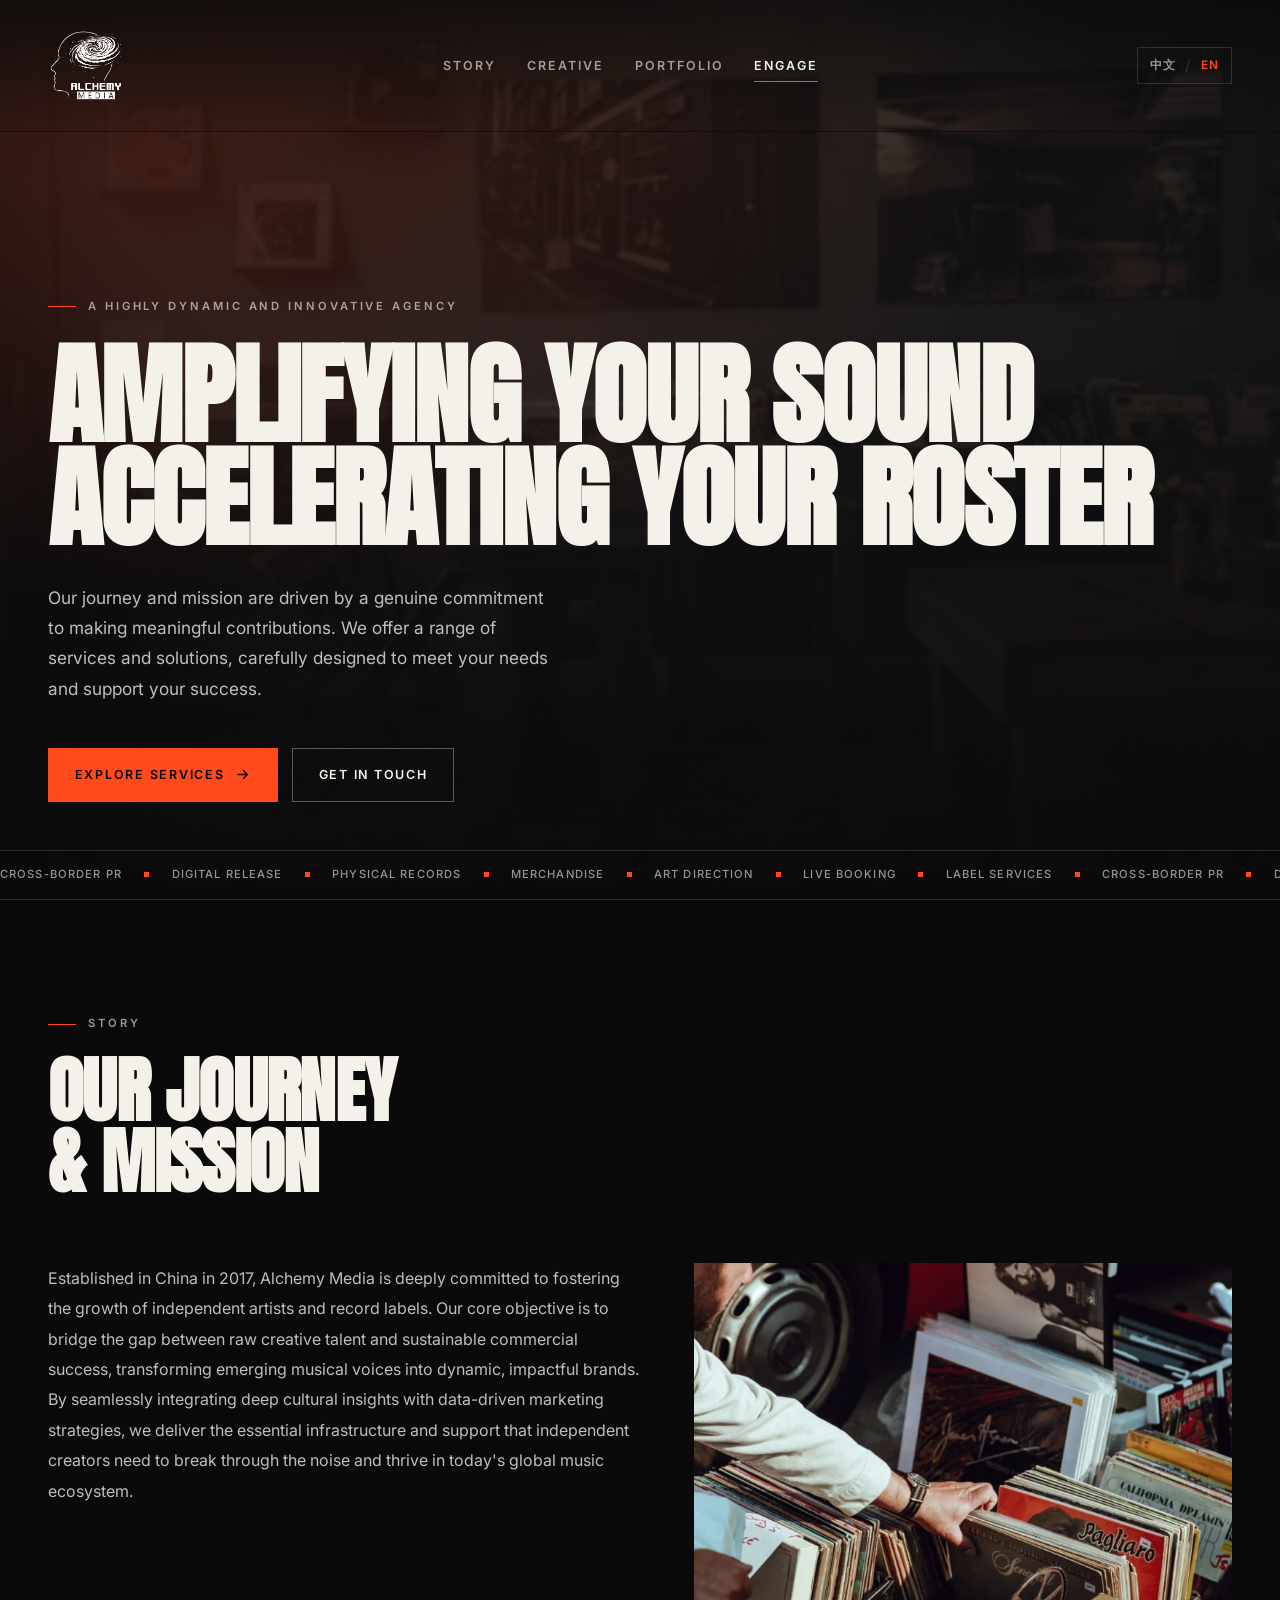
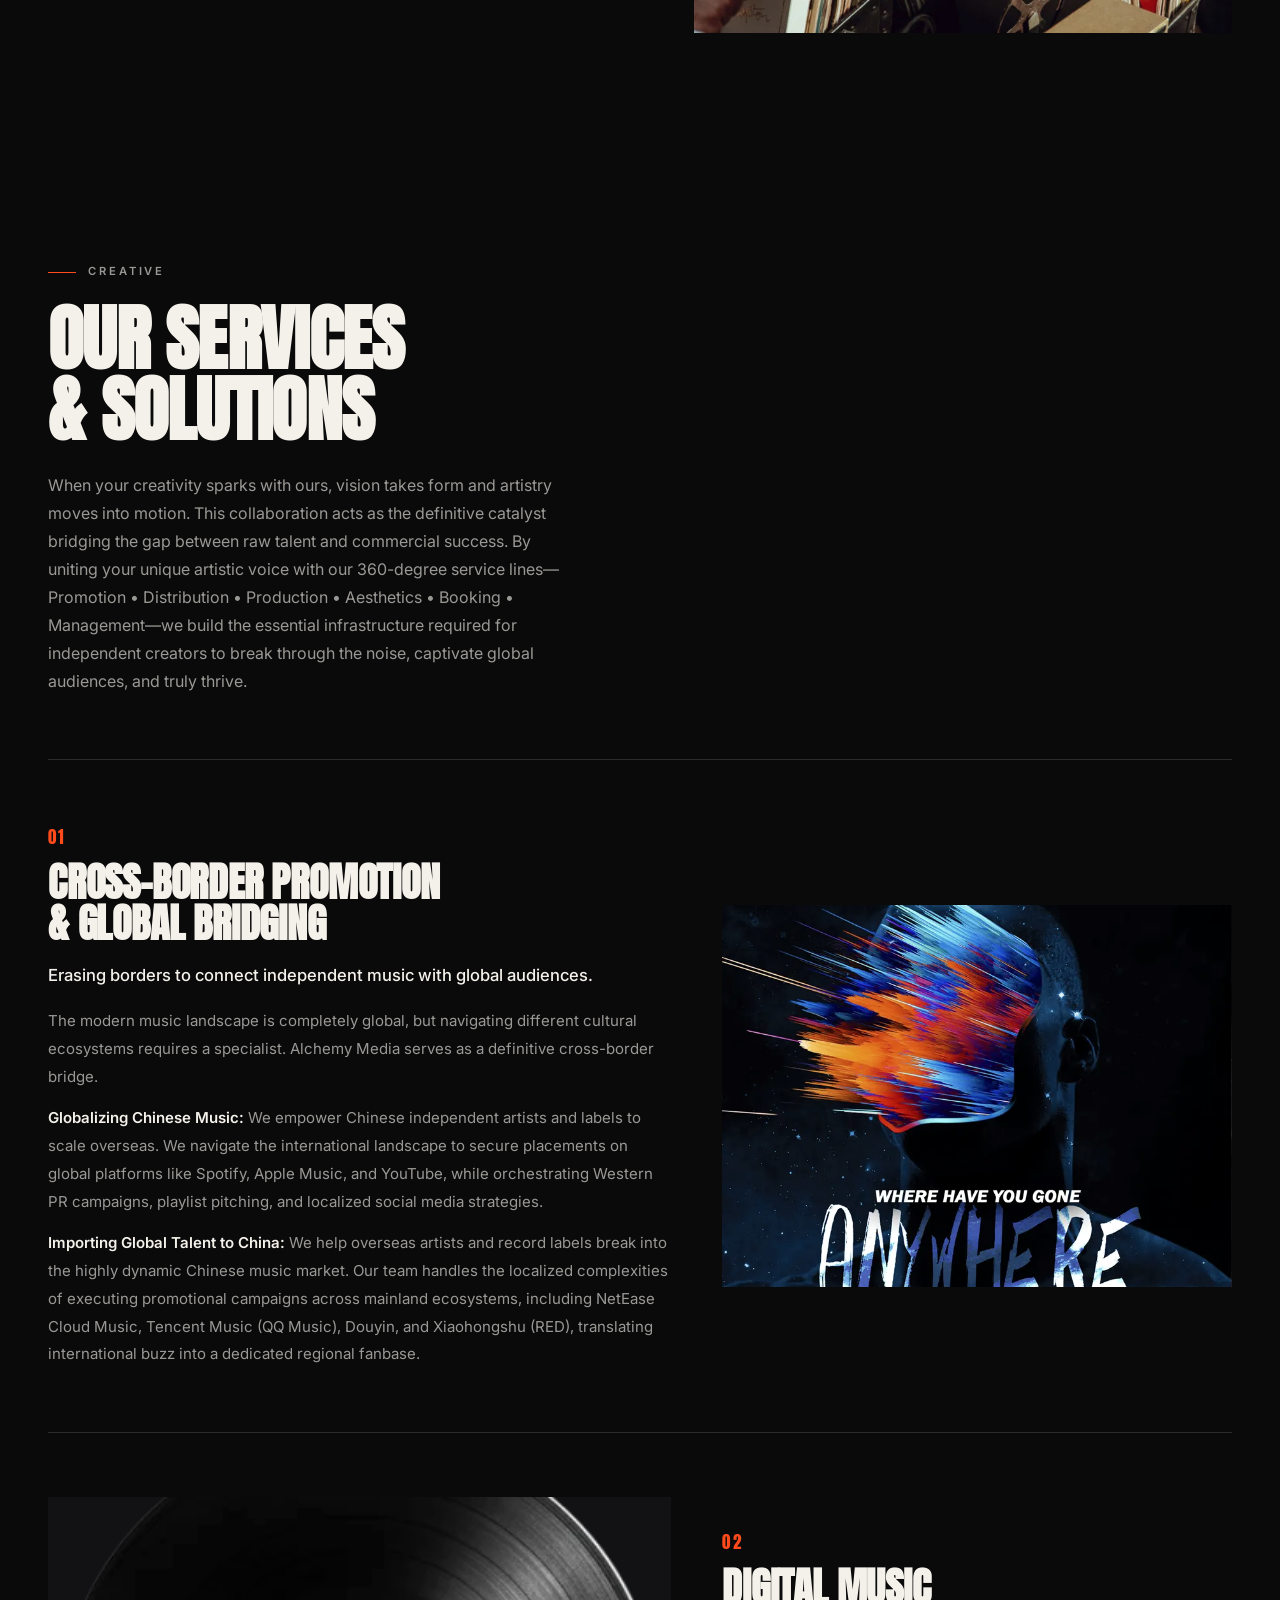
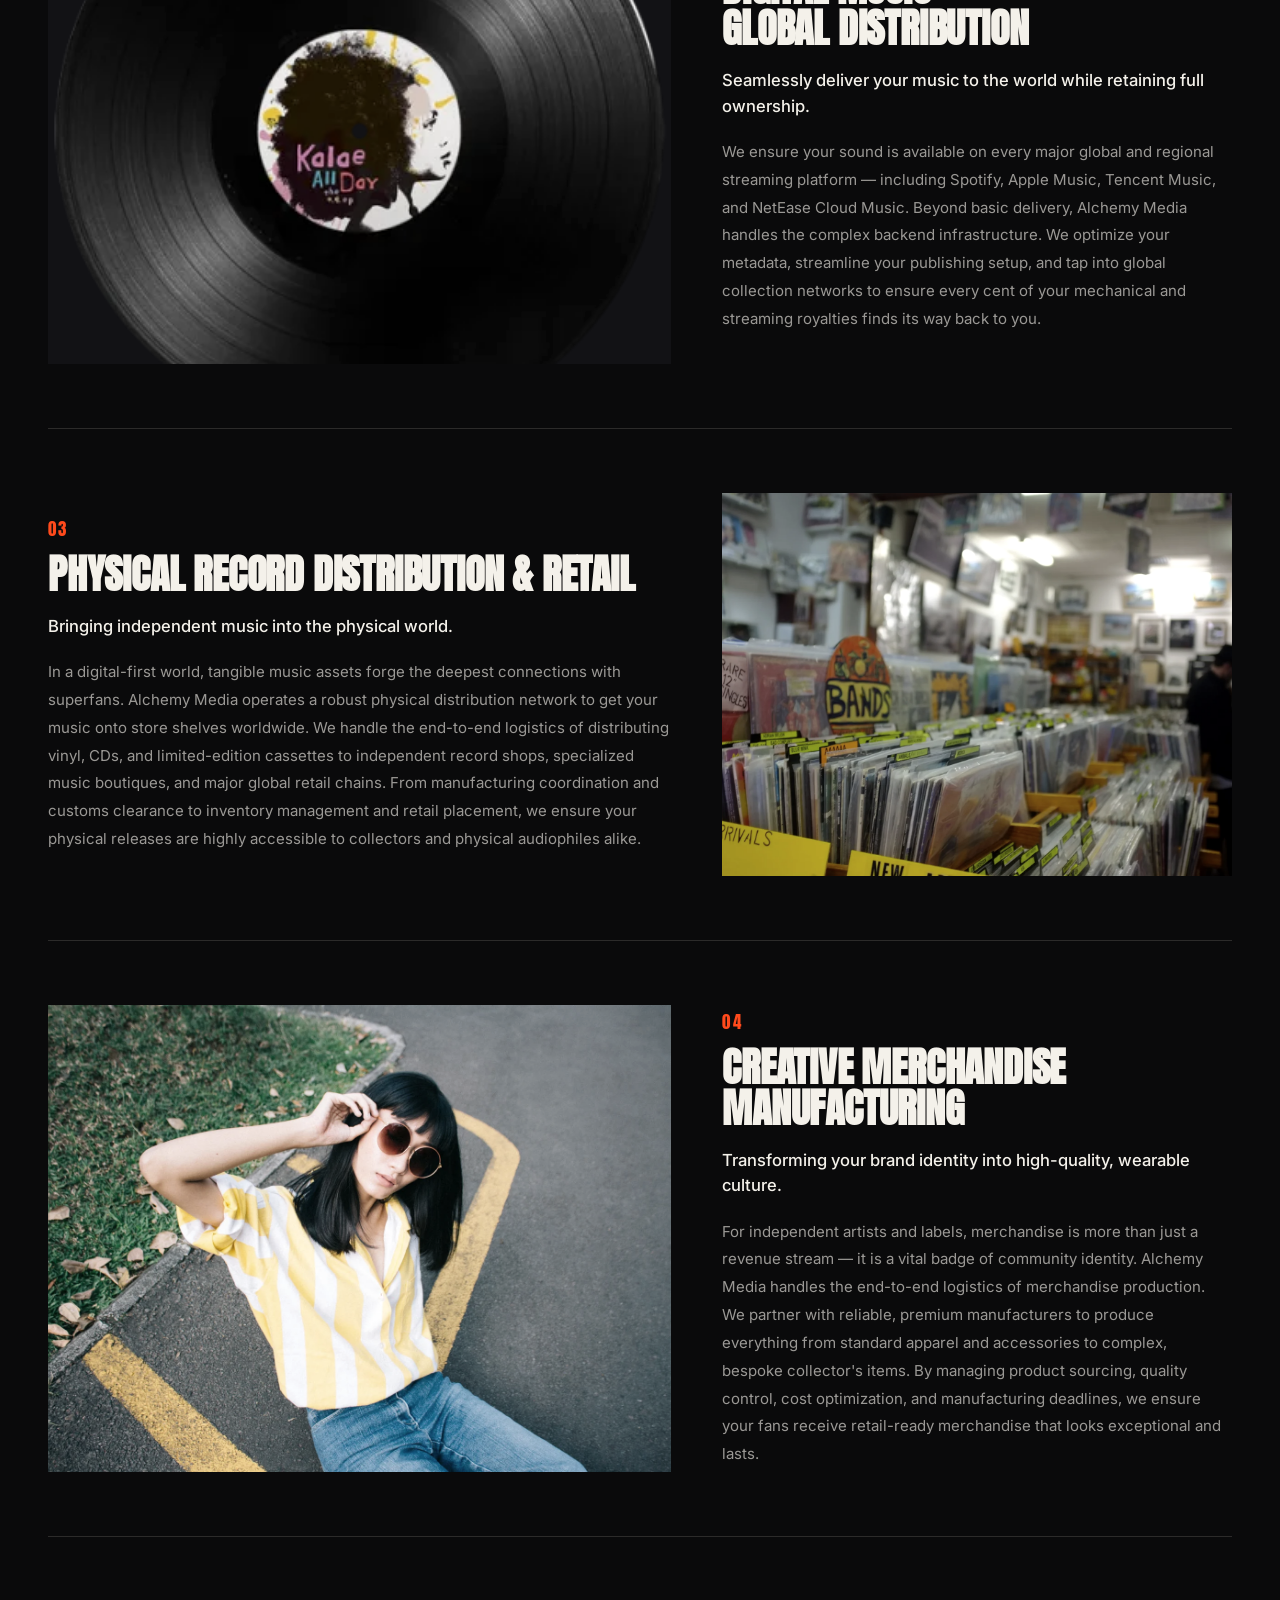
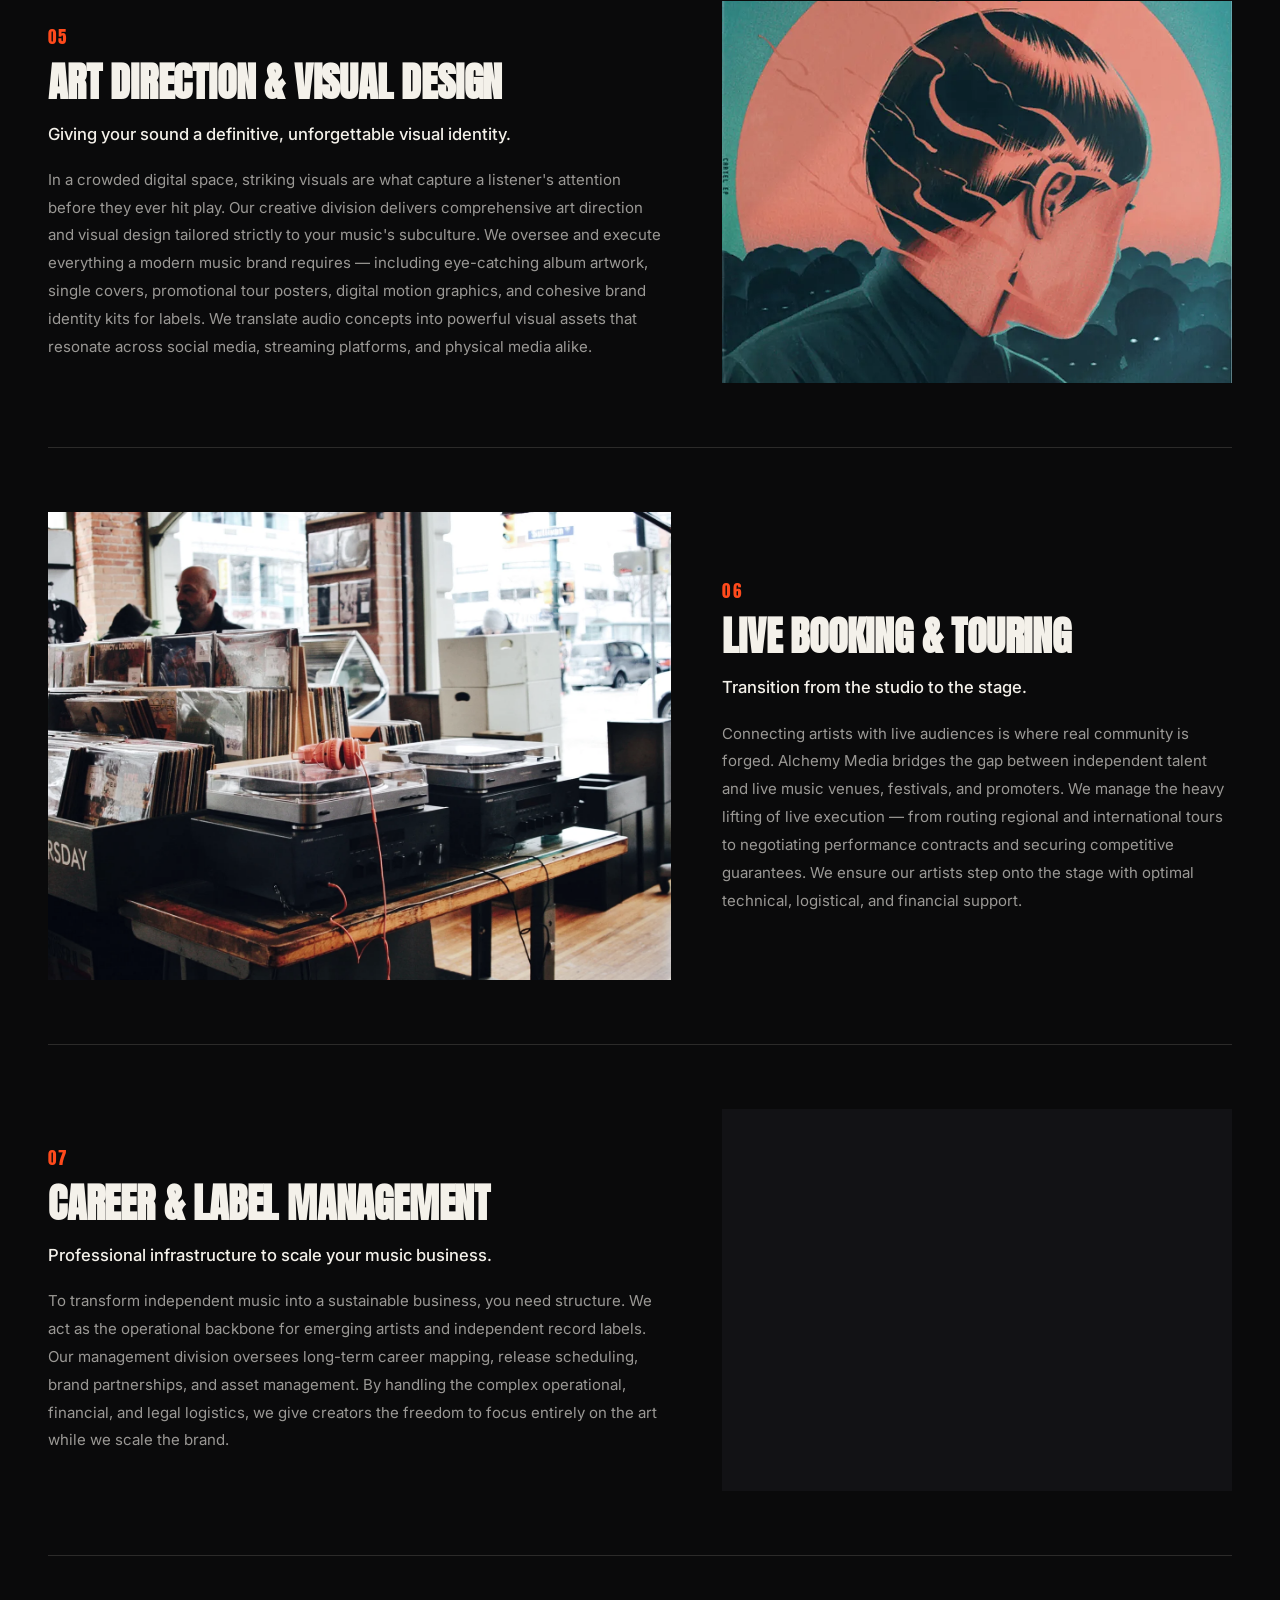
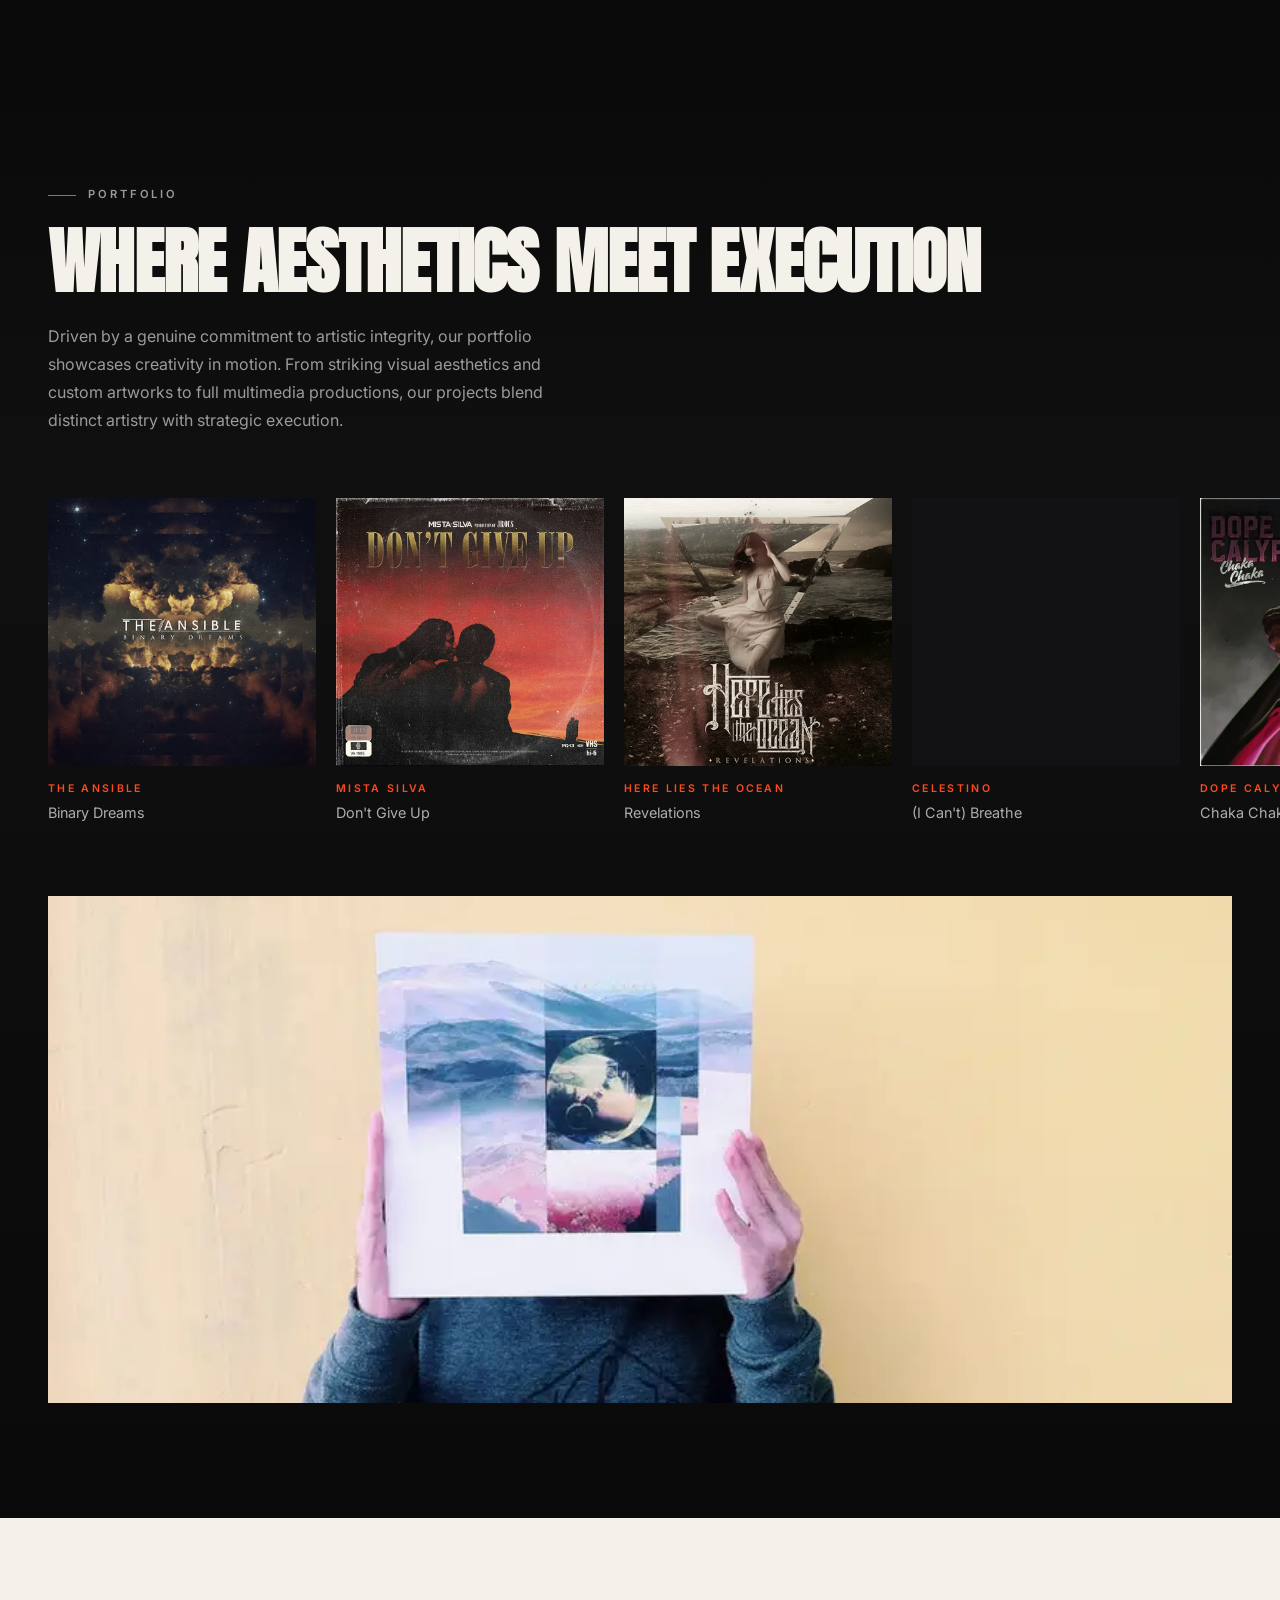
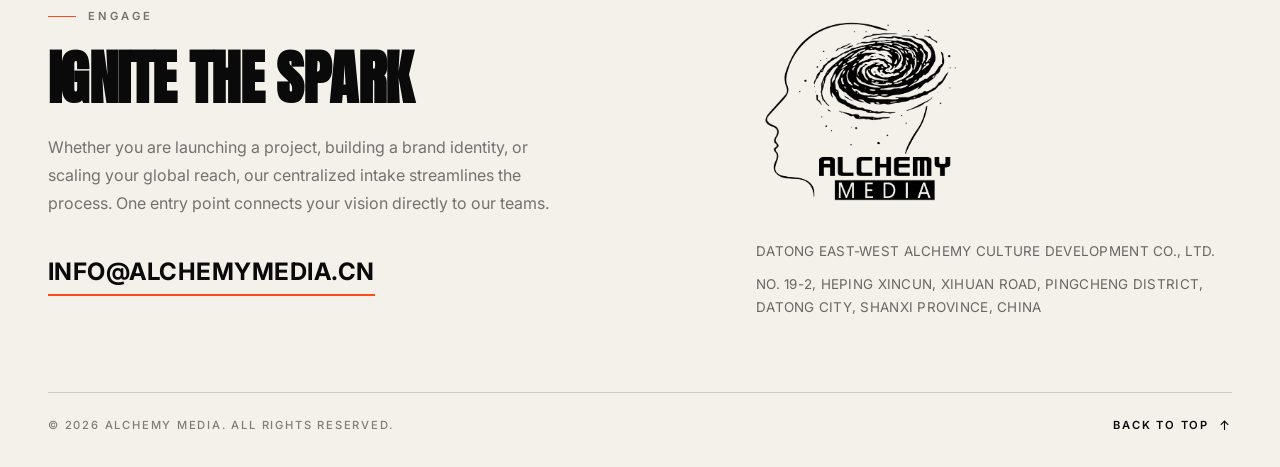
==== index.html @ b09206d8 "中文站文案修复3" ====
<!DOCTYPE html>
<html lang="en" data-locale="en">
<head>
  <meta charset="utf-8">
  <meta name="viewport" content="width=device-width, initial-scale=1">
  <meta name="theme-color" content="#0A0A0B">
  <title>Alchemy Media | A Highly Dynamic and Innovative Agency</title>
  <meta name="description" content="Alchemy Media supports independent artists and labels with China music promotion, global distribution, physical records, merchandise, design, touring and management.">
  <link rel="canonical" href="https://www.alchemymedia.cn/">
  <link rel="alternate" hreflang="en" href="https://www.alchemymedia.cn/">
  <link rel="alternate" hreflang="zh-CN" href="https://www.alchemymedia.cn/zh/">
  <link rel="alternate" hreflang="x-default" href="https://www.alchemymedia.cn/">
  <link rel="sitemap" type="application/xml" href="/sitemap.xml">
  <link rel="describedby" type="text/plain" href="/llms.txt">

  <meta name="robots" content="index, follow, max-image-preview:large, max-snippet:-1, max-video-preview:-1">

  <meta property="og:type" content="website">
  <meta property="og:url" content="https://www.alchemymedia.cn/">
  <meta property="og:locale" content="en_US">
  <meta property="og:locale:alternate" content="zh_CN">
  <meta property="og:site_name" content="Alchemy Media">
  <meta property="og:title" content="Alchemy Media | Music Distribution &amp; China Music Promotion">
  <meta property="og:description" content="Alchemy Media supports independent artists and labels with China music promotion, global distribution, physical records, merchandise, design, touring and management.">
  <meta property="og:image" content="https://www.alchemymedia.cn/images/logo.png">
  <meta property="og:image:width" content="2362">
  <meta property="og:image:height" content="2362">
  <meta property="og:image:type" content="image/png">
  <meta property="og:image:alt" content="Alchemy Media logo">

  <meta name="twitter:card" content="summary">
  <meta name="twitter:title" content="Alchemy Media | Music Distribution &amp; China Music Promotion">
  <meta name="twitter:description" content="Alchemy Media supports independent artists and labels with China music promotion, global distribution, physical records, merchandise, design, touring and management.">
  <meta name="twitter:image" content="https://www.alchemymedia.cn/images/logo.png">
  <meta name="twitter:image:alt" content="Alchemy Media logo">

  <script type="application/ld+json">
{
  "@context": "https://schema.org",
  "@graph": [
    {
      "@type": "Organization",
      "@id": "https://www.alchemymedia.cn/#organization",
      "name": "Alchemy Media",
      "legalName": "DATONG EAST-WEST ALCHEMY CULTURE DEVELOPMENT CO., LTD.",
      "alternateName": [
        "炼金传媒",
        "Alchemy Media"
      ],
      "foundingDate": "2017",
      "url": "https://www.alchemymedia.cn/",
      "email": "info@alchemymedia.cn",
      "logo": {
        "@type": "ImageObject",
        "url": "https://www.alchemymedia.cn/images/logo.png",
        "width": 2362,
        "height": 2362
      },
      "address": {
        "@type": "PostalAddress",
        "streetAddress": "No. 19-2, Heping Xincun, Xihuan Road, Pingcheng District",
        "addressLocality": "Datong City",
        "addressRegion": "Shanxi Province",
        "addressCountry": "CN"
      }
    },
    {
      "@type": "WebSite",
      "@id": "https://www.alchemymedia.cn/#website",
      "url": "https://www.alchemymedia.cn/",
      "name": "Alchemy Media",
      "alternateName": "炼金传媒",
      "publisher": {
        "@id": "https://www.alchemymedia.cn/#organization"
      },
      "inLanguage": [
        "en",
        "zh-CN"
      ]
    },
    {
      "@type": "WebPage",
      "@id": "https://www.alchemymedia.cn/#webpage",
      "url": "https://www.alchemymedia.cn/",
      "name": "Alchemy Media | Music Distribution & China Music Promotion",
      "description": "Alchemy Media supports independent artists and labels with China music promotion, global distribution, physical records, merchandise, design, touring and management.",
      "inLanguage": "en",
      "isPartOf": {
        "@id": "https://www.alchemymedia.cn/#website"
      },
      "about": {
        "@id": "https://www.alchemymedia.cn/#organization"
      },
      "mainEntity": [
        {
          "@id": "https://www.alchemymedia.cn/#cross-border-promotion"
        },
        {
          "@id": "https://www.alchemymedia.cn/#digital-distribution"
        },
        {
          "@id": "https://www.alchemymedia.cn/#physical-distribution"
        },
        {
          "@id": "https://www.alchemymedia.cn/#merchandise"
        },
        {
          "@id": "https://www.alchemymedia.cn/#visual-design"
        },
        {
          "@id": "https://www.alchemymedia.cn/#live-booking"
        },
        {
          "@id": "https://www.alchemymedia.cn/#label-management"
        }
      ],
      "author": {
        "@id": "https://www.alchemymedia.cn/#organization"
      },
      "publisher": {
        "@id": "https://www.alchemymedia.cn/#organization"
      },
      "dateModified": "2026-10-12",
      "citation": [
        "https://support.spotify.com/us/artists/article/getting-music-on-spotify/",
        "https://artists.apple.com/support/1108-get-your-next-release-on-apple-music"
      ],
      "hasPart": {
        "@id": "https://www.alchemymedia.cn/#faq"
      }
    },
    {
      "@type": "Service",
      "@id": "https://www.alchemymedia.cn/#cross-border-promotion",
      "name": "Cross-Border Promotion & Global Bridging",
      "description": "Promotion campaigns that help Chinese independent artists and labels reach overseas audiences and help overseas artists and labels promote in China.",
      "serviceType": "Cross-border music promotion",
      "provider": {
        "@id": "https://www.alchemymedia.cn/#organization"
      },
      "url": "https://www.alchemymedia.cn/#cross-border-promotion"
    },
    {
      "@type": "Service",
      "@id": "https://www.alchemymedia.cn/#digital-distribution",
      "name": "Digital Music Global Distribution",
      "description": "Digital delivery to global and regional streaming platforms, with metadata, publishing setup and royalty collection support.",
      "serviceType": "Digital music distribution",
      "provider": {
        "@id": "https://www.alchemymedia.cn/#organization"
      },
      "url": "https://www.alchemymedia.cn/#digital-distribution"
    },
    {
      "@type": "Service",
      "@id": "https://www.alchemymedia.cn/#physical-distribution",
      "name": "Physical Record Distribution & Retail",
      "description": "Distribution logistics for vinyl, CDs and cassettes, including manufacturing coordination, customs, inventory and retail placement.",
      "serviceType": "Physical music distribution and retail",
      "provider": {
        "@id": "https://www.alchemymedia.cn/#organization"
      },
      "url": "https://www.alchemymedia.cn/#physical-distribution"
    },
    {
      "@type": "Service",
      "@id": "https://www.alchemymedia.cn/#merchandise",
      "name": "Creative Merchandise Manufacturing",
      "description": "Merchandise production management for apparel, accessories and custom collector items, including sourcing and quality control.",
      "serviceType": "Music merchandise production",
      "provider": {
        "@id": "https://www.alchemymedia.cn/#organization"
      },
      "url": "https://www.alchemymedia.cn/#merchandise"
    },
    {
      "@type": "Service",
      "@id": "https://www.alchemymedia.cn/#visual-design",
      "name": "Art Direction & Visual Design",
      "description": "Art direction and visual design for music artwork, tour posters, motion graphics and label identity.",
      "serviceType": "Music art direction and visual design",
      "provider": {
        "@id": "https://www.alchemymedia.cn/#organization"
      },
      "url": "https://www.alchemymedia.cn/#visual-design"
    },
    {
      "@type": "Service",
      "@id": "https://www.alchemymedia.cn/#live-booking",
      "name": "Live Booking & Touring",
      "description": "Live booking and touring support, including tour routing, performance contracts and production logistics.",
      "serviceType": "Live music booking and touring",
      "provider": {
        "@id": "https://www.alchemymedia.cn/#organization"
      },
      "url": "https://www.alchemymedia.cn/#live-booking"
    },
    {
      "@type": "Service",
      "@id": "https://www.alchemymedia.cn/#label-management",
      "name": "Career & Label Management",
      "description": "Operational support for artists and independent labels, including career planning, release schedules, brand partnerships and asset management.",
      "serviceType": "Artist career and label management",
      "provider": {
        "@id": "https://www.alchemymedia.cn/#organization"
      },
      "url": "https://www.alchemymedia.cn/#label-management"
    },
    {
      "@type": "FAQPage",
      "@id": "https://www.alchemymedia.cn/#faq",
      "url": "https://www.alchemymedia.cn/#faq",
      "name": "Independent Music Services FAQ",
      "inLanguage": "en",
      "isPartOf": {
        "@id": "https://www.alchemymedia.cn/#webpage"
      },
      "author": {
        "@id": "https://www.alchemymedia.cn/#organization"
      },
      "publisher": {
        "@id": "https://www.alchemymedia.cn/#organization"
      },
      "dateModified": "2026-10-12",
      "mainEntity": [
        {
          "@type": "Question",
          "name": "Who does Alchemy Media work with?",
          "acceptedAnswer": {
            "@type": "Answer",
            "text": "Alchemy Media supports independent artists and record labels with services including <a href=\"#cross-border-promotion\">cross-border promotion</a>, <a href=\"#digital-distribution\">digital distribution</a> and label operations."
          }
        },
        {
          "@type": "Question",
          "name": "How does China and global promotion work?",
          "acceptedAnswer": {
            "@type": "Answer",
            "text": "Campaigns are adapted for Spotify, Apple Music and YouTube overseas, and for NetEase Cloud Music, Tencent Music/QQ Music, Douyin and Xiaohongshu in China."
          }
        },
        {
          "@type": "Question",
          "name": "Which music formats can Alchemy Media distribute?",
          "acceptedAnswer": {
            "@type": "Answer",
            "text": "<a href=\"#digital-distribution\">Digital distribution</a> sends music to streaming platforms. <a href=\"#physical-distribution\">Physical distribution</a> covers vinyl, CDs and cassettes, with logistics and retail placement."
          }
        },
        {
          "@type": "Question",
          "name": "How can I contact Alchemy Media?",
          "acceptedAnswer": {
            "@type": "Answer",
            "text": "Email <a href=\"mailto:info@alchemymedia.cn\">info@alchemymedia.cn</a>. You may include the artist or label name, service needs, target market and release schedule."
          }
        }
      ]
    }
  ]
}
  </script>

  <link rel="icon" type="image/x-icon" href="/favicon.ico?v=1" sizes="16x16 32x32 48x48">
  <link rel="icon" type="image/png" href="/favicon.png?v=1" sizes="96x96">
  <link rel="apple-touch-icon" href="/apple-touch-icon.png?v=1" sizes="180x180">

  <link rel="preconnect" href="https://fonts.googleapis.com">
  <link rel="preconnect" href="https://fonts.gstatic.com" crossorigin>
  <link rel="stylesheet" href="https://fonts.googleapis.com/css2?family=Anton&family=Inter:wght@300;400;500;600;700&display=swap">
  <link rel="stylesheet" href="css/styles.css">
</head>
<body>

  <a class="skip-link" href="#main">

    <span>Skip to content</span>
  </a>

  <header class="site-header" data-header>
    <div class="container header__inner">
      <a class="brand" href="#top" aria-label="Alchemy Media">
        <span class="brand__mark" aria-hidden="true"><img src="images/logo_2.png" width="2362" height="2362" alt=""></span>
        <!-- <span class="brand__word">ALCHEMY<span class="brand__word-sub">MEDIA</span></span> -->
        <!-- <span class="visually-hidden">ALCHEMY MEDIA</span> -->
      </a>

      <nav class="nav" id="nav" data-nav aria-label="Main">
        <ul class="nav__list">
          <li><a class="nav__link" href="#story"><span>STORY</span></a></li>
          <li><a class="nav__link" href="#creative"><span>CREATIVE</span></a></li>
          <li><a class="nav__link" href="#portfolio"><span>PORTFOLIO</span></a></li>
          <li><a class="nav__link" href="#engage"><span>ENGAGE</span></a></li>
        </ul>
      </nav>

      <div class="header__actions">
        <div class="lang" role="group" aria-label="Language">
          <a class="lang__btn" href="/zh/" hreflang="zh-CN" lang="zh-CN">中文</a>
          <span class="lang__sep" aria-hidden="true">/</span>
          <span class="lang__btn is-active" aria-current="true">EN</span>
        </div>
        <button class="menu-toggle" type="button" data-menu-toggle aria-expanded="false" aria-controls="nav">
          <span class="menu-toggle__bars" aria-hidden="true"><i></i><i></i></span>
          <span class="visually-hidden"><span>Menu</span></span>
        </button>
      </div>
    </div>
  </header>

  <main id="main">

    <!-- ============ HERO ============ -->
    <section class="hero" id="top">
      <div class="hero__media" aria-hidden="true">
        <img src="images/tom-holmes-556804-unsplash-847x508.jpg" alt="" width="847" height="508" fetchpriority="high">
      </div>
      <div class="hero__veil" aria-hidden="true"></div>
      <div class="hero__grain" aria-hidden="true"></div>

      <div class="container hero__inner">
        <p class="eyebrow">

          <span>A HIGHLY DYNAMIC AND INNOVATIVE AGENCY</span>
        </p>

        <h1 class="hero__title">

          <span>Amplifying Your Sound<br>Accelerating Your Roster</span>
        </h1>

        <p class="hero__lead">

          <span>Our journey and mission are driven by a genuine commitment to making meaningful contributions. We offer a range of services and solutions, carefully designed to meet your needs and support your success.</span>
        </p>

        <div class="hero__actions">
          <a class="btn btn--solid" href="#creative">
            <span>Explore Services</span>
            <svg viewBox="0 0 24 24" aria-hidden="true"><path d="M5 12h14M13 6l6 6-6 6" fill="none" stroke="currentColor" stroke-width="1.8"/></svg>
          </a>
          <a class="btn btn--outline" href="#contact">
            <span>Get in Touch</span>
          </a>
        </div>
      </div>

      <div class="ticker" aria-hidden="true">
        <div class="ticker__track" data-ticker>
          <div class="ticker__group">
            <span>CROSS-BORDER PR</span><i></i>
            <span>DIGITAL RELEASE</span><i></i>
            <span>PHYSICAL RECORDS</span><i></i>
            <span>MERCHANDISE</span><i></i>
            <span>ART DIRECTION</span><i></i>
            <span>LIVE BOOKING</span><i></i>
            <span>LABEL SERVICES</span><i></i>
          </div>
        </div>
      </div>
    </section>

    <!-- ============ ABOUT ============ -->
    <section class="section" id="story">
      <div class="container">
        <header class="section-head">
          <p class="eyebrow">
            <span>STORY</span>
          </p>
          <h2 class="section-title">

            <span>Our Journey<br>&amp; Mission</span>
          </h2>
        </header>

        <div class="about">
          <div class="about__body reveal">
            <p>Established in China in 2017, Alchemy Media is deeply committed to fostering the growth of independent artists and record labels. Our core objective is to bridge the gap between raw creative talent and sustainable commercial success, transforming emerging musical voices into dynamic, impactful brands. By seamlessly integrating deep cultural insights with data-driven marketing strategies, we deliver the essential infrastructure and support that independent creators need to break through the noise and thrive in today's global music ecosystem.</p>
          </div>

          <figure class="about__media reveal">
            <img src="images/clem-onojeghuo-218551-unsplash-847x508.jpg" width="847" height="508" loading="lazy" decoding="async"
                 alt="Digging through vinyl records at a market">
          </figure>
        </div>

        <!-- <ul class="stats reveal">
          <li>
            <span class="stats__num">2017</span>
            <span class="stats__label"><span>Established</span></span>
          </li>
          <li>
            <span class="stats__num">07</span>
            <span class="stats__label"><span>Service Lines</span></span>
          </li>
          <li>
            <span class="stats__num">2&#8202;&#8596;&#8202;1</span>
            <span class="stats__label"><span>Two-Way Market</span></span>
          </li>
          <li>
            <span class="stats__num">&#8734;</span>
            <span class="stats__label"><span>Global Channels</span></span>
          </li>
        </ul> -->
      </div>
    </section>

    <!-- ============ SERVICES ============ -->
    <section class="section section--services" id="creative">
      <div class="container">
        <header class="section-head">
          <p class="eyebrow">
            <span>CREATIVE</span>
          </p>
          <h2 class="section-title">

            <span>OUR SERVICES<br>&amp; SOLUTIONS</span>
          </h2>
          <p class="section-lead">When your creativity sparks with ours, vision takes form and artistry moves into motion. This collaboration acts as the definitive catalyst bridging the gap between raw talent and commercial success. By uniting your unique artistic voice with our 360-degree service lines—<a href="#cross-border-promotion">Promotion</a> • <a href="#digital-distribution">Distribution</a> • <a href="#physical-distribution">Production</a> • <a href="#merchandise">Aesthetics</a>  • <a href="#live-booking">Booking</a>   •  <a href="#label-management">Management</a>—we build the essential infrastructure required for independent creators to break through the noise, captivate global audiences, and truly thrive.</p>
        </header>

        <ol class="services">

          <!-- 01 -->
          <li class="service reveal" id="cross-border-promotion">
            <div class="service__text">
              <span class="service__index">01</span>
              <h3 class="service__title">

                <span>Cross-Border Promotion &amp; Global Bridging</span>
              </h3>
              <p class="service__lead">

                <span>Erasing borders to connect independent music with global audiences.</span>
              </p>
              <div class="service__body">
                <p>The modern music landscape is completely global, but navigating different cultural ecosystems requires a specialist. Alchemy Media serves as a definitive cross-border bridge.</p>
                <p><strong>Globalizing Chinese Music:</strong> We empower Chinese independent artists and labels to scale overseas. We navigate the international landscape to secure placements on global platforms like Spotify, Apple Music, and YouTube, while orchestrating Western PR campaigns, playlist pitching, and localized social media strategies.</p>
                <p><strong>Importing Global Talent to China:</strong> We help overseas artists and record labels break into the highly dynamic Chinese music market. Our team handles the localized complexities of executing promotional campaigns across mainland ecosystems, including NetEase Cloud Music, Tencent Music (QQ Music), Douyin, and Xiaohongshu (RED), translating international buzz into a dedicated regional fanbase.</p>
              </div>
            </div>
            <figure class="service__media">
              <img src="images/anywhere.jpg" width="800" height="800" loading="lazy" decoding="async"
                   alt="Cross-border digital album artwork">
            </figure>
          </li>

          <!-- 02 -->
          <li class="service reveal" id="digital-distribution">
            <div class="service__text">
              <span class="service__index">02</span>
              <h3 class="service__title">

                <span>Digital Music Global Distribution</span>
              </h3>
              <p class="service__lead">

                <span>Seamlessly deliver your music to the world while retaining full ownership.</span>
              </p>
              <div class="service__body">
                <p>We ensure your sound is available on every major global and regional streaming platform — including Spotify, Apple Music, Tencent Music, and NetEase Cloud Music. Beyond basic delivery, Alchemy Media handles the complex backend infrastructure. We optimize your metadata, streamline your publishing setup, and tap into global collection networks to ensure every cent of your mechanical and streaming royalties finds its way back to you.</p>
              </div>
            </div>
            <figure class="service__media">
              <img src="images/k-disc-400x400.webp" width="400" height="400" loading="lazy" decoding="async"
                   alt="Kalae — All Day vinyl record">
            </figure>
          </li>

          <!-- 03 -->
          <li class="service reveal" id="physical-distribution">
            <div class="service__text">
              <span class="service__index">03</span>
              <h3 class="service__title">

                <span>Physical Record Distribution &amp; Retail</span>
              </h3>
              <p class="service__lead">

                <span>Bringing independent music into the physical world.</span>
              </p>
              <div class="service__body">
                <p>In a digital-first world, tangible music assets forge the deepest connections with superfans. Alchemy Media operates a robust physical distribution network to get your music onto store shelves worldwide. We handle the end-to-end logistics of distributing vinyl, CDs, and limited-edition cassettes to independent record shops, specialized music boutiques, and major global retail chains. From manufacturing coordination and customs clearance to inventory management and retail placement, we ensure your physical releases are highly accessible to collectors and physical audiophiles alike.</p>
              </div>
            </div>
            <figure class="service__media">
              <img src="images/akshay-chauhan-614025-unsplash.jpg" width="1600" height="1062" loading="lazy" decoding="async"
                   alt="Vinyl records on display in an independent record shop">
            </figure>
          </li>

          <!-- 04 -->
          <li class="service reveal" id="merchandise">
            <div class="service__text">
              <span class="service__index">04</span>
              <h3 class="service__title">

                <span>Creative Merchandise Manufacturing</span>
              </h3>
              <p class="service__lead">

                <span>Transforming your brand identity into high-quality, wearable culture.</span>
              </p>
              <div class="service__body">
                <p>For independent artists and labels, merchandise is more than just a revenue stream — it is a vital badge of community identity. Alchemy Media handles the end-to-end logistics of merchandise production. We partner with reliable, premium manufacturers to produce everything from standard apparel and accessories to complex, bespoke collector's items. By managing product sourcing, quality control, cost optimization, and manufacturing deadlines, we ensure your fans receive retail-ready merchandise that looks exceptional and lasts.</p>
              </div>
            </div>
            <figure class="service__media">
              <img src="images/riki-ramdani-380504-unsplash.jpg" width="1600" height="1018" loading="lazy" decoding="async"
                   alt="Streetwear apparel">
            </figure>
          </li>

          <!-- 05 -->
          <li class="service reveal" id="visual-design">
            <div class="service__text">
              <span class="service__index">05</span>
              <h3 class="service__title">

                <span>Art Direction &amp; Visual Design</span>
              </h3>
              <p class="service__lead">

                <span>Giving your sound a definitive, unforgettable visual identity.</span>
              </p>
              <div class="service__body">
                <p>In a crowded digital space, striking visuals are what capture a listener's attention before they ever hit play. Our creative division delivers comprehensive art direction and visual design tailored strictly to your music's subculture. We oversee and execute everything a modern music brand requires — including eye-catching album artwork, single covers, promotional tour posters, digital motion graphics, and cohesive brand identity kits for labels. We translate audio concepts into powerful visual assets that resonate across social media, streaming platforms, and physical media alike.</p>
              </div>
            </div>
            <figure class="service__media">
              <img src="images/boombox-cartel.jpg" width="800" height="800" loading="lazy" decoding="async"
                   alt="Illustrated album cover design">
            </figure>
          </li>

          <!-- 06 -->
          <li class="service reveal" id="live-booking">
            <div class="service__text">
              <span class="service__index">06</span>
              <h3 class="service__title">

                <span>Live Booking &amp; Touring</span>
              </h3>
              <p class="service__lead">

                <span>Transition from the studio to the stage.</span>
              </p>
              <div class="service__body">
                <p>Connecting artists with live audiences is where real community is forged. Alchemy Media bridges the gap between independent talent and live music venues, festivals, and promoters. We manage the heavy lifting of live execution — from routing regional and international tours to negotiating performance contracts and securing competitive guarantees. We ensure our artists step onto the stage with optimal technical, logistical, and financial support.</p>
              </div>
            </div>
            <figure class="service__media">
              <img src="images/mirta-fratnik-542373-unsplash.jpg" width="1600" height="1066" loading="lazy" decoding="async"
                   alt="Turntables and monitoring gear on a live setup">
            </figure>
          </li>

          <!-- 07 -->
          <li class="service reveal" id="label-management">
            <div class="service__text">
              <span class="service__index">07</span>
              <h3 class="service__title">

                <span>Career &amp; Label Management</span>
              </h3>
              <p class="service__lead">

                <span>Professional infrastructure to scale your music business.</span>
              </p>
              <div class="service__body">
                <p>To transform independent music into a sustainable business, you need structure. We act as the operational backbone for emerging artists and independent record labels. Our management division oversees long-term career mapping, release scheduling, brand partnerships, and asset management. By handling the complex operational, financial, and legal logistics, we give creators the freedom to focus entirely on the art while we scale the brand.</p>
              </div>
            </div>
            <figure class="service__media">
              <img src="images/miguel-ferreira-472303-unsplash.jpg" width="1600" height="1195" loading="lazy" decoding="async"
                   alt="A person presenting a physical record">
            </figure>
          </li>

        </ol>
      </div>
    </section>

    <!-- ============ WORK ============ -->
    <section class="section section--work" id="portfolio">
      <div class="container">
        <header class="section-head">
          <p class="eyebrow">
            <span>PORTFOLIO</span>
          </p>
          <h2 class="section-title">

            <span>WHERE AESTHETICS MEET EXECUTION</span>
          </h2>
          <p class="section-lead">

            <span>Driven by a genuine commitment to artistic integrity, our portfolio showcases creativity in motion. From striking visual aesthetics and custom artworks to full multimedia productions, our projects blend distinct artistry with strategic execution.</span>
          </p>
        </header>
      </div>

      <div class="work__viewport" data-work-viewport>
        <ul class="work__track" data-work-track>
          <li class="card">
            <div class="card__media"><img src="images/binary-dreams.jpg" width="800" height="800" loading="lazy" decoding="async" alt="THE ANSIBLE — Binary Dreams album cover"></div>
            <p class="card__meta"><span class="card__artist">THE ANSIBLE</span><span class="card__title">Binary Dreams</span></p>
          </li>
          <li class="card">
            <div class="card__media"><img src="images/dont-give-up.jpg" width="800" height="800" loading="lazy" decoding="async" alt="MISTA SILVA — Don't Give Up album cover"></div>
            <p class="card__meta"><span class="card__artist">MISTA SILVA</span><span class="card__title">Don't Give Up</span></p>
          </li>
          <li class="card">
            <div class="card__media"><img src="images/here-lies-the-ocean.jpg" width="800" height="800" loading="lazy" decoding="async" alt="Here Lies The Ocean — Revelations album cover"></div>
            <p class="card__meta"><span class="card__artist">HERE LIES THE OCEAN</span><span class="card__title">Revelations</span></p>
          </li>
          <li class="card">
            <div class="card__media"><img src="images/i-can-t-breath.jpg" width="800" height="800" loading="lazy" decoding="async" alt="Celestino — (I Can't) Breathe album cover"></div>
            <p class="card__meta"><span class="card__artist">CELESTINO</span><span class="card__title">(I Can't) Breathe</span></p>
          </li>
          <li class="card">
            <div class="card__media"><img src="images/dc-cover-400x400.webp" width="400" height="400" loading="lazy" decoding="async" alt="Dope Calypso — Chaka Chaka album cover"></div>
            <p class="card__meta"><span class="card__artist">DOPE CALYPSO</span><span class="card__title">Chaka Chaka</span></p>
          </li>
          <li class="card">
            <div class="card__media"><img src="images/boombox-cartel.jpg" width="800" height="800" loading="lazy" decoding="async" alt="Boombox Cartel — Cartel EP cover"></div>
            <p class="card__meta"><span class="card__artist">BOOMBOX CARTEL</span><span class="card__title">Cartel EP</span></p>
          </li>
          <li class="card">
            <div class="card__media"><img src="images/k-cover-400x400.webp" width="400" height="400" loading="lazy" decoding="async" alt="Kalae — All Day cover"></div>
            <p class="card__meta"><span class="card__artist">KALAE</span><span class="card__title">All Day — The 0.9 EP</span></p>
          </li>
          <li class="card">
            <div class="card__media"><img src="images/k-disc-400x400.webp" width="400" height="400" loading="lazy" decoding="async" alt="Kalae — All Day vinyl record"></div>
            <p class="card__meta"><span class="card__artist">KALAE</span><span class="card__title">All Day — Vinyl</span></p>
          </li>
          <li class="card">
            <div class="card__media"><img src="images/anywhere.jpg" width="800" height="800" loading="lazy" decoding="async" alt="Lucas &amp; Steve — Anywhere album cover"></div>
            <p class="card__meta"><span class="card__artist">LUCAS &amp; STEVE</span><span class="card__title">Anywhere</span></p>
          </li>
        </ul>
      </div>

      <div class="container">
        <figure class="work__wide reveal">
          <img src="images/miguel-ferreira-472303-unsplash-1536x1147.jpg" width="800" height="597" loading="lazy" decoding="async"
               alt="Presenting a physical release and its print artefacts">
        </figure>
      </div>
    </section>

    <!-- <section class="section" id="faq">
      <div class="container">
        <header class="section-head">
          <p class="eyebrow"><span>FAQ</span></p>
          <h2 class="section-title"><span>Independent Music Services FAQ</span></h2>
        </header>
        <div class="about">
          <div class="service__body"><h3 class="service__lead">Who does Alchemy Media work with?</h3><p>Alchemy Media supports independent artists and record labels with services including <a href="#cross-border-promotion">cross-border promotion</a>, <a href="#digital-distribution">digital distribution</a> and label operations.</p></div>
          <div class="service__body"><h3 class="service__lead">How does China and global promotion work?</h3><p>Campaigns are adapted for Spotify, Apple Music and YouTube overseas, and for NetEase Cloud Music, Tencent Music/QQ Music, Douyin and Xiaohongshu in China.</p></div>
          <div class="service__body"><h3 class="service__lead">Which music formats can Alchemy Media distribute?</h3><p><a href="#digital-distribution">Digital distribution</a> sends music to streaming platforms. <a href="#physical-distribution">Physical distribution</a> covers vinyl, CDs and cassettes, with logistics and retail placement.</p></div>
          <div class="service__body"><h3 class="service__lead">How can I contact Alchemy Media?</h3><p>Email <a href="mailto:info@alchemymedia.cn">info@alchemymedia.cn</a>. You may include the artist or label name, service needs, target market and release schedule.</p></div>
        </div>
      </div>
    </section> -->

  </main>

  <!-- ============ CONTACT / FOOTER ============ -->
  <footer class="site-footer" id="engage">
    <div class="container">
      <div class="footer__top">
        <div class="footer__intro">
          <p class="eyebrow">
            <span>ENGAGE</span>
          </p>
          <h2 class="footer__title">

            <span>IGNITE THE SPARK</span>
          </h2>
          <p class="footer__lead">

            <span>Whether you are launching a project, building a brand identity, or scaling your global reach, our centralized intake streamlines the process. One entry point connects your vision directly to our teams.</span>
          </p>
          <a class="footer__mail" href="mailto:info@alchemymedia.cn">INFO@ALCHEMYMEDIA.CN</a>
        </div>

        <div class="footer__info">
          <img class="footer__logo" src="images/logo.png" width="2362" height="2362" loading="lazy" decoding="async" alt="Alchemy Media">
          <address class="footer__address">

            <span>DATONG EAST-WEST ALCHEMY CULTURE DEVELOPMENT CO., LTD.</span>

            <span>NO. 19-2, HEPING XINCUN, XIHUAN ROAD, PINGCHENG DISTRICT, DATONG CITY, SHANXI PROVINCE, CHINA</span>
          </address>
        </div>
      </div>

      <div class="footer__bottom">
        <p class="footer__copy">© 2026 ALCHEMY MEDIA. ALL RIGHTS RESERVED.</p>
        <a class="footer__top-link" href="#top">
          <span>Back to top</span>
          <svg viewBox="0 0 24 24" aria-hidden="true"><path d="M12 19V5M6 11l6-6 6 6" fill="none" stroke="currentColor" stroke-width="1.8"/></svg>
        </a>
      </div>
    </div>
  </footer>

  <script src="js/main.js" defer></script>
</body>
</html>
---- css/styles.css ----
/* =========================================================
   ALCHEMY MEDIA — single page
   Design system + layout
   ========================================================= */

/* ---------- Tokens ---------- */
:root {
  --ink: #0a0a0b;
  --ink-soft: #121215;
  --ink-line: rgba(244, 241, 234, 0.14);
  --paper: #f4f1ea;
  --paper-line: rgba(10, 10, 11, 0.16);

  --bg: var(--ink);
  --fg: var(--paper);
  --muted: rgba(244, 241, 234, 0.62);
  --line: var(--ink-line);
  --accent: #ff4a1c;
  --accent-ink: #0a0a0b;

  --font-display: "Anton", "Archivo Black", "PingFang SC", "Hiragino Sans GB",
    "Microsoft YaHei", "Noto Sans SC", sans-serif;
  --font-body: "Inter", -apple-system, BlinkMacSystemFont, "Segoe UI",
    "PingFang SC", "Hiragino Sans GB", "Microsoft YaHei", sans-serif;

  --header-h: 96px;
  --gutter: clamp(1.25rem, 4vw, 3rem);
  --max-w: 1320px;

  --ease: cubic-bezier(0.2, 0.7, 0.2, 1);
}

@media (min-width: 900px) {
  :root {
    --header-h: 132px;
  }
}

/* ---------- Reset / base ---------- */
*,
*::before,
*::after {
  box-sizing: border-box;
}

html {
  -webkit-text-size-adjust: 100%;
  scroll-behavior: smooth;
}

body {
  margin: 0;
  background: var(--bg);
  color: var(--fg);
  font-family: var(--font-body);
  font-size: 16px;
  line-height: 1.6;
  font-weight: 400;
  -webkit-font-smoothing: antialiased;
  -moz-osx-font-smoothing: grayscale;
  overflow-x: hidden;
}

img {
  max-width: 100%;
  display: block;
}

a {
  color: inherit;
}

button {
  font: inherit;
  color: inherit;
  cursor: pointer;
}

ul,
ol {
  list-style: none;
}

h1,
h2,
h3,
p,
figure,
address,
dl {
  margin: 0;
}

:focus-visible {
  outline: 2px solid var(--accent);
  outline-offset: 3px;
}

.visually-hidden {
  position: absolute !important;
  width: 1px;
  height: 1px;
  padding: 0;
  margin: -1px;
  overflow: hidden;
  clip: rect(0 0 0 0);
  clip-path: inset(50%);
  white-space: nowrap;
  border: 0;
}

/* ---------- Utilities ---------- */
.container {
  width: 100%;
  max-width: var(--max-w);
  margin-inline: auto;
  padding-inline: var(--gutter);
}

.skip-link {
  position: absolute;
  top: 0;
  left: 50%;
  transform: translate(-50%, -120%);
  z-index: 200;
  background: var(--accent);
  color: var(--accent-ink);
  padding: 0.7rem 1.2rem;
  font-size: 0.78rem;
  letter-spacing: 0.12em;
  text-transform: uppercase;
  text-decoration: none;
  transition: transform 0.25s var(--ease);
}

.skip-link:focus {
  transform: translate(-50%, 0);
}

.eyebrow {
  display: flex;
  align-items: center;
  gap: 0.75rem;
  font-size: 0.7rem;
  font-weight: 600;
  letter-spacing: 0.26em;
  text-transform: uppercase;
  color: var(--muted);
}

.eyebrow::before {
  content: "";
  flex: none;
  width: 28px;
  height: 1px;
  background: var(--accent);
}

/* ---------- Buttons ---------- */
.btn {
  display: inline-flex;
  align-items: center;
  gap: 0.6rem;
  padding: 1rem 1.6rem;
  border: 1px solid transparent;
  font-size: 0.78rem;
  font-weight: 600;
  letter-spacing: 0.14em;
  text-transform: uppercase;
  text-decoration: none;
  transition: background-color 0.3s var(--ease), color 0.3s var(--ease),
    border-color 0.3s var(--ease), transform 0.3s var(--ease);
}

.btn svg {
  width: 17px;
  height: 17px;
  transition: transform 0.3s var(--ease);
}

.btn:hover svg {
  transform: translateX(4px);
}

.btn--solid {
  background: var(--accent);
  color: var(--accent-ink);
}

.btn--solid:hover {
  background: #ff6a3d;
}

.btn--outline {
  border-color: rgba(244, 241, 234, 0.35);
  color: var(--fg);
}

.btn--outline:hover {
  border-color: var(--fg);
  background: rgba(244, 241, 234, 0.06);
}

/* =========================================================
   Header
   ========================================================= */
.site-header {
  position: fixed;
  inset: 0 0 auto 0;
  z-index: 100;
  height: var(--header-h);
  display: flex;
  align-items: center;
  border-bottom: 1px solid transparent;
  background: linear-gradient(180deg, rgba(10, 10, 11, 0.7), rgba(10, 10, 11, 0));
  transition: background-color 0.35s var(--ease), border-color 0.35s var(--ease),
    backdrop-filter 0.35s var(--ease);
}

.site-header.is-scrolled {
  background: rgba(10, 10, 11, 0.82);
  backdrop-filter: blur(16px) saturate(140%);
  -webkit-backdrop-filter: blur(16px) saturate(140%);
  border-bottom-color: var(--line);
}

.header__inner {
  display: flex;
  align-items: center;
  justify-content: space-between;
  gap: 1.5rem;
}

/* Brand */
.brand {
  display: flex;
  align-items: center;
  gap: 0.7rem;
  text-decoration: none;
  flex: none;
}

/* The logo PNG is a single integrated composition: the head outline runs
   down the left past the wordmark, so the graphic cannot be separated from
   "ALCHEMY MEDIA" by cropping. The wrapper therefore crops only the
   transparent canvas margins (measured artwork bounds: x 107-2250,
   y 167-2159 of 2362x2362) so the whole logo shows uncut. */
.brand__mark {
  position: relative;
  display: block;
  height: clamp(54px, 5.6vw, 76px);
  aspect-ratio: 2271 / 2112;
  overflow: hidden;
  flex: none;
}

.brand__mark img {
  position: absolute;
  width: 104.01%;
  height: auto;
  max-width: none;
  left: -1.89%;
  top: -5.07%;
}

.brand__word {
  display: flex;
  flex-direction: column;
  font-family: var(--font-display);
  font-size: 1.02rem;
  line-height: 1;
  letter-spacing: 0.06em;
}

.brand__word-sub {
  margin-top: 0.22em;
  align-self: flex-start;
  padding: 0.08em 0.34em 0.14em;
  background: var(--accent);
  color: var(--accent-ink);
  font-size: 0.6rem;
  letter-spacing: 0.34em;
}

/* Nav */
.nav__list {
  display: flex;
  align-items: center;
  gap: clamp(1rem, 2.4vw, 2.4rem);
  margin: 0;
  padding: 0;
}

.nav__link {
  position: relative;
  display: inline-block;
  padding-block: 0.4rem;
  font-size: 0.78rem;
  font-weight: 600;
  letter-spacing: 0.16em;
  text-transform: uppercase;
  text-decoration: none;
  color: var(--muted);
  transition: color 0.25s var(--ease);
}

.nav__link::after {
  content: "";
  position: absolute;
  left: 0;
  bottom: 0;
  width: 100%;
  height: 1px;
  background: var(--accent);
  transform: scaleX(0);
  transform-origin: left;
  transition: transform 0.3s var(--ease);
}

.nav__link:hover,
.nav__link.is-current {
  color: var(--fg);
}

.nav__link:hover::after,
.nav__link.is-current::after {
  transform: scaleX(1);
}

/* Header actions */
.header__actions {
  display: flex;
  align-items: center;
  gap: 0.9rem;
  flex: none;
}

.lang {
  display: flex;
  align-items: center;
  gap: 0.38rem;
  padding: 0.3rem 0.55rem;
  border: 1px solid var(--line);
}

.lang__sep {
  color: var(--line);
}

.lang__btn {
  padding: 0.15rem 0.2rem;
  font-size: 0.74rem;
  font-weight: 600;
  letter-spacing: 0.1em;
  text-decoration: none;
  color: var(--muted);
  transition: color 0.25s var(--ease);
}

a.lang__btn:hover {
  color: var(--fg);
}

.lang__btn.is-active {
  color: var(--accent);
}

.menu-toggle {
  display: none;
  width: 42px;
  height: 42px;
  align-items: center;
  justify-content: center;
  background: none;
  border: 1px solid var(--line);
}

.menu-toggle__bars {
  display: block;
  width: 18px;
  height: 12px;
  position: relative;
}

.menu-toggle__bars i {
  position: absolute;
  left: 0;
  width: 100%;
  height: 1.5px;
  background: var(--fg);
  transition: transform 0.3s var(--ease), top 0.3s var(--ease);
}

.menu-toggle__bars i:first-child {
  top: 0;
}

.menu-toggle__bars i:last-child {
  top: 10px;
}

.menu-toggle[aria-expanded="true"] .menu-toggle__bars i:first-child {
  top: 5px;
  transform: rotate(45deg);
}

.menu-toggle[aria-expanded="true"] .menu-toggle__bars i:last-child {
  top: 5px;
  transform: rotate(-45deg);
}

/* =========================================================
   Hero
   ========================================================= */
.hero {
  position: relative;
  isolation: isolate;
  display: flex;
  flex-direction: column;
  justify-content: flex-end;
  min-height: 100vh;
  min-height: 100svh;
  padding-top: var(--header-h);
  overflow: hidden;
}

.hero__media,
.hero__veil,
.hero__grain {
  position: absolute;
  inset: 0;
}

.hero__media {
  z-index: -3;
}

.hero__media img {
  width: 100%;
  height: 100%;
  object-fit: cover;
  object-position: 50% 45%;
  transform: scale(1.04);
  filter: grayscale(0.4) contrast(1.05) brightness(0.82) blur(1.5px);
}

.hero__veil {
  z-index: -2;
  background: radial-gradient(
      120% 90% at 12% 18%,
      rgba(255, 74, 28, 0.16),
      transparent 55%
    ),
    linear-gradient(
      180deg,
      rgba(10, 10, 11, 0.72) 0%,
      rgba(10, 10, 11, 0.66) 38%,
      rgba(10, 10, 11, 0.94) 84%,
      var(--ink) 100%
    ),
    linear-gradient(90deg, rgba(10, 10, 11, 0.88), rgba(10, 10, 11, 0.2) 70%);
}

.hero__grain {
  z-index: -1;
  opacity: 0.35;
  mix-blend-mode: overlay;
  pointer-events: none;
  background-image: url("data:image/svg+xml,%3Csvg xmlns='http://www.w3.org/2000/svg' width='140' height='140'%3E%3Cfilter id='n'%3E%3CfeTurbulence type='fractalNoise' baseFrequency='0.85' numOctaves='3' stitchTiles='stitch'/%3E%3C/filter%3E%3Crect width='140' height='140' filter='url(%23n)'/%3E%3C/svg%3E");
}

.hero__inner {
  padding-top: clamp(3rem, 10vw, 7rem);
  padding-bottom: clamp(1.75rem, 4vw, 3rem);
}

.eyebrow--hero {
  flex-wrap: wrap;
  row-gap: 0.5rem;
  font-size: 0.68rem;
  letter-spacing: 0.2em;
  line-height: 1.6;
}

.eyebrow--hero::before {
  width: 40px;
}

.hero__title {
  margin-top: clamp(1rem, 2.5vw, 1.75rem);
  font-family: var(--font-display);
  font-weight: 700;
  font-size: clamp(2.5rem, 8.6vw, 7.5rem);
  line-height: 0.94;
  letter-spacing: -0.01em;
  text-transform: uppercase;
  text-wrap: balance;
}

html[data-locale="zh"] .hero__title {
  font-size: clamp(1.95rem, 6.2vw, 5.4rem);
  line-height: 1.16;
  letter-spacing: 0.035em;
}

.hero__lead {
  margin-top: clamp(1.25rem, 3vw, 2rem);
  max-width: 46ch;
  font-size: clamp(1rem, 1.35vw, 1.2rem);
  line-height: 1.75;
  color: rgba(244, 241, 234, 0.78);
}

.hero__actions {
  display: flex;
  flex-wrap: wrap;
  gap: 0.9rem;
  margin-top: clamp(1.75rem, 4vw, 2.75rem);
}

/* Ticker */
.ticker {
  position: relative;
  overflow: hidden;
  border-top: 1px solid var(--line);
  border-bottom: 1px solid var(--line);
  background: rgba(10, 10, 11, 0.4);
  backdrop-filter: blur(6px);
  -webkit-backdrop-filter: blur(6px);
}

/* Static state (no JS, or prefers-reduced-motion): a centred, wrapping
   keyword strip so nothing is clipped and the row reads as intentional. */
.ticker__track {
  display: flex;
  flex-wrap: wrap;
  justify-content: center;
  width: 100%;
}

/* Motion allowed: single-line marquee. */
.ticker__track.is-looping {
  flex-wrap: nowrap;
  width: max-content;
  animation: tickerScroll 32s linear infinite;
}

.ticker__group {
  display: flex;
  flex-wrap: wrap;
  align-items: center;
  justify-content: center;
  gap: 0.55rem 1.4rem;
  padding-block: 0.95rem;
}

/* Trailing gap keeps the duplicated group seamless while looping. */
.ticker__track.is-looping .ticker__group {
  flex-wrap: nowrap;
  padding-right: 1.4rem;
}

.ticker__group span {
  font-size: 0.7rem;
  font-weight: 500;
  letter-spacing: 0.1em;
  text-transform: uppercase;
  color: rgba(244, 241, 234, 0.6);
  white-space: nowrap;
}

html[data-locale="zh"] .ticker__group span {
  letter-spacing: 0.22em;
}

.ticker__group i {
  display: block;
  flex: none;
  width: 5px;
  height: 5px;
  background: var(--accent);
}

@keyframes tickerScroll {
  from {
    transform: translate3d(0, 0, 0);
  }
  to {
    transform: translate3d(-50%, 0, 0);
  }
}

/* =========================================================
   Sections
   ========================================================= */
.section {
  position: relative;
  padding-block: clamp(4.5rem, 9vw, 8.5rem);
}

section[id],
footer[id],
.service[id] {
  scroll-margin-top: var(--header-h);
}

.section-head {
  max-width: 62rem;
  margin-bottom: clamp(2.5rem, 5vw, 4.5rem);
}

.section-title {
  margin-top: clamp(0.9rem, 2vw, 1.4rem);
  font-family: var(--font-display);
  font-weight: 700;
  font-size: clamp(2.1rem, 5.6vw, 4.6rem);
  line-height: 1;
  letter-spacing: -0.01em;
  text-transform: uppercase;
  text-wrap: balance;
}

html[data-locale="zh"] .section-title {
  font-size: clamp(1.85rem, 4.8vw, 4rem);
  line-height: 1.2;
  letter-spacing: 0.04em;
}

.section-lead {
  margin-top: clamp(1rem, 2vw, 1.5rem);
  max-width: 52ch;
  font-size: clamp(1rem, 1.25vw, 1.15rem);
  line-height: 1.75;
  color: var(--muted);
}

/* Inline links inside body copy: no underline, so the editorial
   typography stays unbroken. They still respond on hover / keyboard focus. */
.section-lead a,
.service__body p a {
  color: inherit;
  text-decoration: none;
  transition: color 0.2s var(--ease);
}

.section-lead a:hover,
.section-lead a:focus-visible,
.service__body p a:hover,
.service__body p a:focus-visible {
  color: var(--accent);
}

/* ---------- About ---------- */
.about {
  display: grid;
  grid-template-columns: minmax(0, 1.05fr) minmax(0, 0.95fr);
  gap: clamp(1.75rem, 4vw, 4rem);
  align-items: start;
}

.about__body p {
  font-size: clamp(1rem, 1.2vw, 1.15rem);
  line-height: 1.9;
  color: rgba(244, 241, 234, 0.78);
}

.about__media {
  position: relative;
  overflow: hidden;
}

.about__media img {
  width: 100%;
  height: auto;
  aspect-ratio: 16 / 11;
  object-fit: cover;
  filter: grayscale(0.2);
  transition: filter 0.6s var(--ease), transform 0.9s var(--ease);
}

.about__media:hover img {
  filter: none;
  transform: scale(1.03);
}

.stats {
  display: grid;
  grid-template-columns: repeat(4, minmax(0, 1fr));
  gap: 1px;
  margin-top: clamp(2.5rem, 6vw, 5rem);
  padding: 0;
  background: var(--line);
  border-block: 1px solid var(--line);
}

.stats li {
  display: flex;
  flex-direction: column;
  gap: 0.5rem;
  padding: 1.6rem 1.25rem;
  background: var(--ink);
}

.stats__num {
  font-family: var(--font-display);
  font-size: clamp(1.75rem, 3.4vw, 2.9rem);
  line-height: 1;
  color: var(--accent);
}

.stats__label {
  font-size: 0.68rem;
  font-weight: 600;
  letter-spacing: 0.2em;
  text-transform: uppercase;
  color: var(--muted);
}

/* ---------- Services ---------- */
.services {
  margin: 0;
  padding: 0;
  border-top: 1px solid var(--line);
}

.service {
  display: grid;
  grid-template-columns: minmax(0, 1.1fr) minmax(0, 0.9fr);
  gap: clamp(1.5rem, 4vw, 4.5rem);
  align-items: center;
  padding-block: clamp(2.5rem, 5vw, 4.5rem);
  border-bottom: 1px solid var(--line);
}

.service:nth-child(even) .service__media {
  order: -1;
}

.service__index {
  display: block;
  font-family: var(--font-display);
  font-size: 1.05rem;
  letter-spacing: 0.14em;
  color: var(--accent);
}

.service__title {
  margin-top: 0.7rem;
  font-family: var(--font-display);
  font-weight: 700;
  font-size: clamp(1.5rem, 3.1vw, 2.5rem);
  line-height: 1.04;
  letter-spacing: -0.005em;
  text-transform: uppercase;
  text-wrap: balance;
}

html[data-locale="zh"] .service__title {
  font-size: clamp(1.4rem, 2.7vw, 2.15rem);
  line-height: 1.26;
  letter-spacing: 0.035em;
}

.service__lead {
  margin-top: clamp(0.85rem, 1.6vw, 1.15rem);
  font-size: clamp(1rem, 1.3vw, 1.24rem);
  font-weight: 500;
  line-height: 1.55;
  color: var(--fg);
}

.service__body {
  display: grid;
  gap: 0.85rem;
  margin-top: clamp(0.85rem, 1.6vw, 1.15rem);
}

.service__body p {
  font-size: clamp(0.94rem, 1.05vw, 1.03rem);
  line-height: 1.85;
  color: var(--muted);
}

.service__body strong {
  color: var(--fg);
  font-weight: 600;
}

.service__media {
  position: relative;
  overflow: hidden;
  background: var(--ink-soft);
}

.service__media img {
  width: 100%;
  height: auto;
  aspect-ratio: 4 / 3;
  object-fit: cover;
  filter: grayscale(0.25) contrast(1.03);
  transition: filter 0.6s var(--ease), transform 0.9s var(--ease);
}

.service:hover .service__media img {
  filter: none;
  transform: scale(1.03);
}

/* ---------- Work ---------- */
.section--work {
  background: linear-gradient(
    180deg,
    transparent 0%,
    rgba(255, 255, 255, 0.022) 28%,
    transparent 100%
  );
}

.work__viewport {
  margin-top: clamp(1.75rem, 3.5vw, 2.75rem);
  padding-inline: var(--gutter);
  overflow-x: auto;
  overflow-y: hidden;
  -webkit-overflow-scrolling: touch;
}

.work__viewport.is-marquee {
  overflow: hidden;
}

.work__track {
  display: flex;
  gap: 1.25rem;
  width: max-content;
  margin: 0;
  padding: 0;
}

.work__track.is-looping {
  animation: workScroll var(--duration, 60s) linear infinite;
}

.work__viewport:hover .work__track.is-looping,
.work__viewport:focus-within .work__track.is-looping {
  animation-play-state: paused;
}

@keyframes workScroll {
  from {
    transform: translate3d(0, 0, 0);
  }
  to {
    transform: translate3d(calc(-1 * var(--shift, 50%)), 0, 0);
  }
}

.card {
  flex: none;
  width: clamp(180px, 21vw, 268px);
}

.card__media {
  position: relative;
  overflow: hidden;
  aspect-ratio: 1;
  background: var(--ink-soft);
}

.card__media img {
  width: 100%;
  height: 100%;
  object-fit: cover;
  filter: grayscale(0.25) contrast(1.03);
  transition: transform 0.7s var(--ease), filter 0.5s var(--ease);
}

.card:hover .card__media img {
  transform: scale(1.06);
  filter: none;
}

.card__meta {
  display: flex;
  flex-direction: column;
  gap: 0.2rem;
  margin-top: 0.9rem;
}

.card__artist {
  font-size: 0.66rem;
  font-weight: 600;
  letter-spacing: 0.22em;
  text-transform: uppercase;
  color: var(--accent);
}

.card__title {
  font-size: 0.9rem;
  color: rgba(244, 241, 234, 0.7);
}

.work__wide {
  margin-top: clamp(2.5rem, 6vw, 4.5rem);
  overflow: hidden;
}

.work__wide img {
  width: 100%;
  height: auto;
  aspect-ratio: 21 / 9;
  object-fit: cover;
  object-position: 50% 45%;
}

/* =========================================================
   Contact / Footer  (light theme)
   ========================================================= */
.site-footer {
  --bg: var(--paper);
  --fg: #0a0a0b;
  --muted: rgba(10, 10, 11, 0.55);
  --line: var(--paper-line);
  position: relative;
  padding-block: clamp(3.5rem, 7vw, 6rem) 2rem;
  background: var(--paper);
  color: #0a0a0b;
}

.footer__top {
  display: grid;
  grid-template-columns: minmax(0, 1.15fr) minmax(0, 0.85fr);
  gap: clamp(2rem, 5vw, 4.5rem);
  align-items: start;
}

.footer__title {
  margin-top: clamp(0.9rem, 2vw, 1.4rem);
  font-family: var(--font-display);
  font-weight: 700;
  font-size: clamp(1.9rem, 4.8vw, 3.7rem);
  line-height: 1.02;
  letter-spacing: -0.01em;
  text-transform: uppercase;
  text-wrap: balance;
}

html[data-locale="zh"] .footer__title {
  font-size: clamp(1.7rem, 4.2vw, 3.2rem);
  line-height: 1.24;
  letter-spacing: 0.035em;
}

/* Matches .section-lead (size / line-height / colour token); the colour
   token resolves to the light-theme muted ink inside the footer. */
.footer__lead {
  max-width: 52ch;
  margin-top: clamp(1rem, 2vw, 1.5rem);
  font-family: var(--font-body);
  font-size: clamp(1rem, 1.25vw, 1.15rem);
  line-height: 1.75;
  color: var(--muted);
}

.footer__mail {
  display: inline-block;
  margin-top: clamp(1.5rem, 3vw, 2.25rem);
  font-size: clamp(0.95rem, 1.9vw, 1.5rem);
  font-weight: 700;
  letter-spacing: 0.02em;
  text-decoration: none;
  color: #0a0a0b;
  border-bottom: 2px solid var(--accent);
  padding-bottom: 0.14em;
  word-break: break-word;
  transition: color 0.25s var(--ease);
}

.footer__mail:hover {
  color: var(--accent);
}

.footer__logo {
  width: clamp(140px, 19vw, 210px);
  height: auto;
}

.footer__address {
  display: flex;
  flex-direction: column;
  gap: 0.55rem;
  margin-top: 1.4rem;
  font-style: normal;
  font-size: 0.84rem;
  line-height: 1.75;
  letter-spacing: 0.02em;
  color: rgba(10, 10, 11, 0.6);
}

.footer__bottom {
  display: flex;
  flex-wrap: wrap;
  align-items: center;
  justify-content: space-between;
  gap: 1rem;
  margin-top: clamp(2.5rem, 6vw, 4.5rem);
  padding-top: 1.5rem;
  border-top: 1px solid var(--paper-line);
}

.footer__copy {
  font-size: 0.7rem;
  font-weight: 500;
  letter-spacing: 0.16em;
  text-transform: uppercase;
  color: rgba(10, 10, 11, 0.5);
}

.footer__top-link {
  display: inline-flex;
  align-items: center;
  gap: 0.5rem;
  font-size: 0.7rem;
  font-weight: 600;
  letter-spacing: 0.16em;
  text-transform: uppercase;
  text-decoration: none;
  color: #0a0a0b;
}

.footer__top-link svg {
  width: 15px;
  height: 15px;
  transition: transform 0.3s var(--ease);
}

.footer__top-link:hover svg {
  transform: translateY(-3px);
}

/* =========================================================
   Reveal
   ========================================================= */
.reveal {
  transition: opacity 0.85s var(--ease), transform 0.85s var(--ease);
}

.reveal.will-reveal {
  opacity: 0;
  transform: translateY(24px);
}

.reveal.is-visible {
  opacity: 1;
  transform: none;
}

/* =========================================================
   Responsive
   ========================================================= */
@media (max-width: 960px) {
  .nav {
    position: fixed;
    top: var(--header-h);
    left: 0;
    right: 0;
    padding: 1.25rem var(--gutter) 1.75rem;
    background: rgba(10, 10, 11, 0.97);
    backdrop-filter: blur(16px);
    -webkit-backdrop-filter: blur(16px);
    border-bottom: 1px solid var(--line);
    opacity: 0;
    visibility: hidden;
    transform: translateY(-10px);
    transition: opacity 0.3s var(--ease), transform 0.3s var(--ease),
      visibility 0.3s var(--ease);
  }

  .nav.is-open {
    opacity: 1;
    visibility: visible;
    transform: none;
  }

  .nav__list {
    flex-direction: column;
    align-items: flex-start;
    gap: 0.25rem;
  }

  .nav__link {
    font-family: var(--font-display);
    font-size: 1.5rem;
    letter-spacing: 0.04em;
    padding-block: 0.5rem;
  }

  .menu-toggle {
    display: inline-flex;
  }

  .about,
  .service,
  .footer__top {
    grid-template-columns: minmax(0, 1fr);
  }

  .service:nth-child(even) .service__media {
    order: 0;
  }

  .service__media img {
    aspect-ratio: 16 / 10;
  }

  .stats {
    grid-template-columns: repeat(2, minmax(0, 1fr));
  }
}

@media (max-width: 620px) {
  .hero__lead {
    max-width: none;
  }

  .card {
    width: 62vw;
  }

  .work__wide img {
    aspect-ratio: 4 / 3;
  }
}

@media (max-width: 420px) {
  .stats {
    grid-template-columns: minmax(0, 1fr);
  }
}

/* =========================================================
   Reduced motion
   ========================================================= */
@media (prefers-reduced-motion: reduce) {
  html {
    scroll-behavior: auto;
  }

  *,
  *::before,
  *::after {
    animation-duration: 0.001ms !important;
    animation-iteration-count: 1 !important;
    transition-duration: 0.001ms !important;
  }

  .work__viewport {
    overflow-x: auto;
  }

  .reveal.will-reveal {
    opacity: 1;
    transform: none;
  }
}
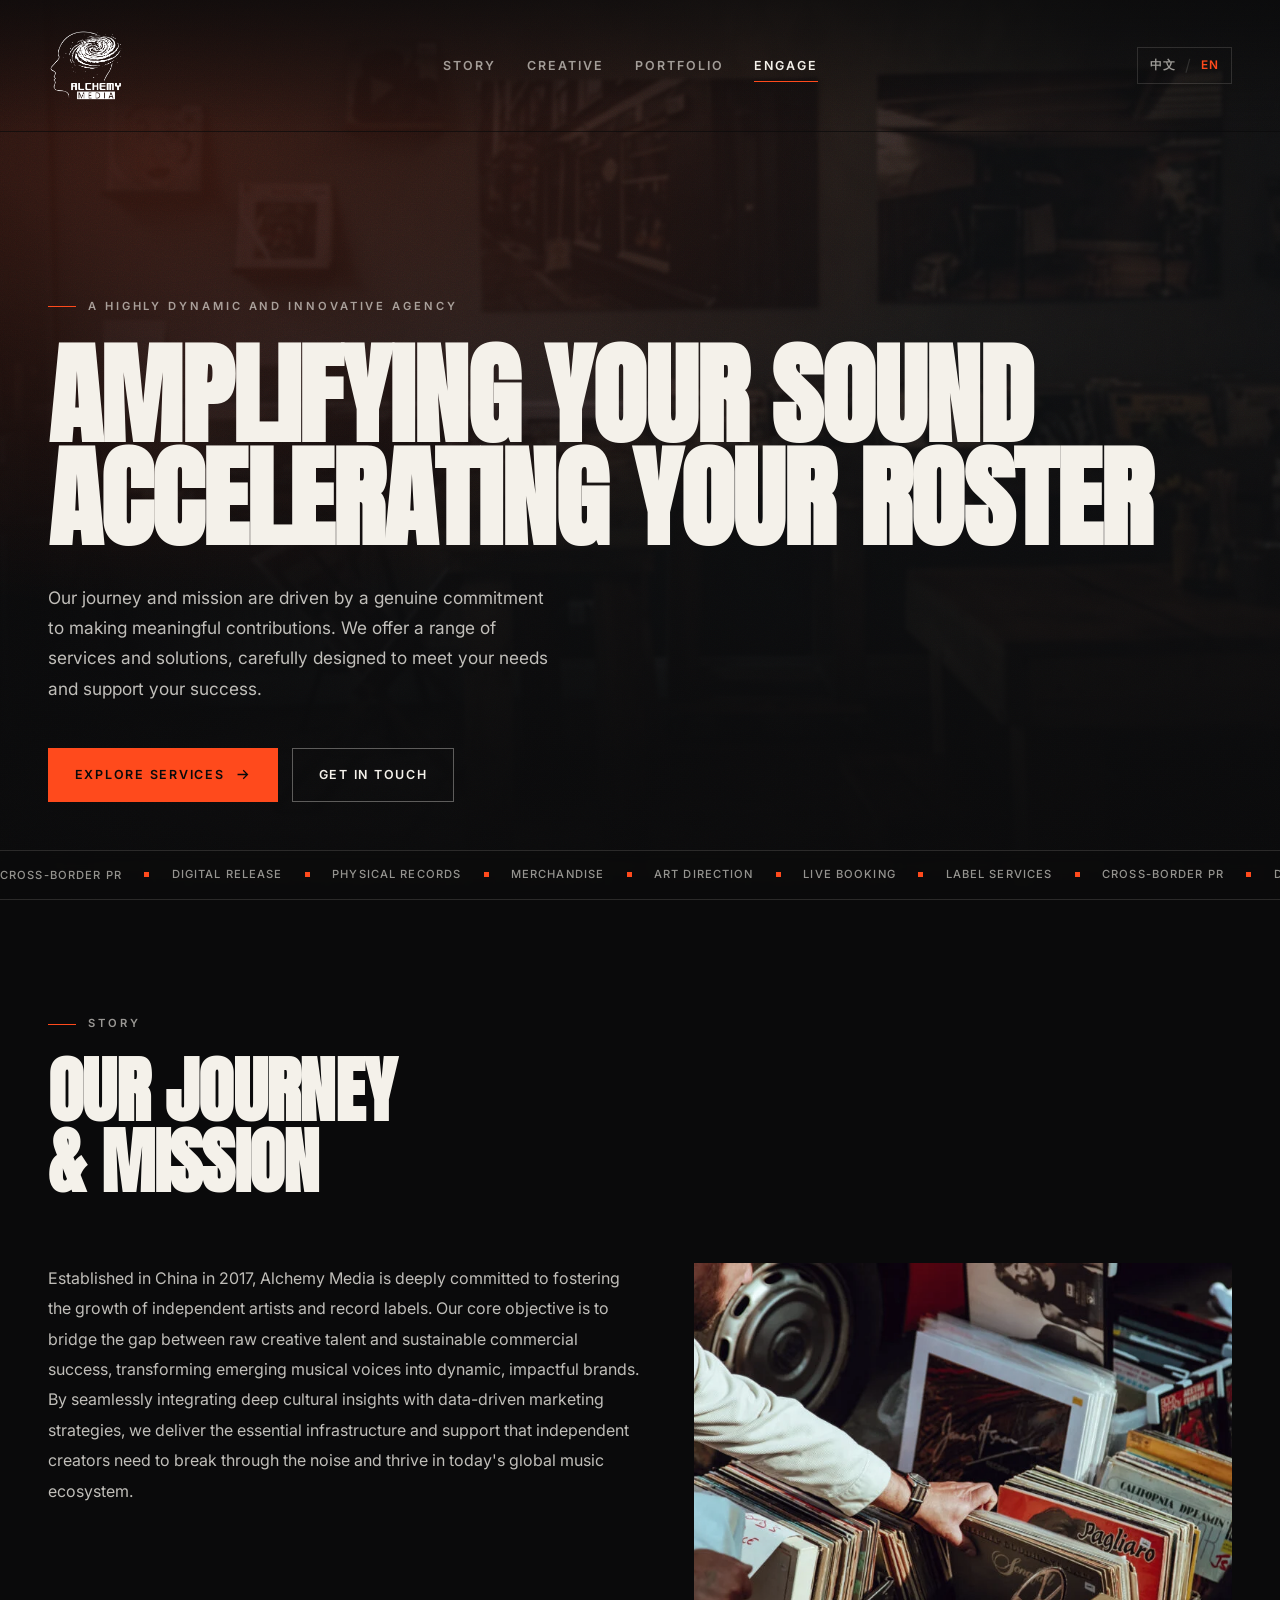
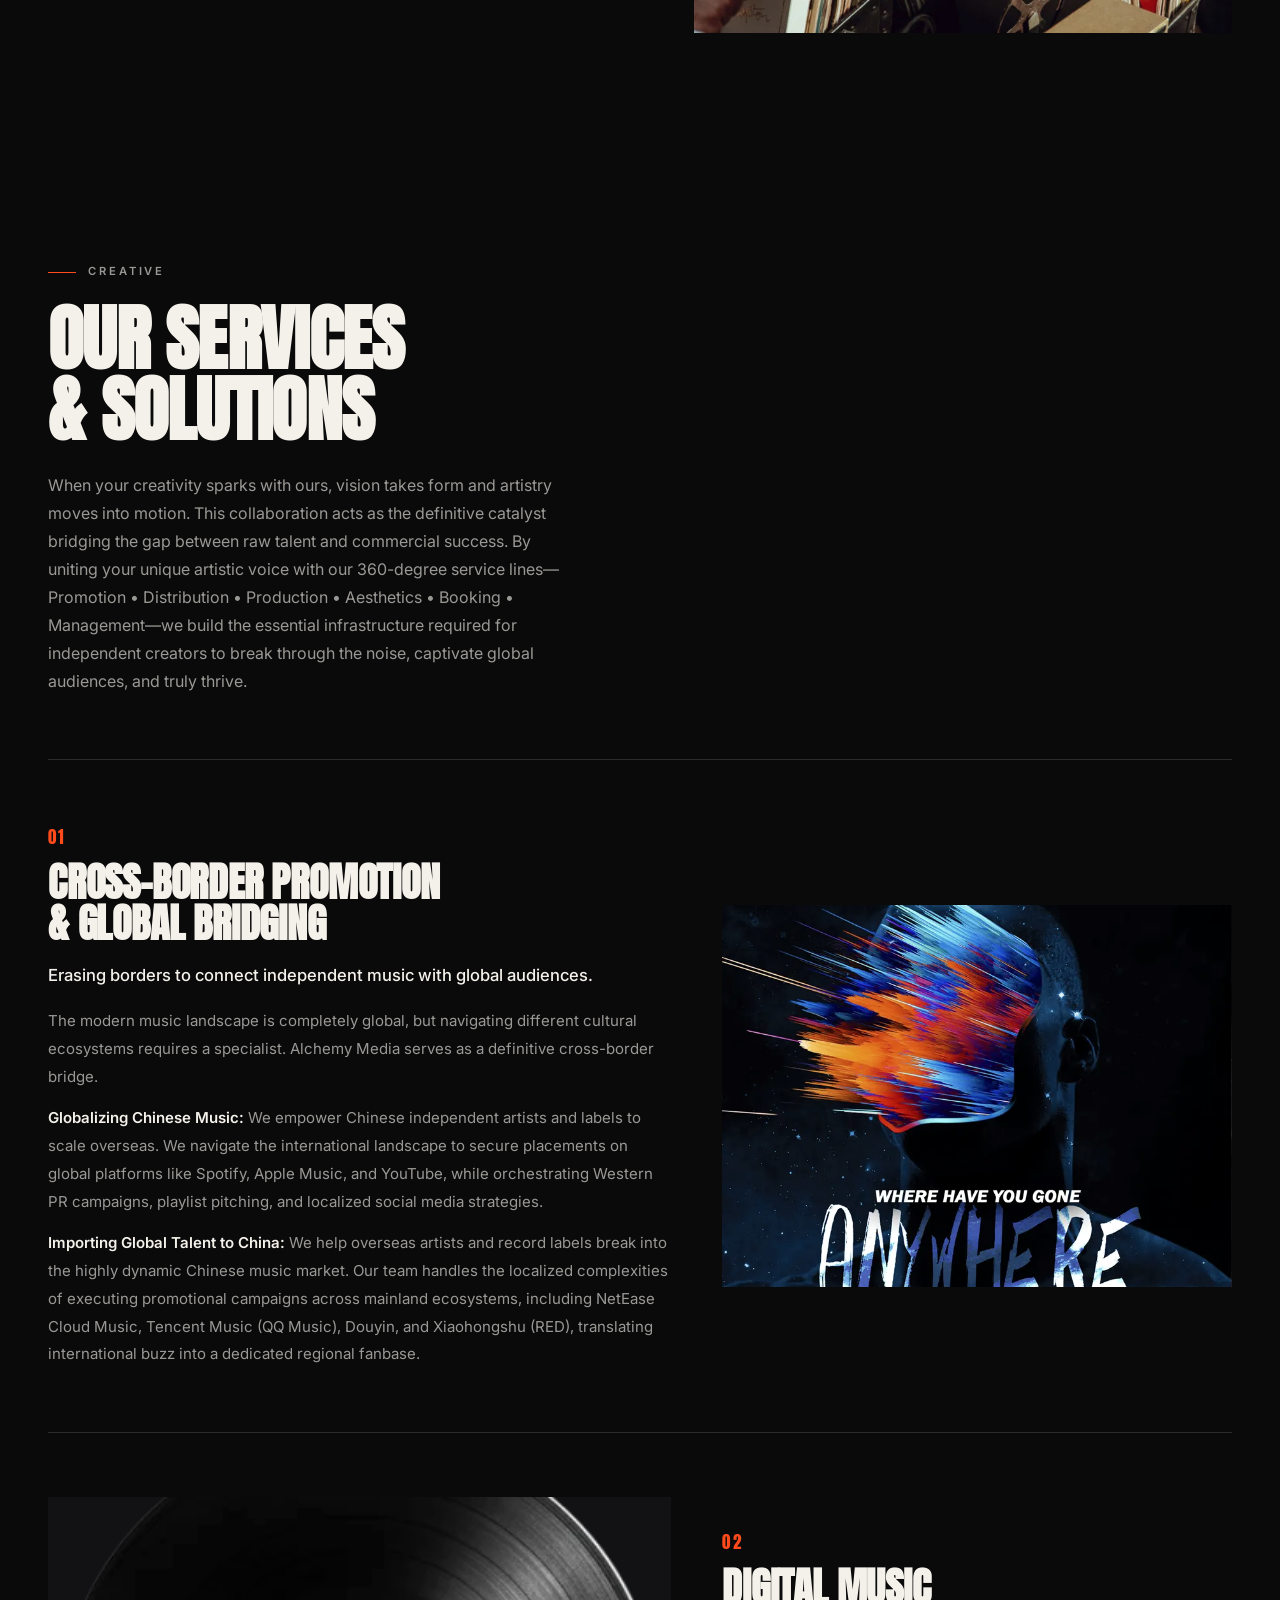
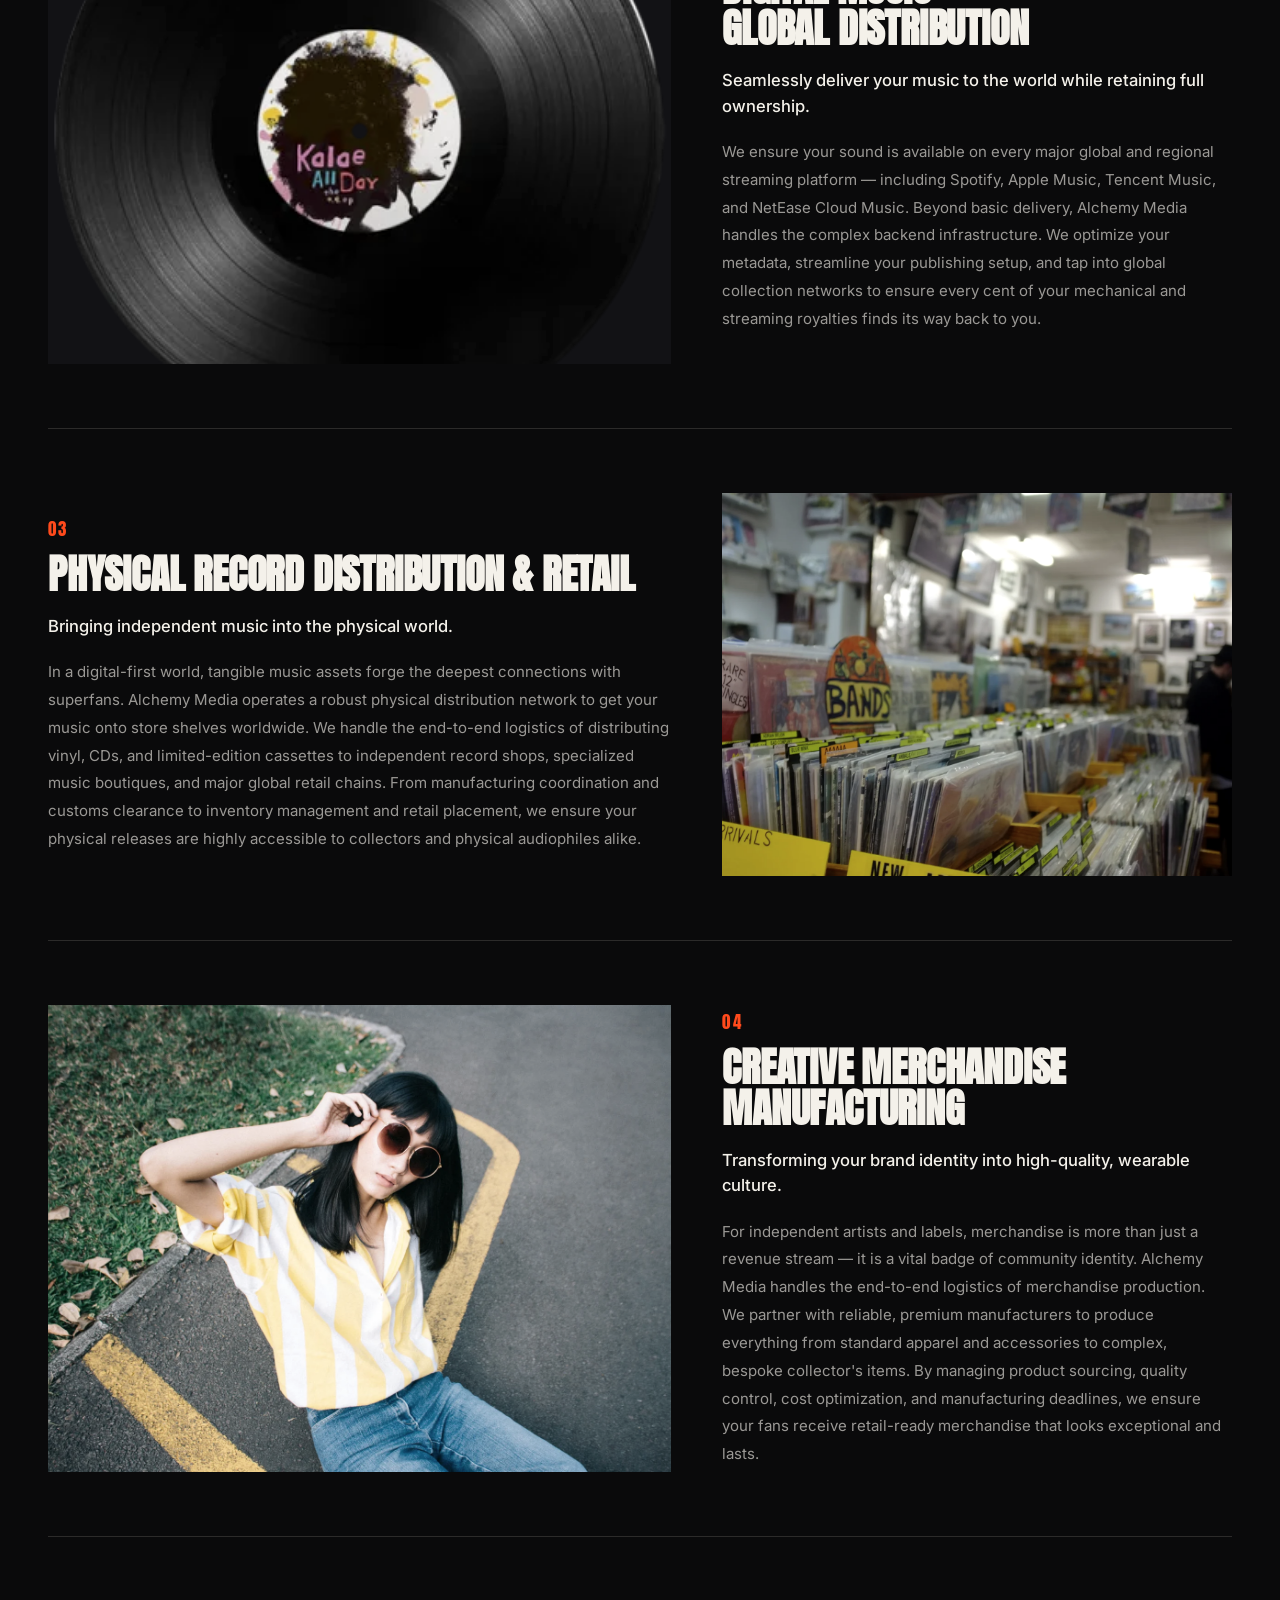
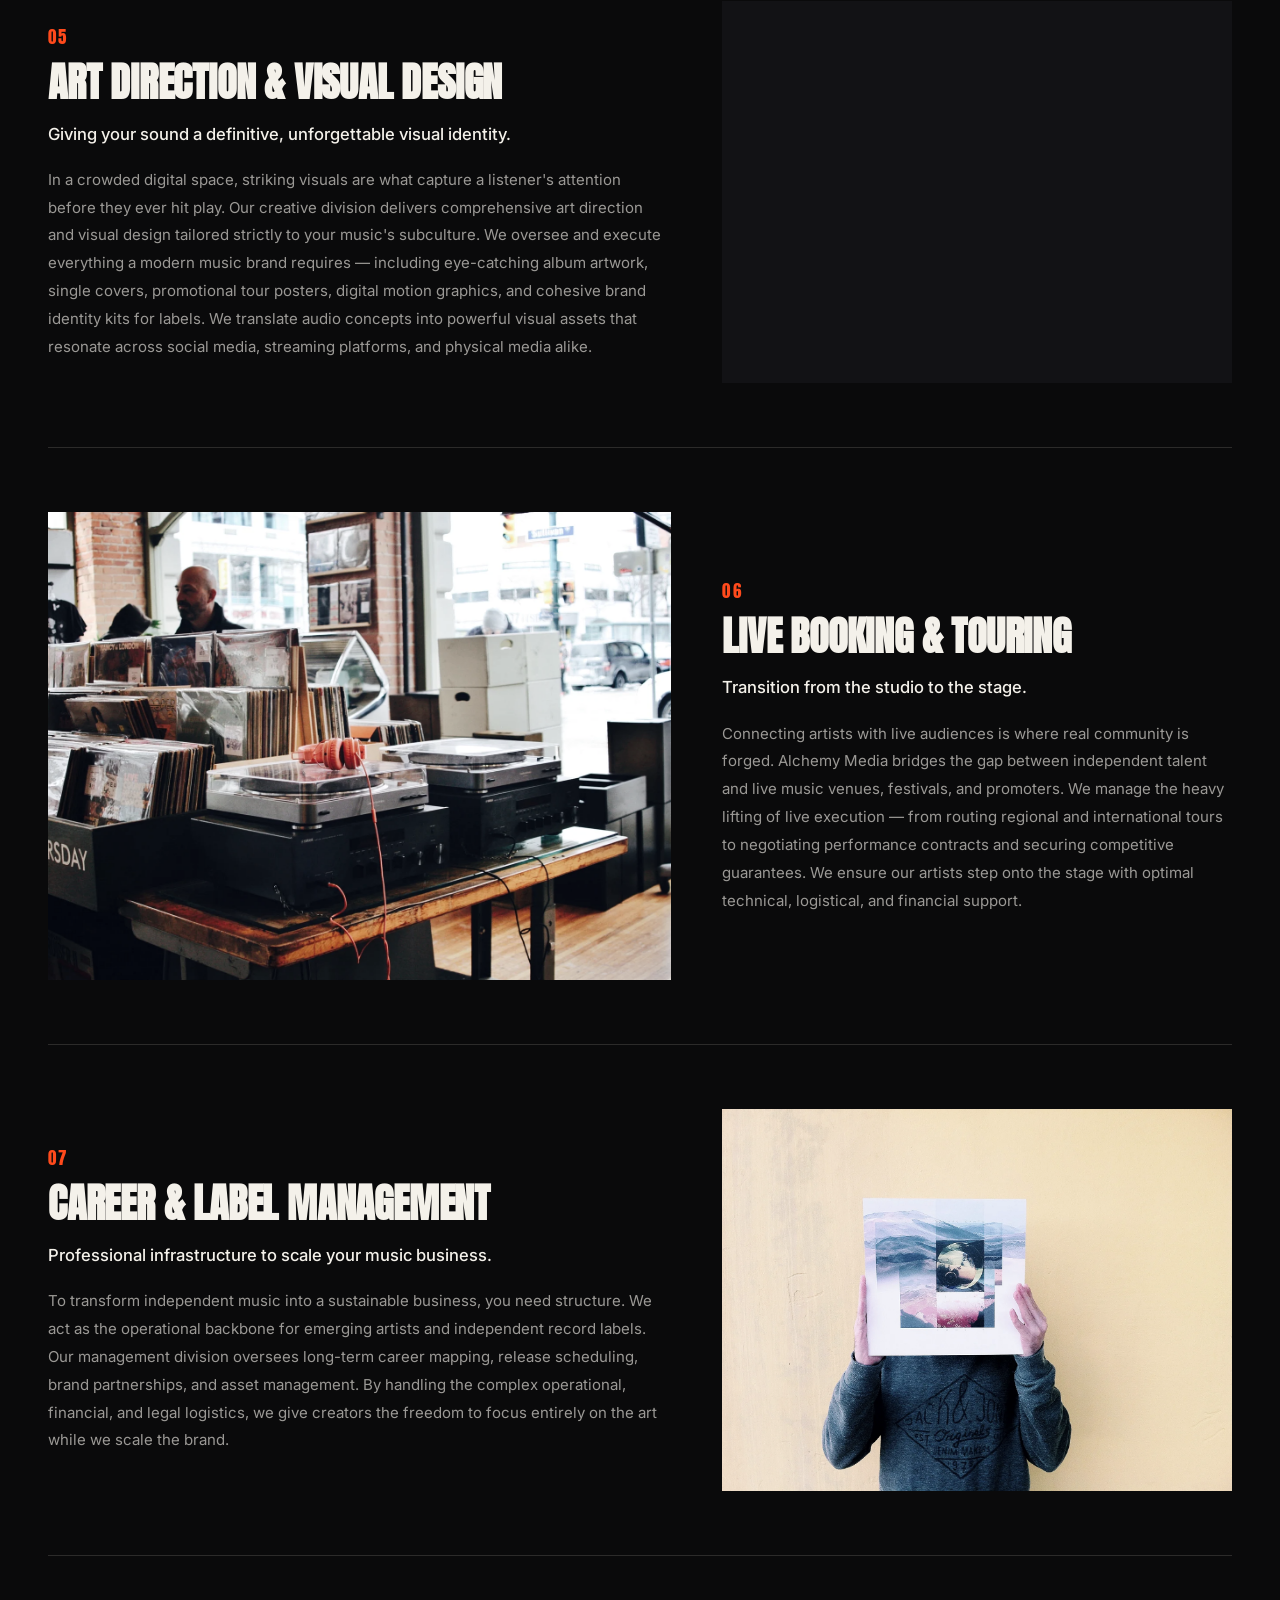
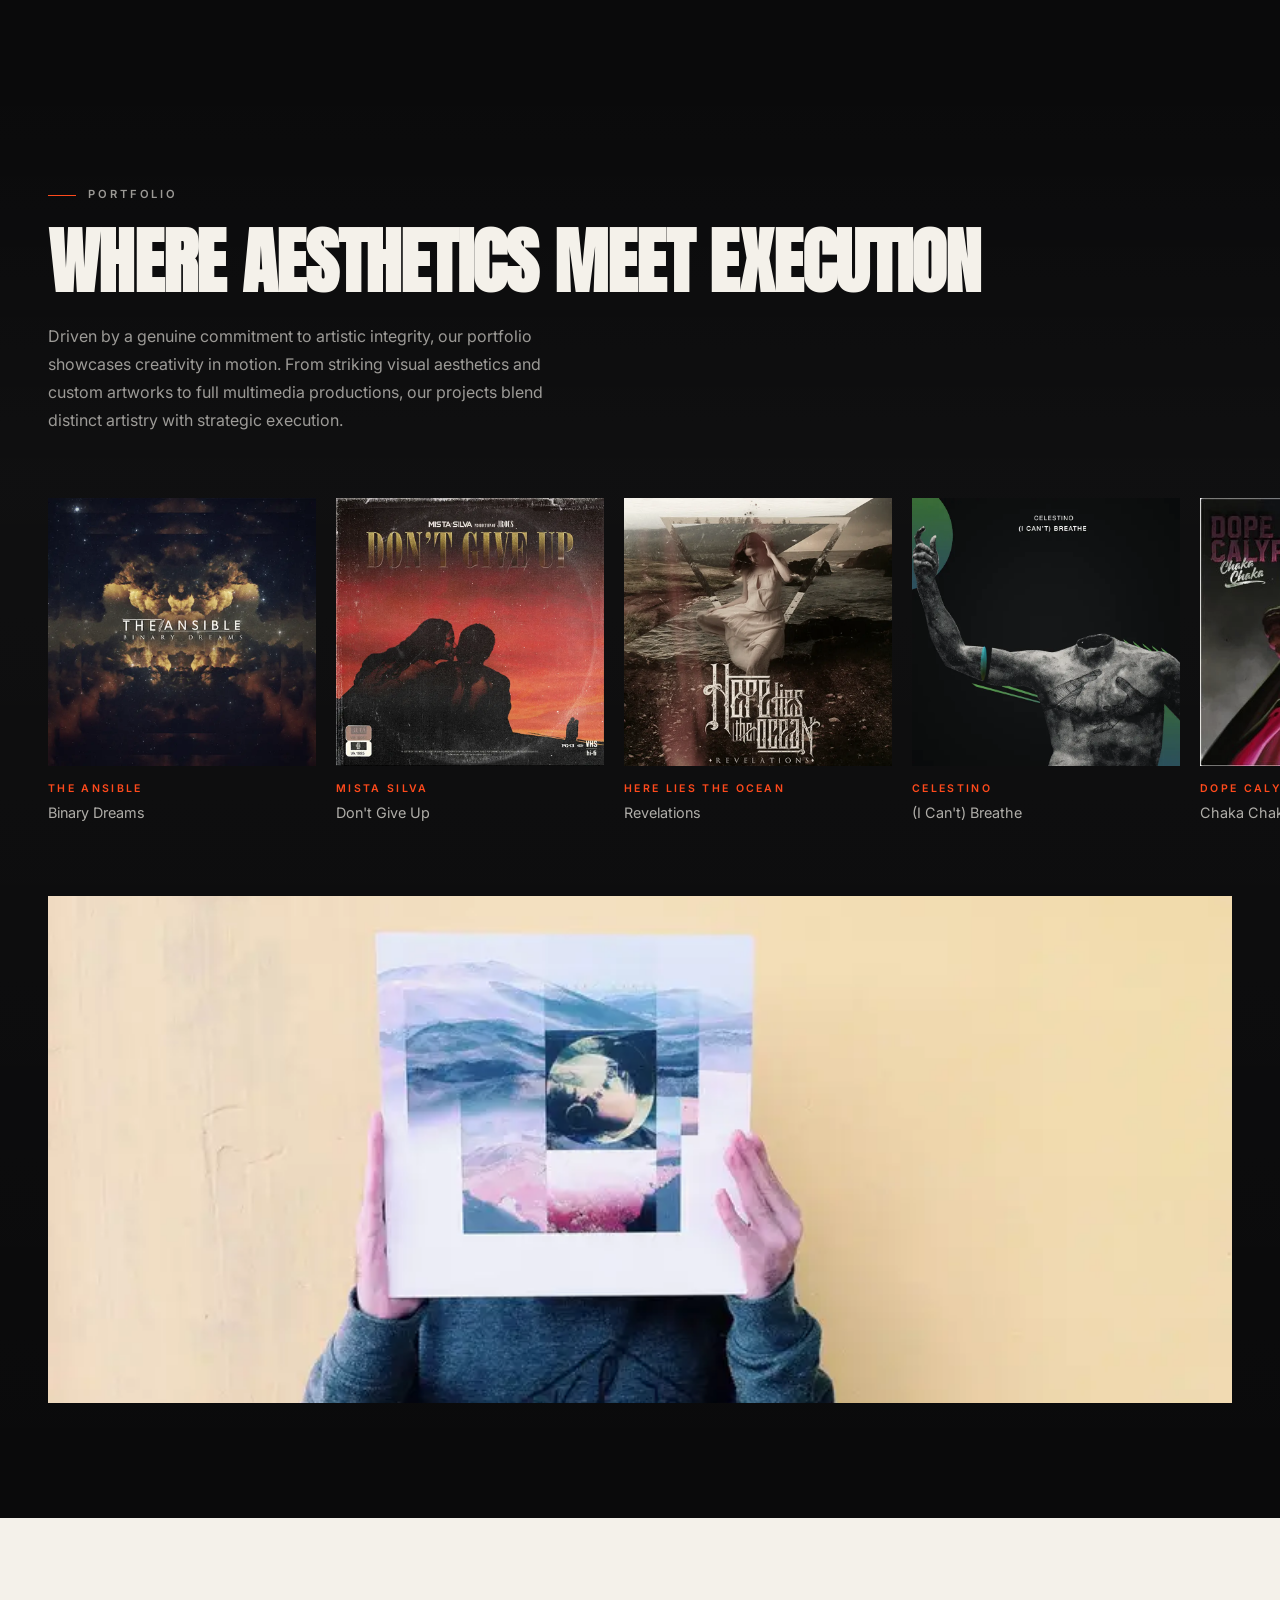
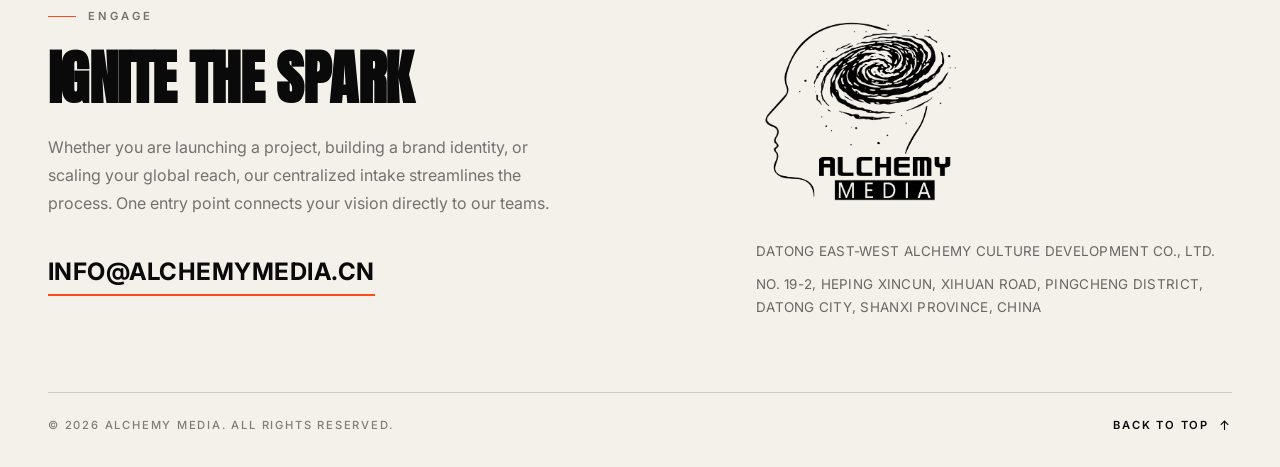
==== commit 5475f846: "中文站文案修复4" ====
--- a/index.html
+++ b/index.html
@@ -93,10 +93,10 @@
       },
       "mainEntity": [
         {
-          "@id": "https://www.alchemymedia.cn/#cross-border-promotion"
-        },
-        {
-          "@id": "https://www.alchemymedia.cn/#digital-distribution"
+          "@id": "https://www.alchemymedia.cn/#promotion"
+        },
+        {
+          "@id": "https://www.alchemymedia.cn/#distribution"
         },
         {
           "@id": "https://www.alchemymedia.cn/#physical-distribution"
@@ -131,25 +131,25 @@
     },
     {
       "@type": "Service",
-      "@id": "https://www.alchemymedia.cn/#cross-border-promotion",
+      "@id": "https://www.alchemymedia.cn/#promotion",
       "name": "Cross-Border Promotion & Global Bridging",
       "description": "Promotion campaigns that help Chinese independent artists and labels reach overseas audiences and help overseas artists and labels promote in China.",
       "serviceType": "Cross-border music promotion",
       "provider": {
         "@id": "https://www.alchemymedia.cn/#organization"
       },
-      "url": "https://www.alchemymedia.cn/#cross-border-promotion"
+      "url": "https://www.alchemymedia.cn/#promotion"
     },
     {
       "@type": "Service",
-      "@id": "https://www.alchemymedia.cn/#digital-distribution",
+      "@id": "https://www.alchemymedia.cn/#distribution",
       "name": "Digital Music Global Distribution",
       "description": "Digital delivery to global and regional streaming platforms, with metadata, publishing setup and royalty collection support.",
       "serviceType": "Digital music distribution",
       "provider": {
         "@id": "https://www.alchemymedia.cn/#organization"
       },
-      "url": "https://www.alchemymedia.cn/#digital-distribution"
+      "url": "https://www.alchemymedia.cn/#distribution"
     },
     {
       "@type": "Service",
@@ -228,7 +228,7 @@
           "name": "Who does Alchemy Media work with?",
           "acceptedAnswer": {
             "@type": "Answer",
-            "text": "Alchemy Media supports independent artists and record labels with services including <a href=\"#cross-border-promotion\">cross-border promotion</a>, <a href=\"#digital-distribution\">digital distribution</a> and label operations."
+            "text": "Alchemy Media supports independent artists and record labels with services including <a href=\"#promotion\">Promotion</a>, <a href=\"#distribution\">Distribution</a> and label operations."
           }
         },
         {
@@ -244,7 +244,7 @@
           "name": "Which music formats can Alchemy Media distribute?",
           "acceptedAnswer": {
             "@type": "Answer",
-            "text": "<a href=\"#digital-distribution\">Digital distribution</a> sends music to streaming platforms. <a href=\"#physical-distribution\">Physical distribution</a> covers vinyl, CDs and cassettes, with logistics and retail placement."
+            "text": "<a href=\"#distribution\">Digital distribution</a> sends music to streaming platforms. <a href=\"#physical-distribution\">Physical distribution</a> covers vinyl, CDs and cassettes, with logistics and retail placement."
           }
         },
         {
@@ -279,7 +279,7 @@
 
   <header class="site-header" data-header>
     <div class="container header__inner">
-      <a class="brand" href="#top" aria-label="Alchemy Media">
+      <a class="brand" href="" aria-label="Alchemy Media">
         <span class="brand__mark" aria-hidden="true"><img src="images/logo_2.png" width="2362" height="2362" alt=""></span>
         <!-- <span class="brand__word">ALCHEMY<span class="brand__word-sub">MEDIA</span></span> -->
         <!-- <span class="visually-hidden">ALCHEMY MEDIA</span> -->
@@ -416,13 +416,13 @@
 
             <span>OUR SERVICES<br>&amp; SOLUTIONS</span>
           </h2>
-          <p class="section-lead">When your creativity sparks with ours, vision takes form and artistry moves into motion. This collaboration acts as the definitive catalyst bridging the gap between raw talent and commercial success. By uniting your unique artistic voice with our 360-degree service lines—<a href="#cross-border-promotion">Promotion</a> • <a href="#digital-distribution">Distribution</a> • <a href="#physical-distribution">Production</a> • <a href="#merchandise">Aesthetics</a>  • <a href="#live-booking">Booking</a>   •  <a href="#label-management">Management</a>—we build the essential infrastructure required for independent creators to break through the noise, captivate global audiences, and truly thrive.</p>
+          <p class="section-lead">When your creativity sparks with ours, vision takes form and artistry moves into motion. This collaboration acts as the definitive catalyst bridging the gap between raw talent and commercial success. By uniting your unique artistic voice with our 360-degree service lines—<a href="#promotion">Promotion</a> • <a href="#distribution">Distribution</a> • <a href="#physical-distribution">Production</a> • <a href="#merchandise">Aesthetics</a>  • <a href="#live-booking">Booking</a>   •  <a href="#label-management">Management</a>—we build the essential infrastructure required for independent creators to break through the noise, captivate global audiences, and truly thrive.</p>
         </header>
 
         <ol class="services">
 
           <!-- 01 -->
-          <li class="service reveal" id="cross-border-promotion">
+          <li class="service reveal" id="promotion">
             <div class="service__text">
               <span class="service__index">01</span>
               <h3 class="service__title">
@@ -655,9 +655,9 @@
           <h2 class="section-title"><span>Independent Music Services FAQ</span></h2>
         </header>
         <div class="about">
-          <div class="service__body"><h3 class="service__lead">Who does Alchemy Media work with?</h3><p>Alchemy Media supports independent artists and record labels with services including <a href="#cross-border-promotion">cross-border promotion</a>, <a href="#digital-distribution">digital distribution</a> and label operations.</p></div>
+          <div class="service__body"><h3 class="service__lead">Who does Alchemy Media work with?</h3><p>Alchemy Media supports independent artists and record labels with services including <a href="#promotion">Promotion</a>, <a href="#distribution">digital distribution</a> and label operations.</p></div>
           <div class="service__body"><h3 class="service__lead">How does China and global promotion work?</h3><p>Campaigns are adapted for Spotify, Apple Music and YouTube overseas, and for NetEase Cloud Music, Tencent Music/QQ Music, Douyin and Xiaohongshu in China.</p></div>
-          <div class="service__body"><h3 class="service__lead">Which music formats can Alchemy Media distribute?</h3><p><a href="#digital-distribution">Digital distribution</a> sends music to streaming platforms. <a href="#physical-distribution">Physical distribution</a> covers vinyl, CDs and cassettes, with logistics and retail placement.</p></div>
+          <div class="service__body"><h3 class="service__lead">Which music formats can Alchemy Media distribute?</h3><p><a href="#distribution">Digital distribution</a> sends music to streaming platforms. <a href="#physical-distribution">Physical distribution</a> covers vinyl, CDs and cassettes, with logistics and retail placement.</p></div>
           <div class="service__body"><h3 class="service__lead">How can I contact Alchemy Media?</h3><p>Email <a href="mailto:info@alchemymedia.cn">info@alchemymedia.cn</a>. You may include the artist or label name, service needs, target market and release schedule.</p></div>
         </div>
       </div>
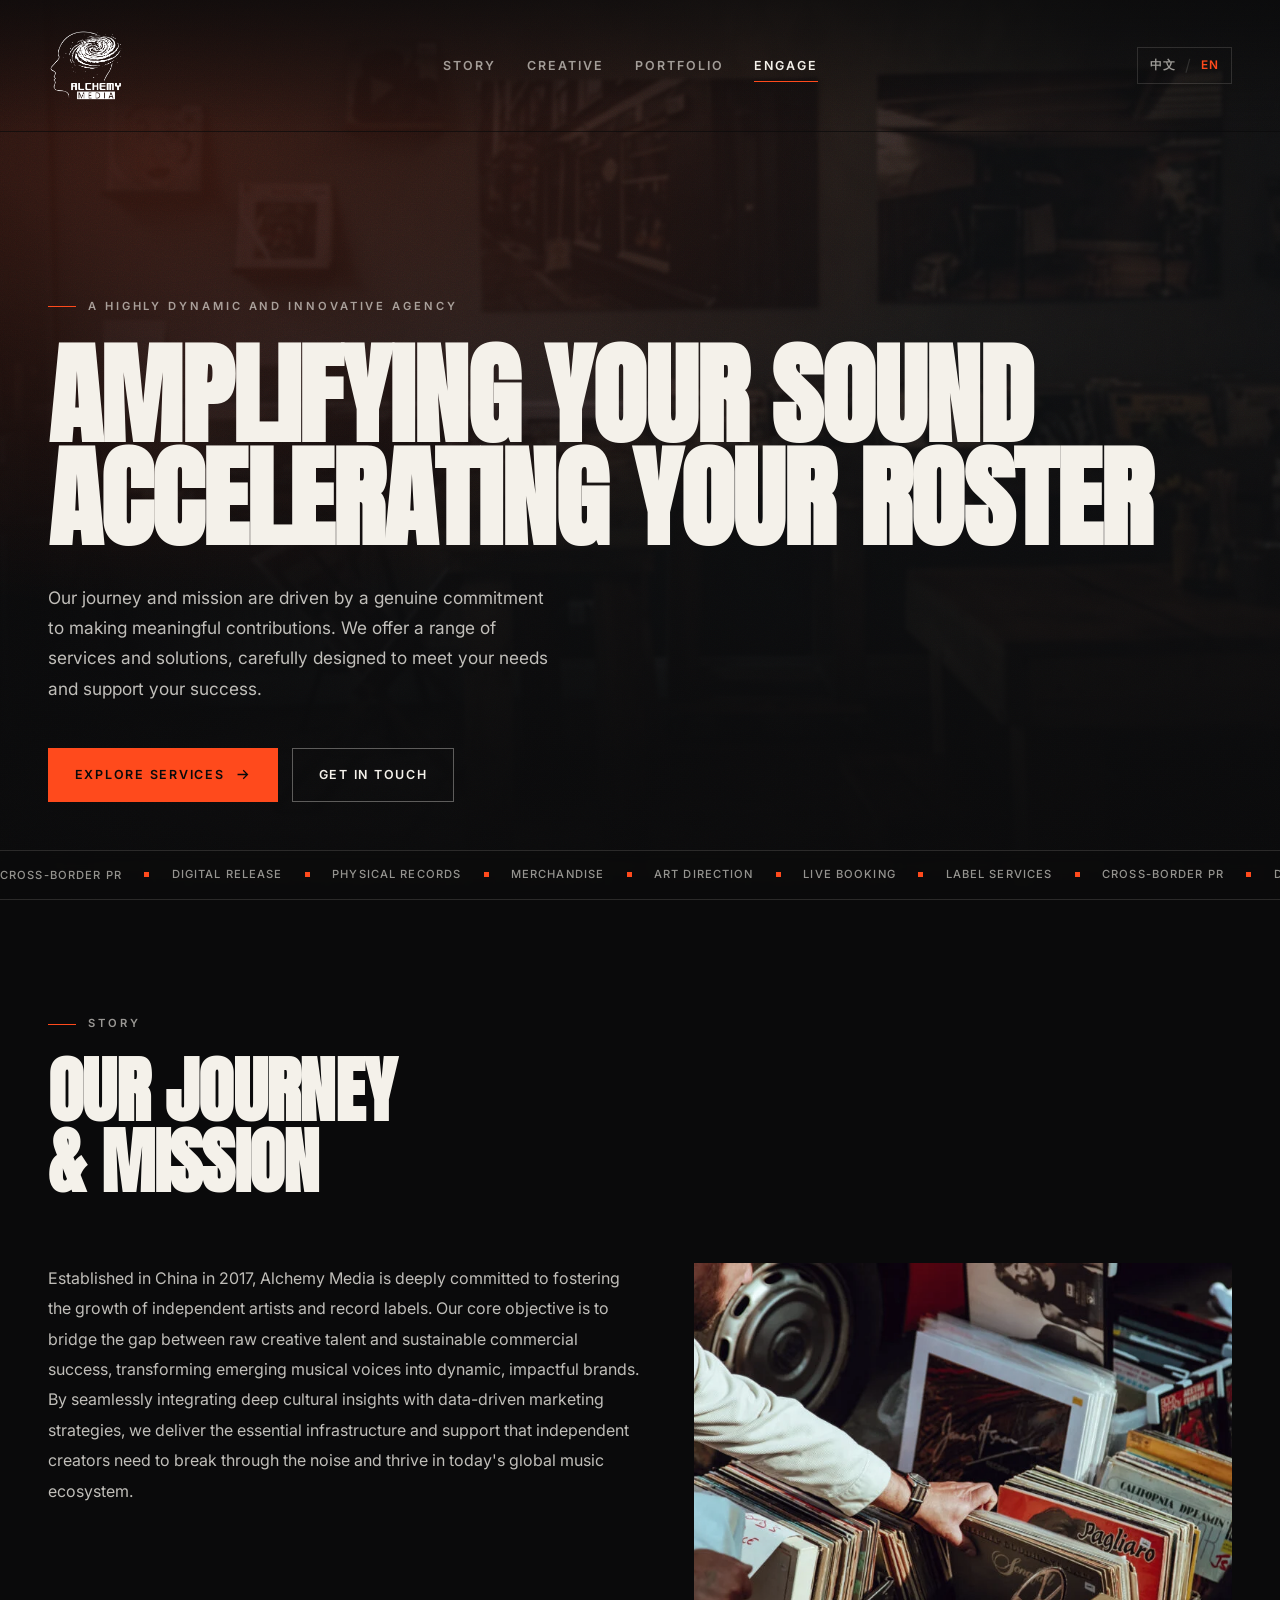
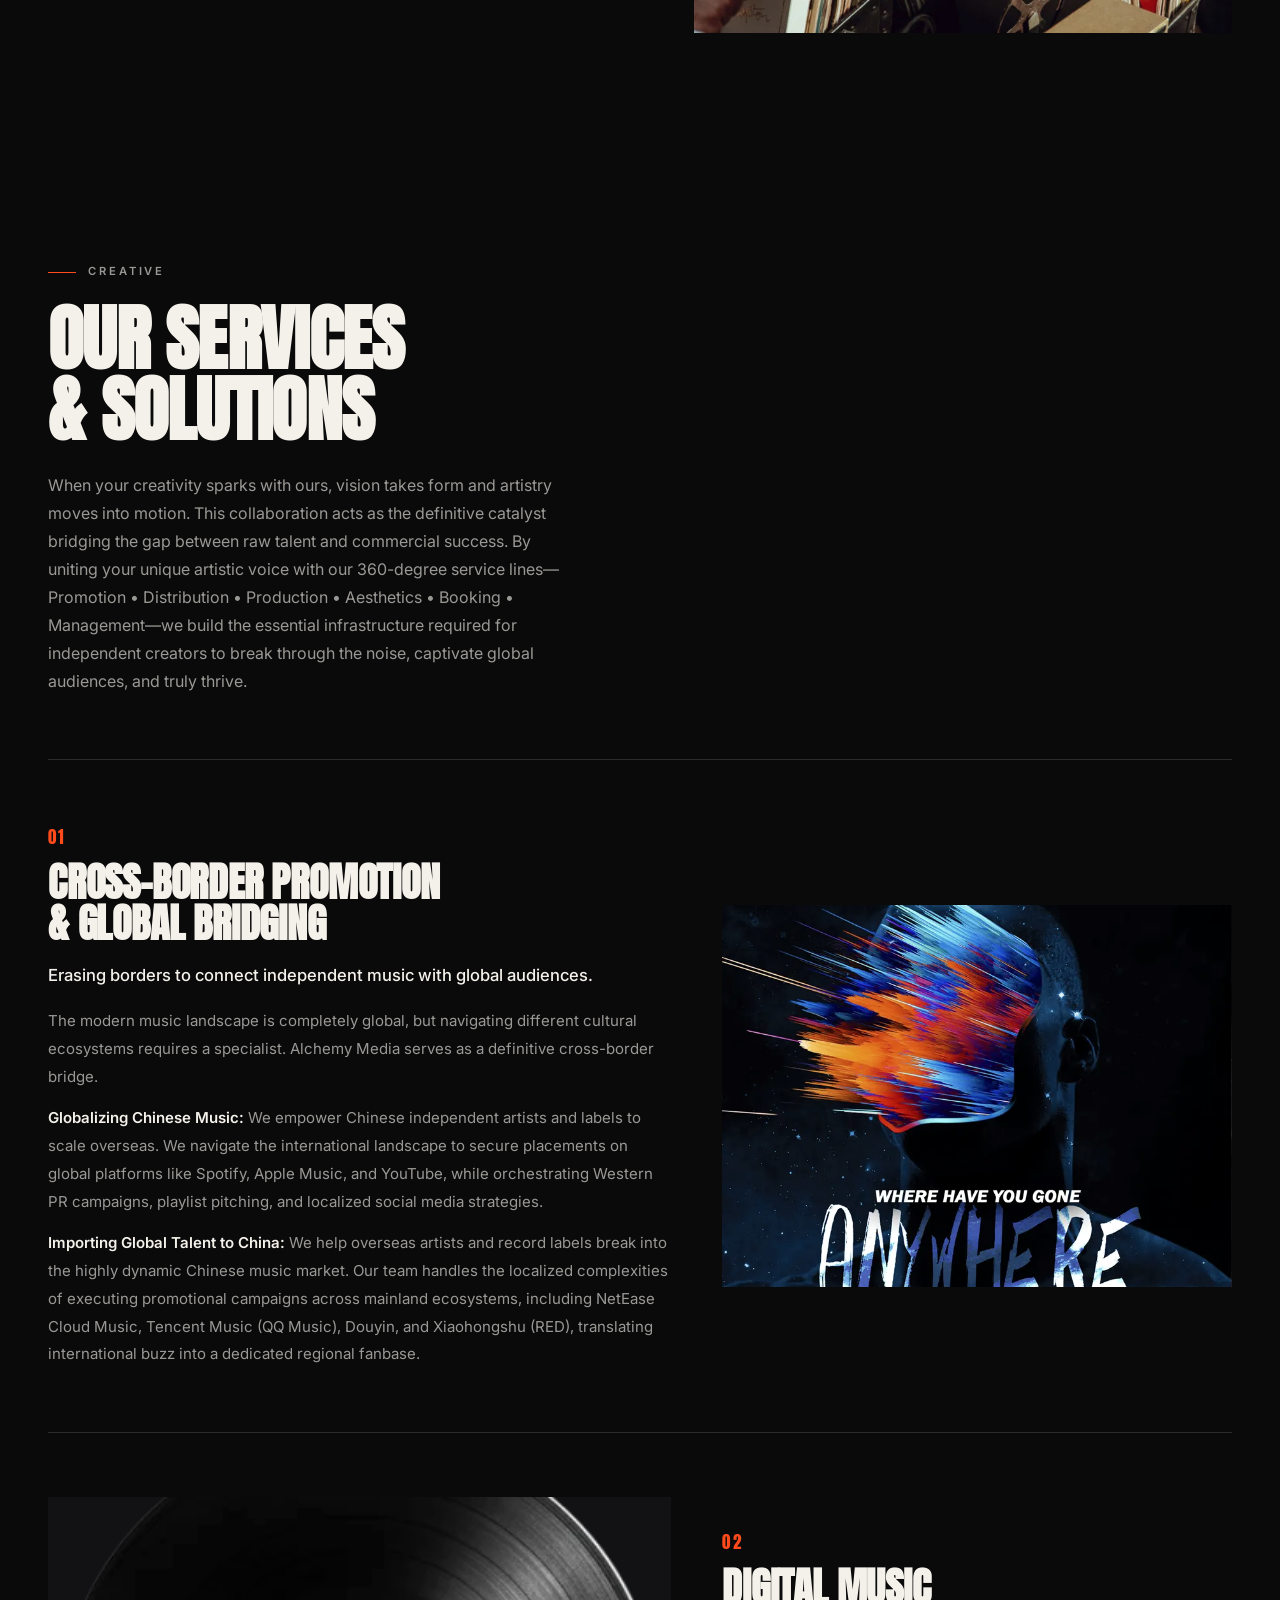
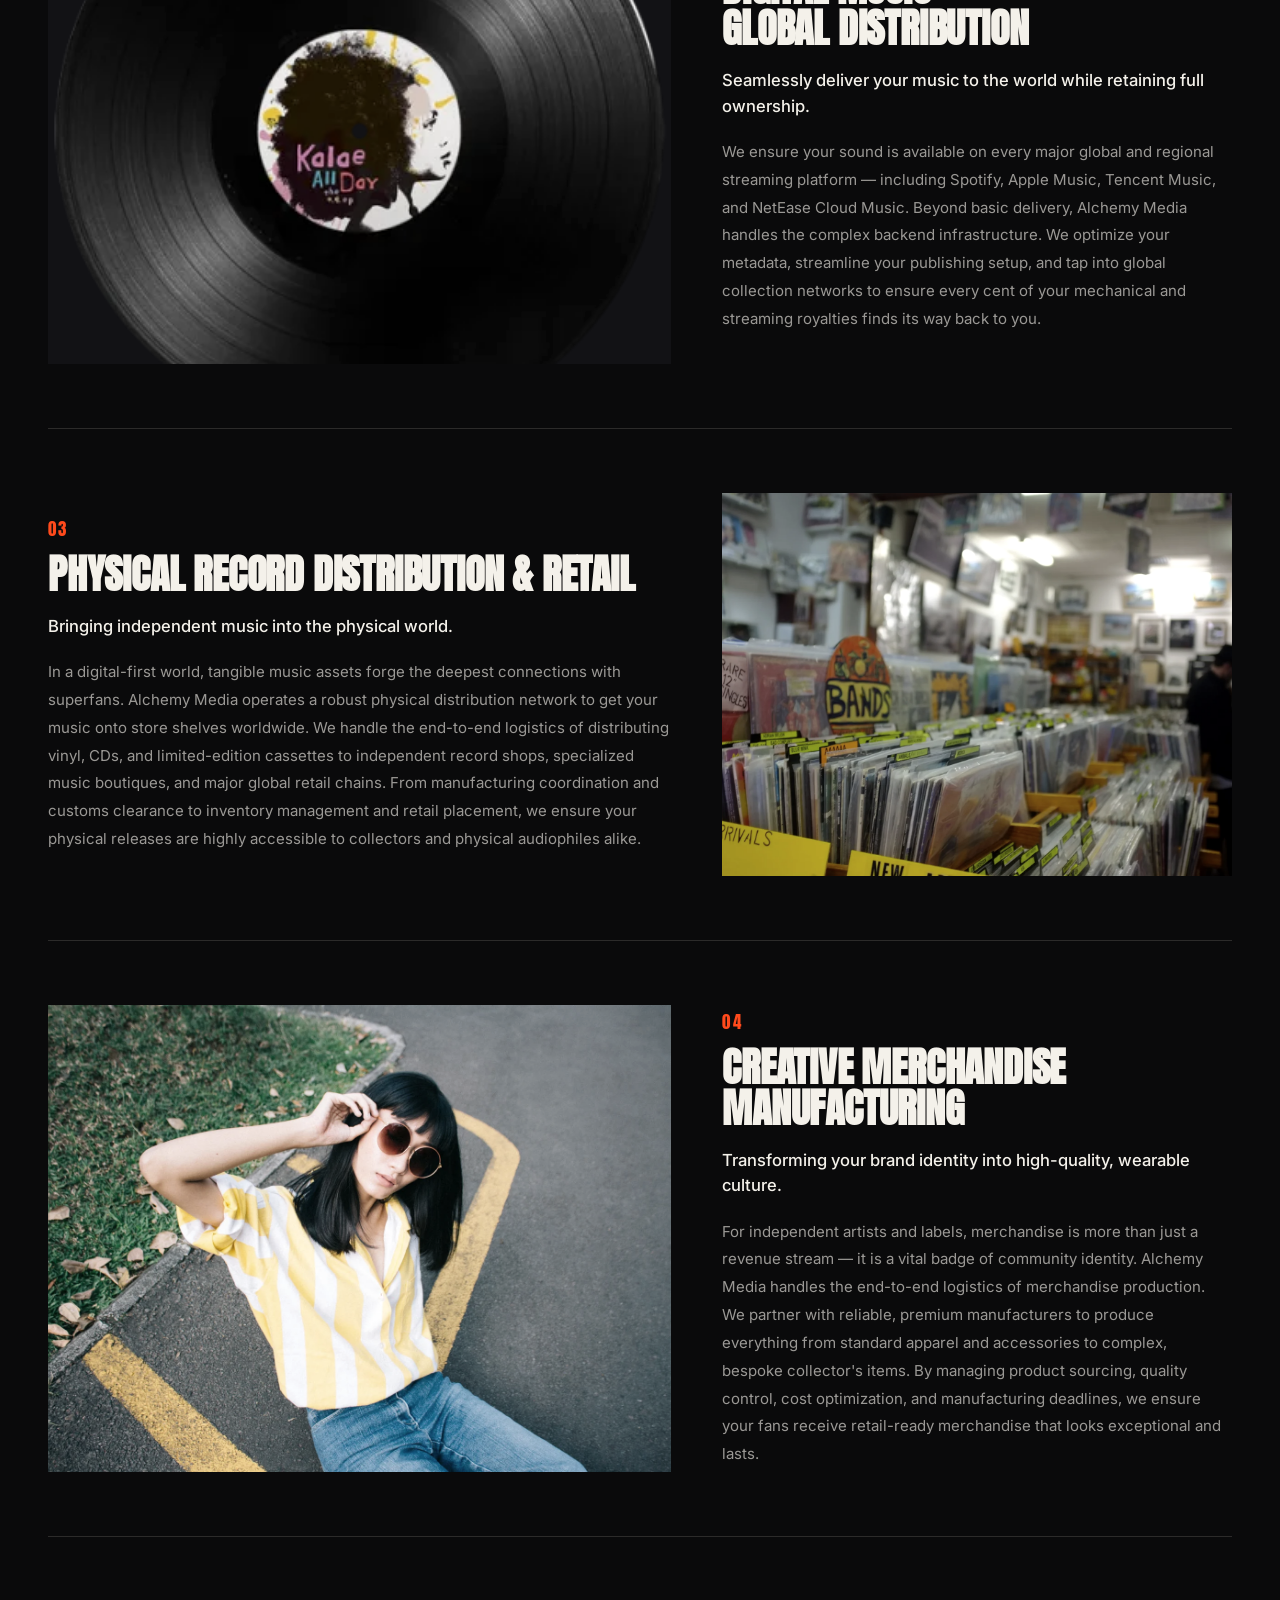
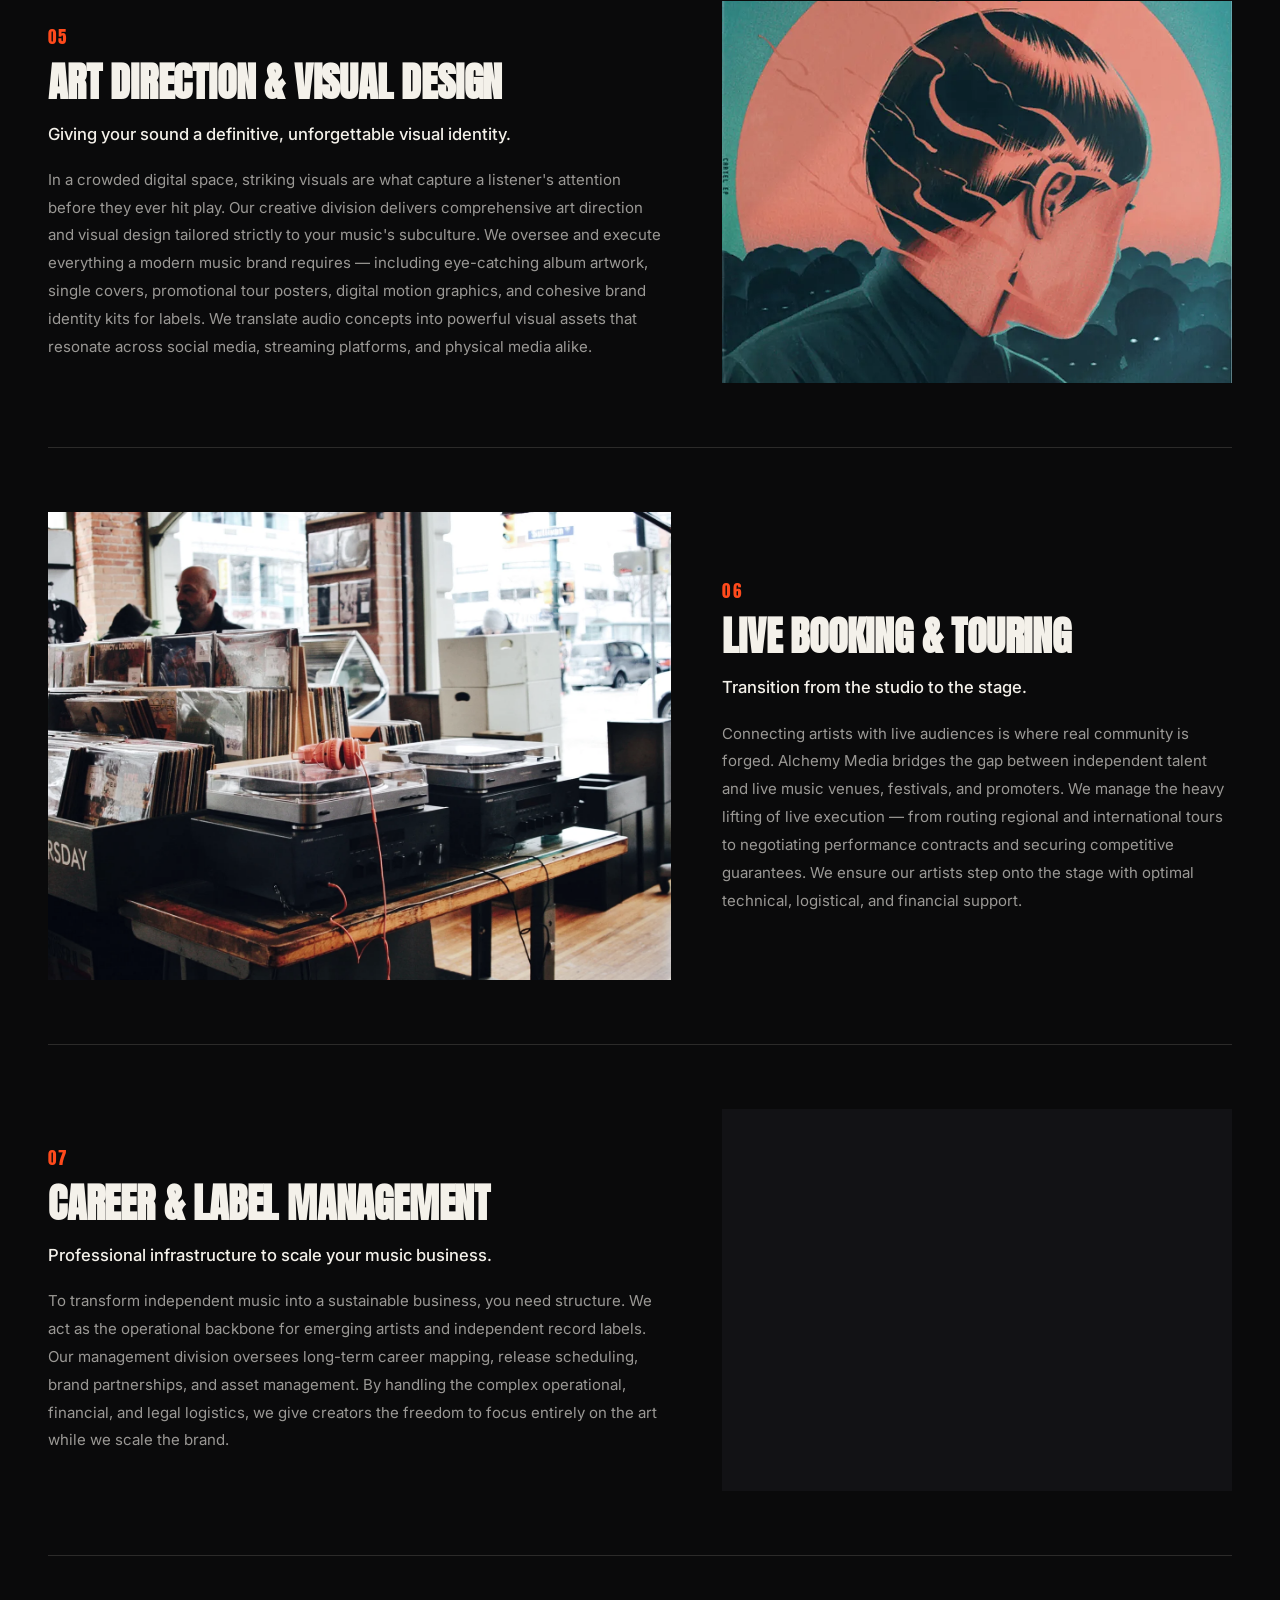
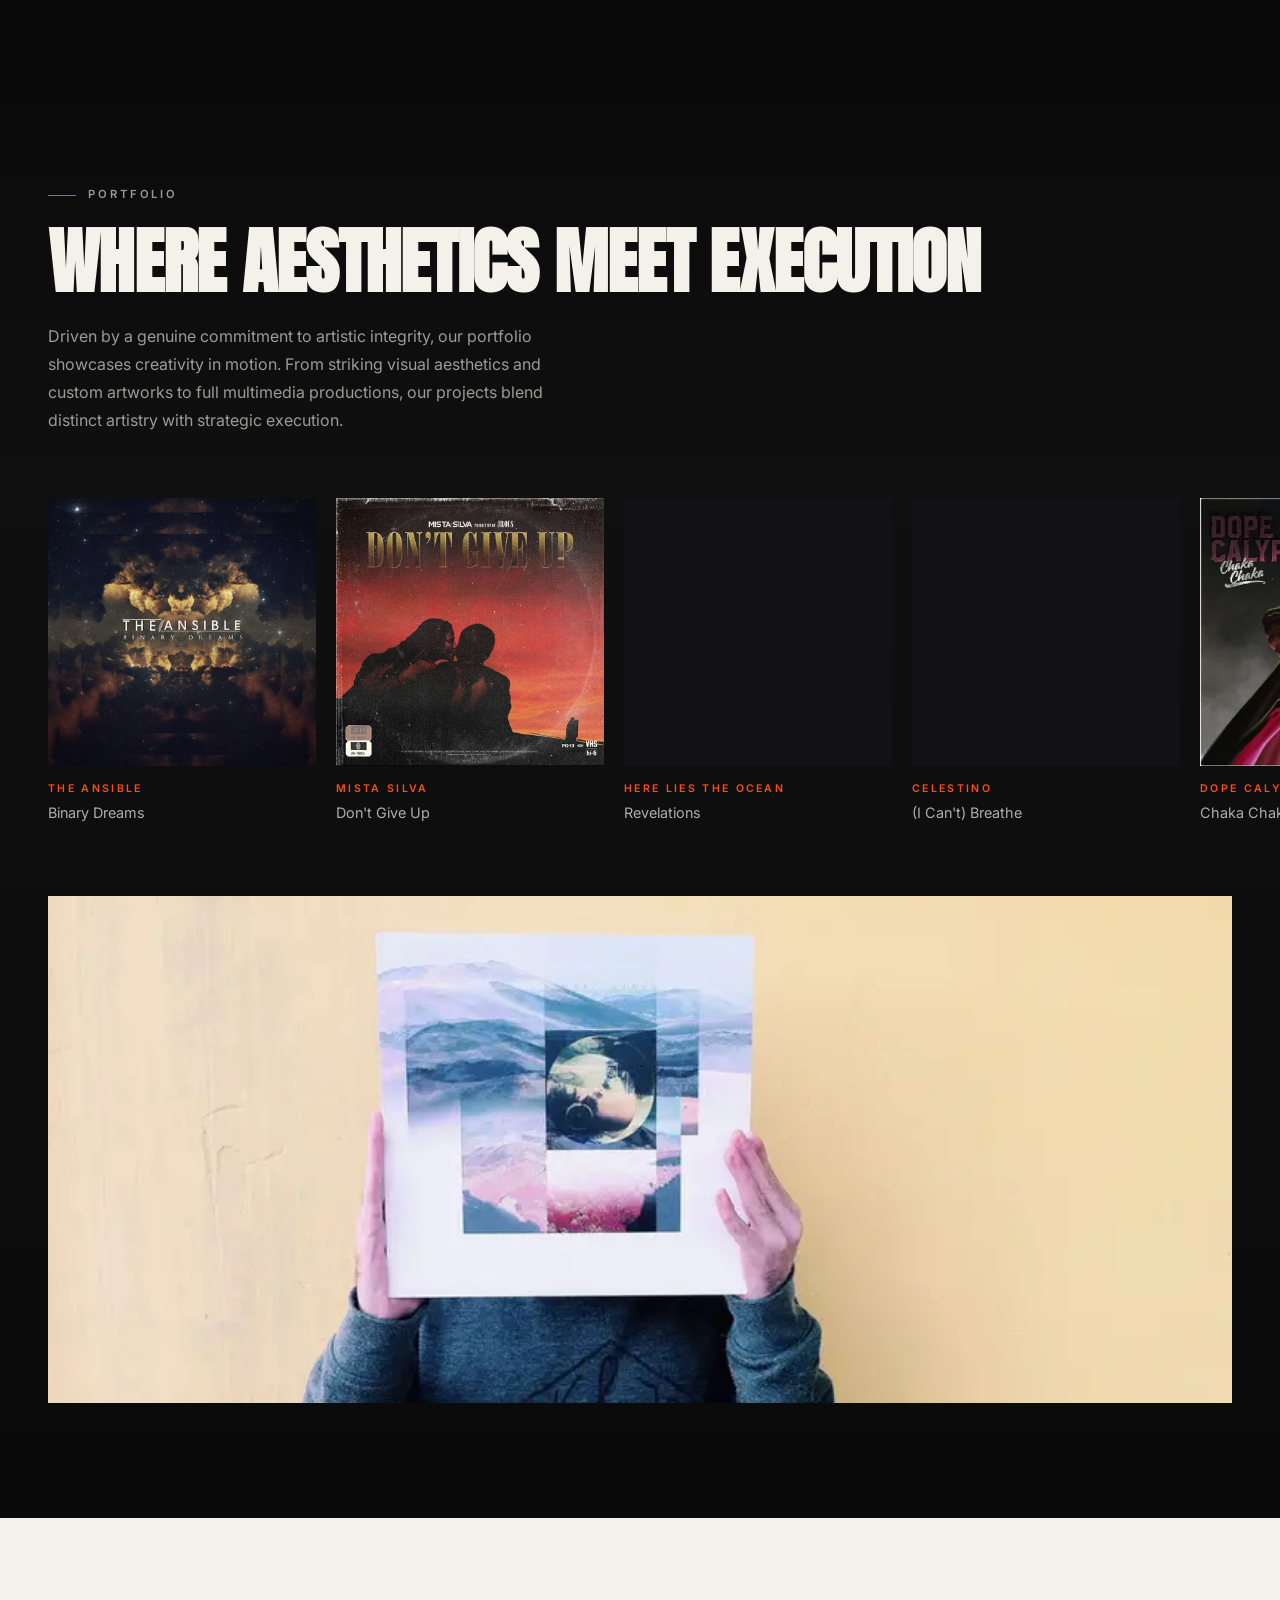
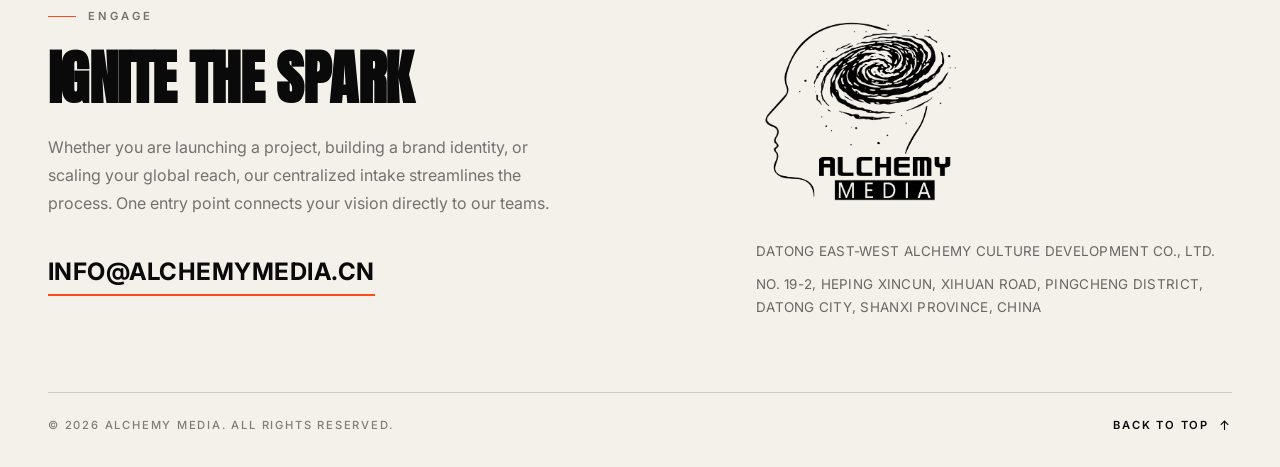
==== commit c95127ec: "中文站文案修复5" ====
--- a/index.html
+++ b/index.html
@@ -99,19 +99,19 @@
           "@id": "https://www.alchemymedia.cn/#distribution"
         },
         {
-          "@id": "https://www.alchemymedia.cn/#physical-distribution"
-        },
-        {
-          "@id": "https://www.alchemymedia.cn/#merchandise"
+          "@id": "https://www.alchemymedia.cn/#production"
+        },
+        {
+          "@id": "https://www.alchemymedia.cn/#aesthetics"
         },
         {
           "@id": "https://www.alchemymedia.cn/#visual-design"
         },
         {
-          "@id": "https://www.alchemymedia.cn/#live-booking"
-        },
-        {
-          "@id": "https://www.alchemymedia.cn/#label-management"
+          "@id": "https://www.alchemymedia.cn/#booking"
+        },
+        {
+          "@id": "https://www.alchemymedia.cn/#management"
         }
       ],
       "author": {
@@ -153,25 +153,25 @@
     },
     {
       "@type": "Service",
-      "@id": "https://www.alchemymedia.cn/#physical-distribution",
+      "@id": "https://www.alchemymedia.cn/#production",
       "name": "Physical Record Distribution & Retail",
       "description": "Distribution logistics for vinyl, CDs and cassettes, including manufacturing coordination, customs, inventory and retail placement.",
       "serviceType": "Physical music distribution and retail",
       "provider": {
         "@id": "https://www.alchemymedia.cn/#organization"
       },
-      "url": "https://www.alchemymedia.cn/#physical-distribution"
+      "url": "https://www.alchemymedia.cn/#production"
     },
     {
       "@type": "Service",
-      "@id": "https://www.alchemymedia.cn/#merchandise",
+      "@id": "https://www.alchemymedia.cn/#aesthetics",
       "name": "Creative Merchandise Manufacturing",
       "description": "Merchandise production management for apparel, accessories and custom collector items, including sourcing and quality control.",
       "serviceType": "Music merchandise production",
       "provider": {
         "@id": "https://www.alchemymedia.cn/#organization"
       },
-      "url": "https://www.alchemymedia.cn/#merchandise"
+      "url": "https://www.alchemymedia.cn/#aesthetics"
     },
     {
       "@type": "Service",
@@ -186,25 +186,25 @@
     },
     {
       "@type": "Service",
-      "@id": "https://www.alchemymedia.cn/#live-booking",
+      "@id": "https://www.alchemymedia.cn/#booking",
       "name": "Live Booking & Touring",
       "description": "Live booking and touring support, including tour routing, performance contracts and production logistics.",
       "serviceType": "Live music booking and touring",
       "provider": {
         "@id": "https://www.alchemymedia.cn/#organization"
       },
-      "url": "https://www.alchemymedia.cn/#live-booking"
+      "url": "https://www.alchemymedia.cn/#booking"
     },
     {
       "@type": "Service",
-      "@id": "https://www.alchemymedia.cn/#label-management",
+      "@id": "https://www.alchemymedia.cn/#management",
       "name": "Career & Label Management",
       "description": "Operational support for artists and independent labels, including career planning, release schedules, brand partnerships and asset management.",
       "serviceType": "Artist career and label management",
       "provider": {
         "@id": "https://www.alchemymedia.cn/#organization"
       },
-      "url": "https://www.alchemymedia.cn/#label-management"
+      "url": "https://www.alchemymedia.cn/#management"
     },
     {
       "@type": "FAQPage",
@@ -244,7 +244,7 @@
           "name": "Which music formats can Alchemy Media distribute?",
           "acceptedAnswer": {
             "@type": "Answer",
-            "text": "<a href=\"#distribution\">Digital distribution</a> sends music to streaming platforms. <a href=\"#physical-distribution\">Physical distribution</a> covers vinyl, CDs and cassettes, with logistics and retail placement."
+            "text": "<a href=\"#distribution\">Digital distribution</a> sends music to streaming platforms. <a href=\"#production\">Physical distribution</a> covers vinyl, CDs and cassettes, with logistics and retail placement."
           }
         },
         {
@@ -416,7 +416,7 @@
 
             <span>OUR SERVICES<br>&amp; SOLUTIONS</span>
           </h2>
-          <p class="section-lead">When your creativity sparks with ours, vision takes form and artistry moves into motion. This collaboration acts as the definitive catalyst bridging the gap between raw talent and commercial success. By uniting your unique artistic voice with our 360-degree service lines—<a href="#promotion">Promotion</a> • <a href="#distribution">Distribution</a> • <a href="#physical-distribution">Production</a> • <a href="#merchandise">Aesthetics</a>  • <a href="#live-booking">Booking</a>   •  <a href="#label-management">Management</a>—we build the essential infrastructure required for independent creators to break through the noise, captivate global audiences, and truly thrive.</p>
+          <p class="section-lead">When your creativity sparks with ours, vision takes form and artistry moves into motion. This collaboration acts as the definitive catalyst bridging the gap between raw talent and commercial success. By uniting your unique artistic voice with our 360-degree service lines—<a href="#promotion">Promotion</a> • <a href="#distribution">Distribution</a> • <a href="#production">Production</a> • <a href="#aesthetics">Aesthetics</a>  • <a href="#booking">Booking</a>   •  <a href="#management">Management</a>—we build the essential infrastructure required for independent creators to break through the noise, captivate global audiences, and truly thrive.</p>
         </header>
 
         <ol class="services">
@@ -446,7 +446,7 @@
           </li>
 
           <!-- 02 -->
-          <li class="service reveal" id="digital-distribution">
+          <li class="service reveal" id="distribution">
             <div class="service__text">
               <span class="service__index">02</span>
               <h3 class="service__title">
@@ -468,7 +468,7 @@
           </li>
 
           <!-- 03 -->
-          <li class="service reveal" id="physical-distribution">
+          <li class="service reveal" id="production">
             <div class="service__text">
               <span class="service__index">03</span>
               <h3 class="service__title">
@@ -490,7 +490,7 @@
           </li>
 
           <!-- 04 -->
-          <li class="service reveal" id="merchandise">
+          <li class="service reveal" id="Aesthetics">
             <div class="service__text">
               <span class="service__index">04</span>
               <h3 class="service__title">
@@ -534,7 +534,7 @@
           </li>
 
           <!-- 06 -->
-          <li class="service reveal" id="live-booking">
+          <li class="service reveal" id="booking">
             <div class="service__text">
               <span class="service__index">06</span>
               <h3 class="service__title">
@@ -556,7 +556,7 @@
           </li>
 
           <!-- 07 -->
-          <li class="service reveal" id="label-management">
+          <li class="service reveal" id="management">
             <div class="service__text">
               <span class="service__index">07</span>
               <h3 class="service__title">
@@ -657,7 +657,7 @@
         <div class="about">
           <div class="service__body"><h3 class="service__lead">Who does Alchemy Media work with?</h3><p>Alchemy Media supports independent artists and record labels with services including <a href="#promotion">Promotion</a>, <a href="#distribution">digital distribution</a> and label operations.</p></div>
           <div class="service__body"><h3 class="service__lead">How does China and global promotion work?</h3><p>Campaigns are adapted for Spotify, Apple Music and YouTube overseas, and for NetEase Cloud Music, Tencent Music/QQ Music, Douyin and Xiaohongshu in China.</p></div>
-          <div class="service__body"><h3 class="service__lead">Which music formats can Alchemy Media distribute?</h3><p><a href="#distribution">Digital distribution</a> sends music to streaming platforms. <a href="#physical-distribution">Physical distribution</a> covers vinyl, CDs and cassettes, with logistics and retail placement.</p></div>
+          <div class="service__body"><h3 class="service__lead">Which music formats can Alchemy Media distribute?</h3><p><a href="#distribution">Digital distribution</a> sends music to streaming platforms. <a href="#production">Physical distribution</a> covers vinyl, CDs and cassettes, with logistics and retail placement.</p></div>
           <div class="service__body"><h3 class="service__lead">How can I contact Alchemy Media?</h3><p>Email <a href="mailto:info@alchemymedia.cn">info@alchemymedia.cn</a>. You may include the artist or label name, service needs, target market and release schedule.</p></div>
         </div>
       </div>
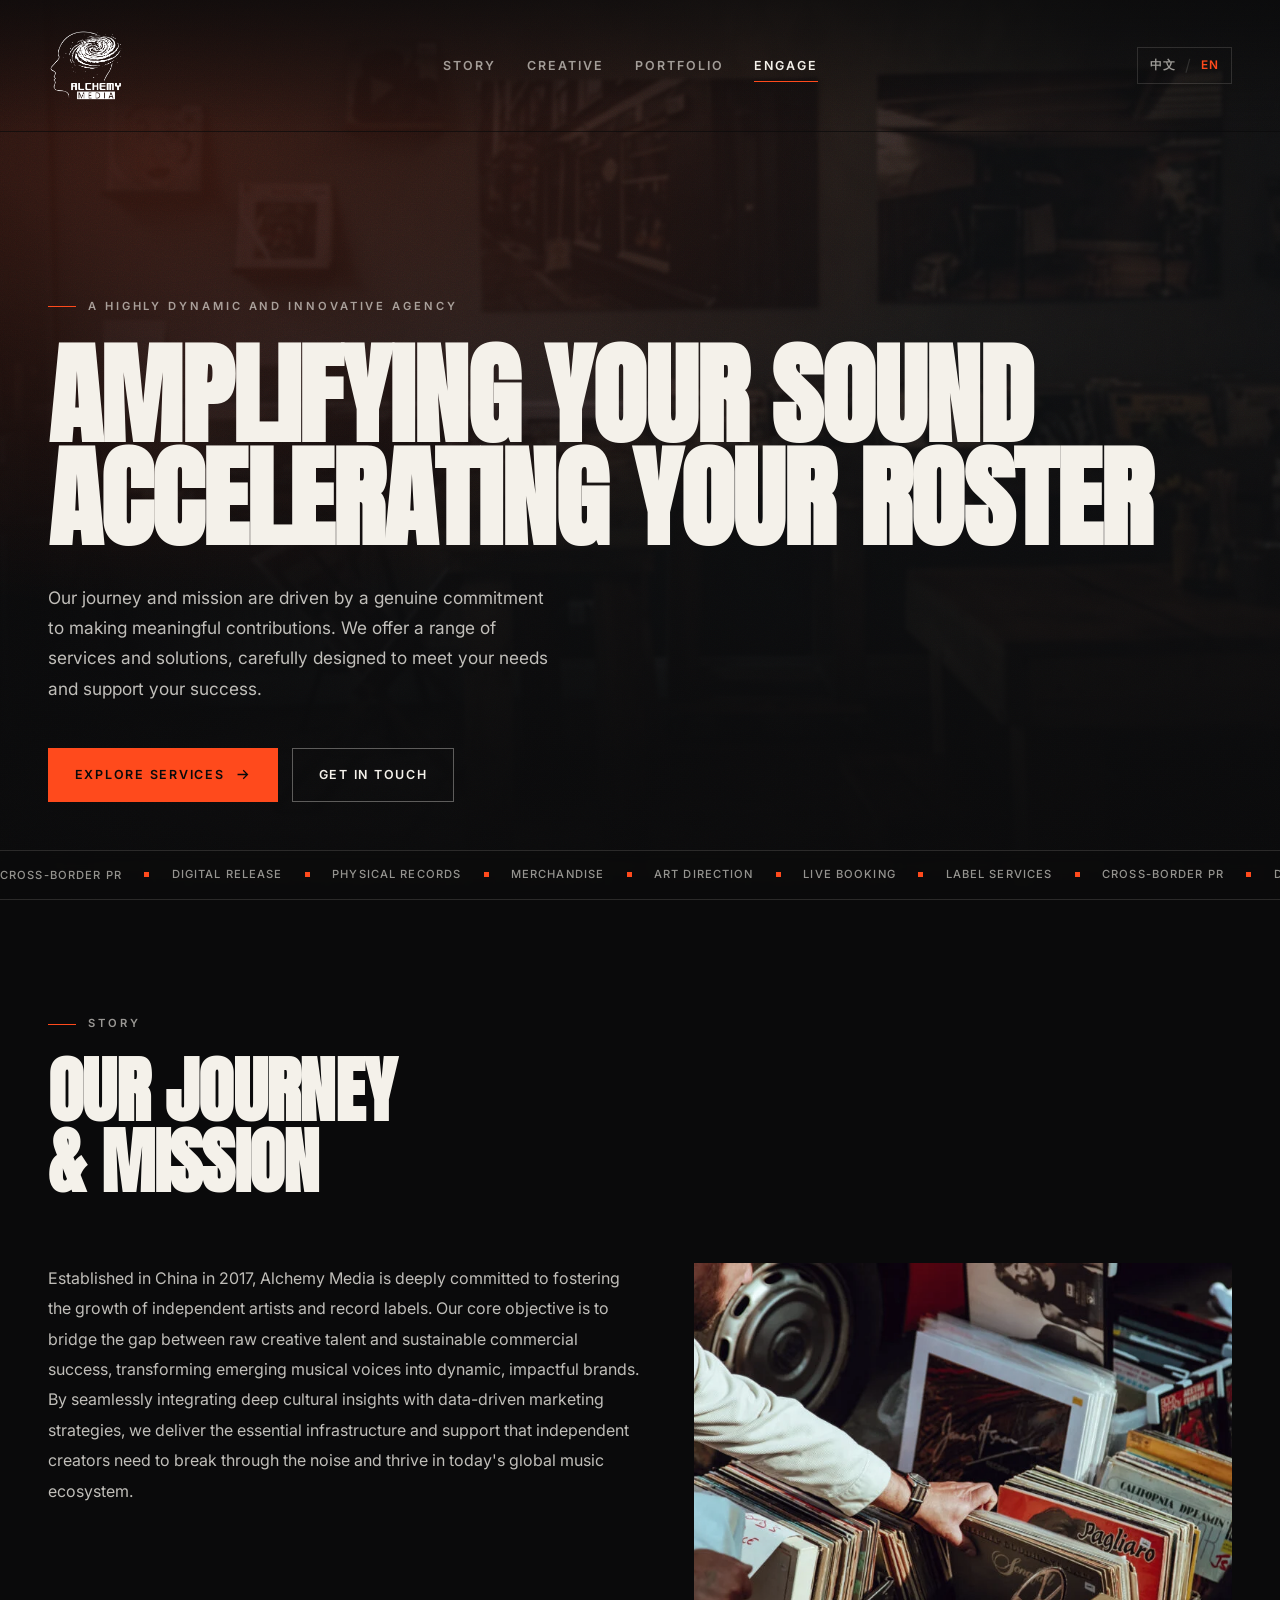
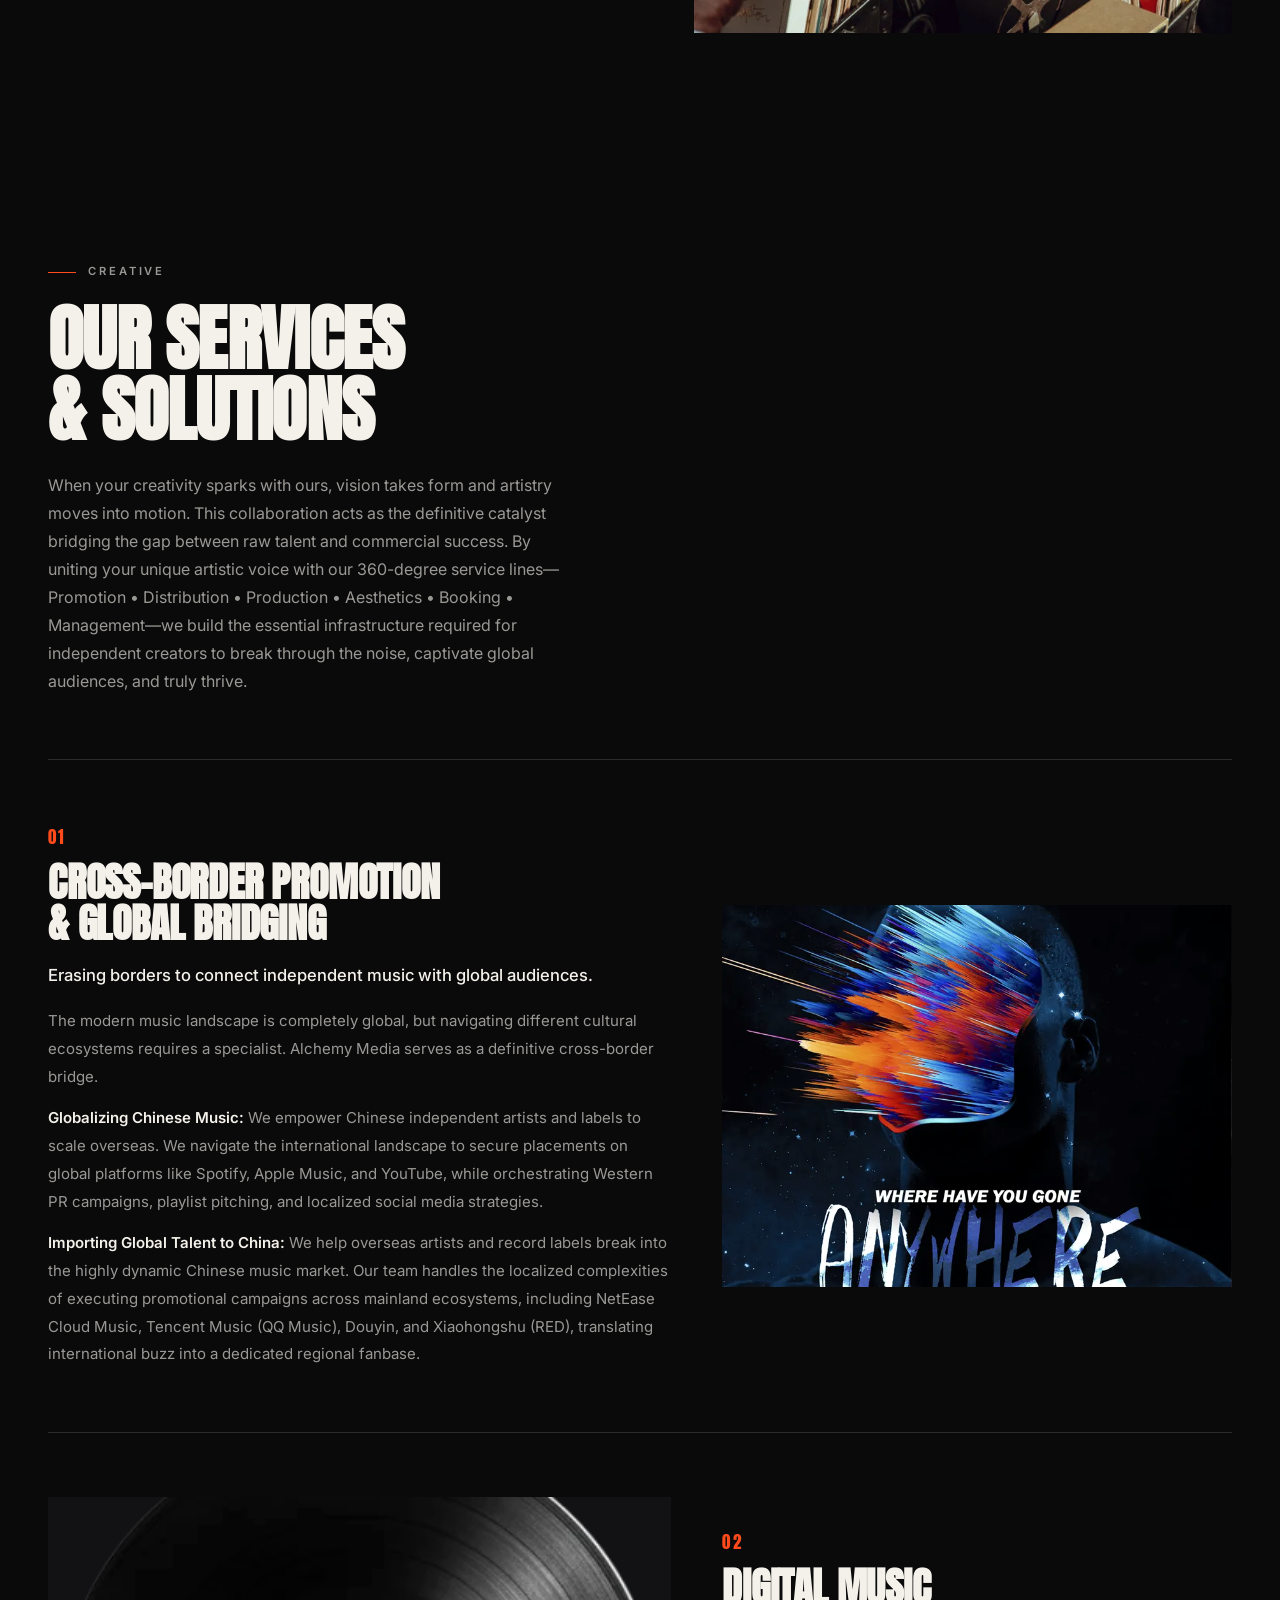
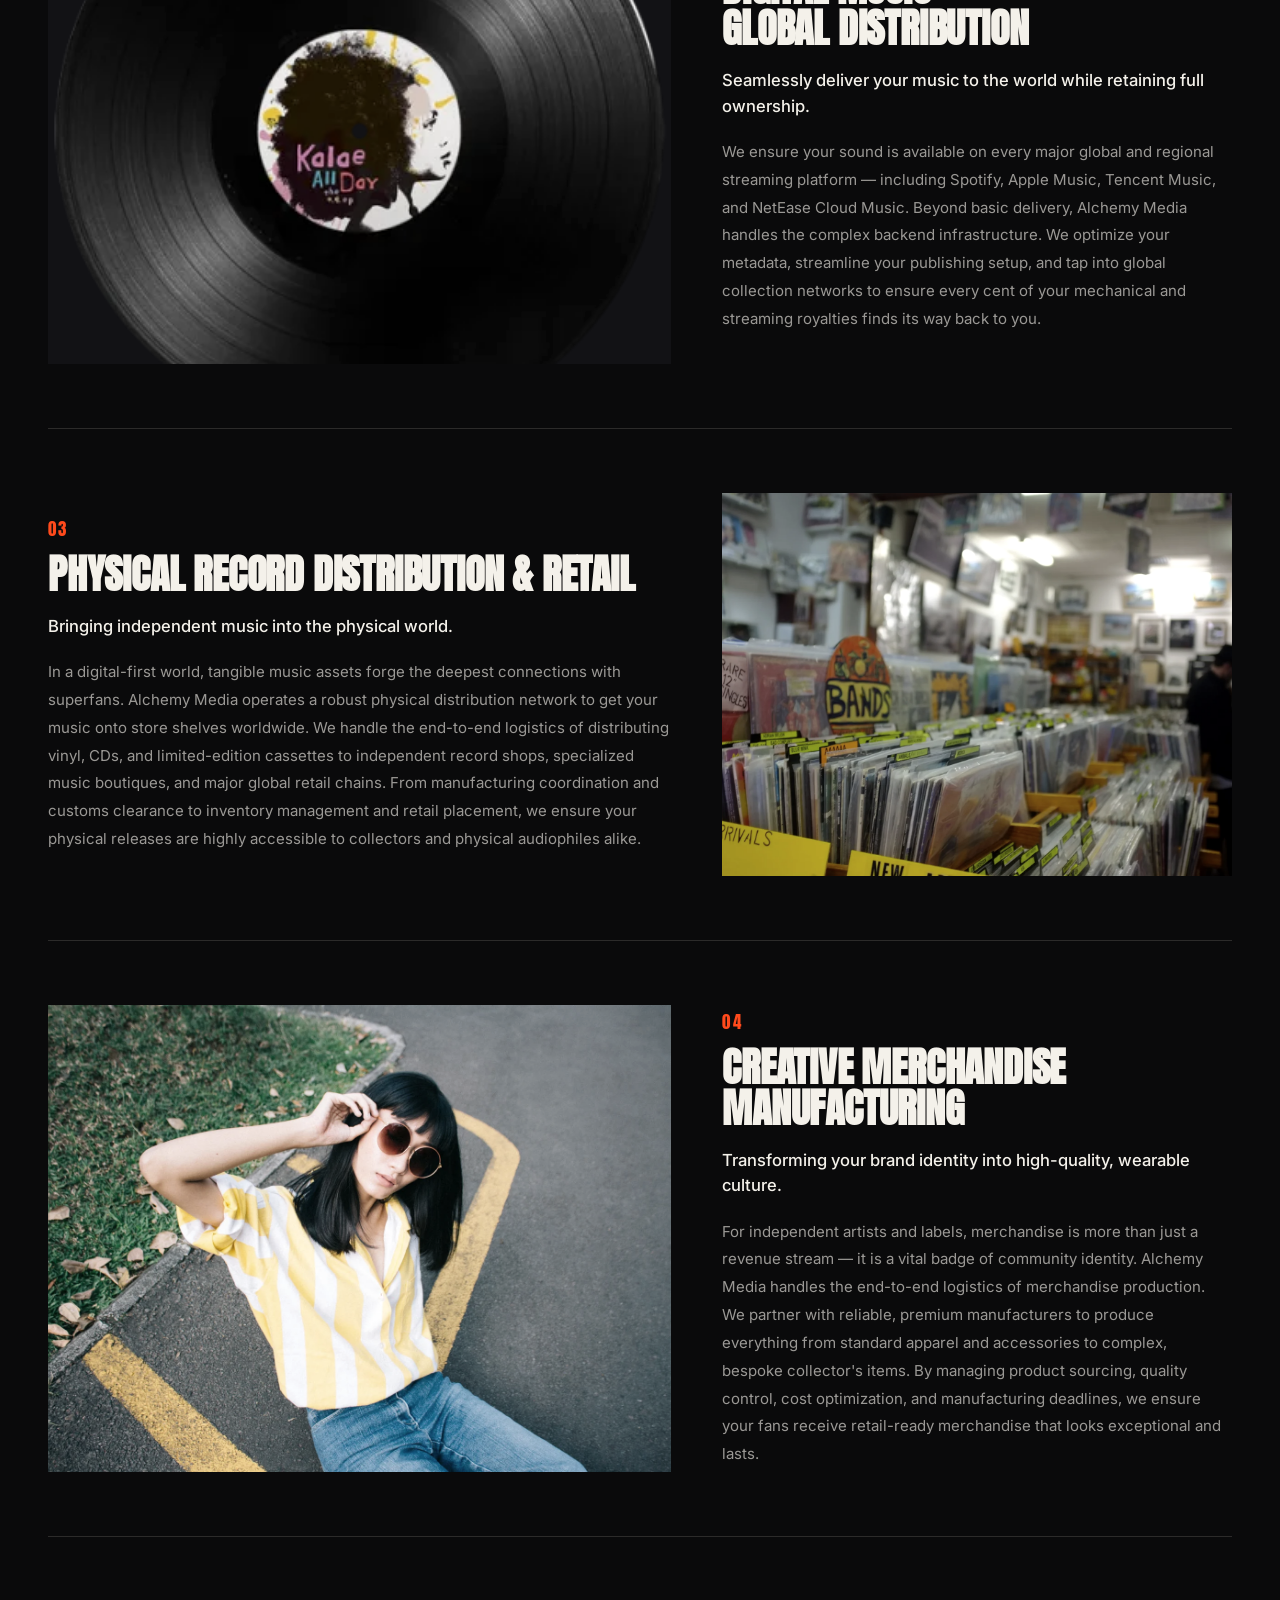
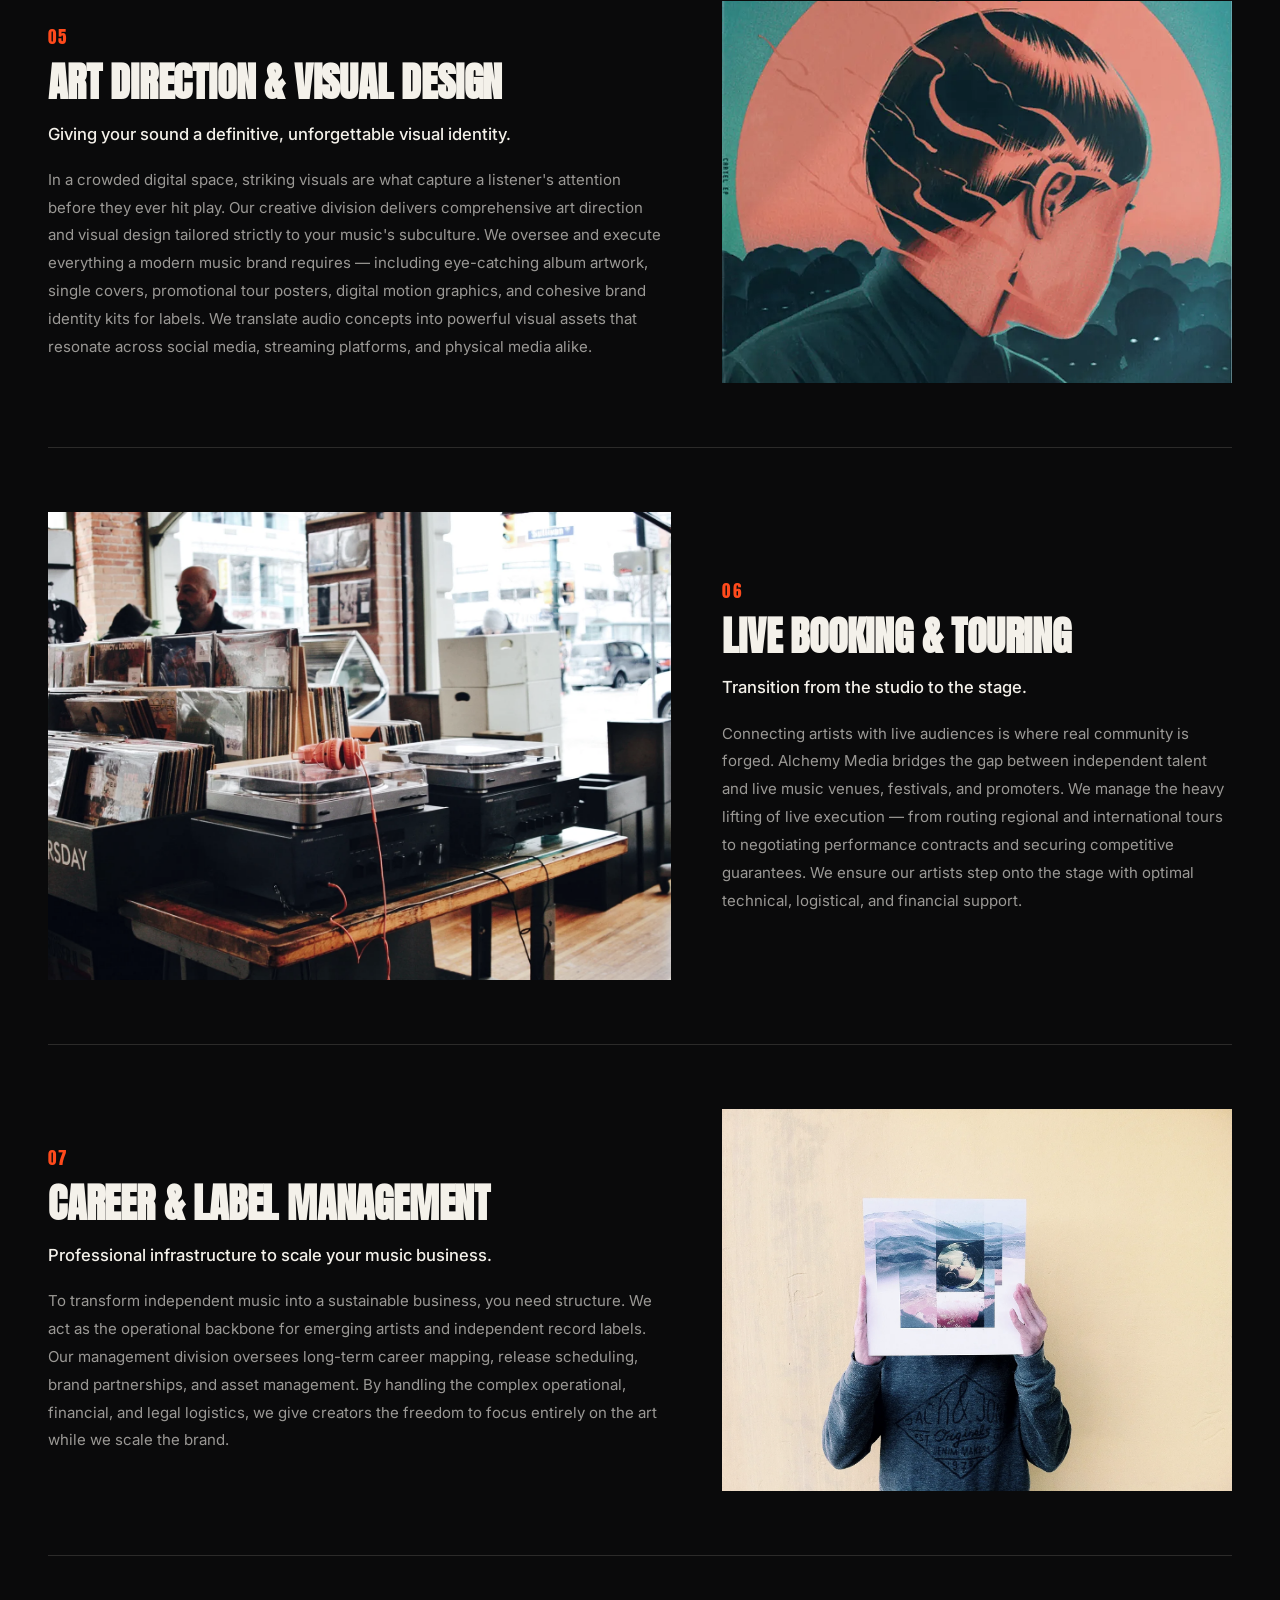
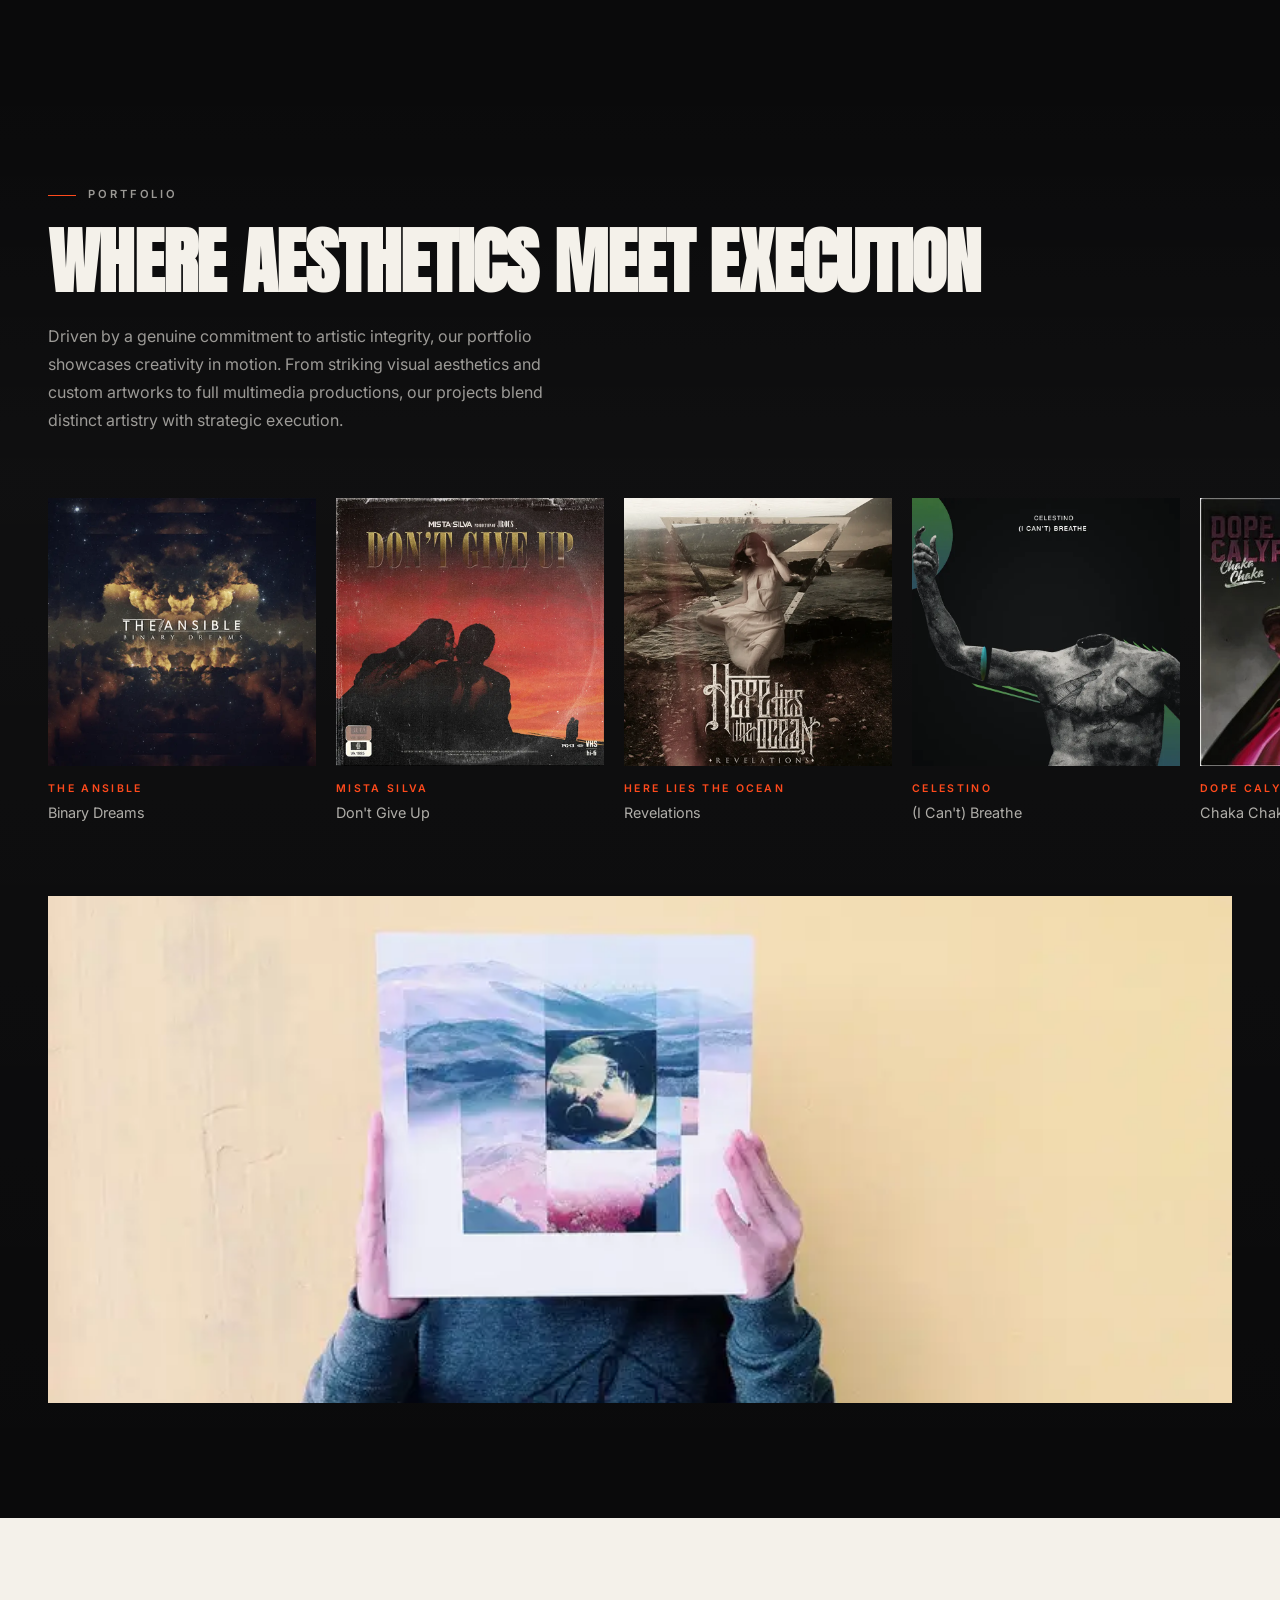
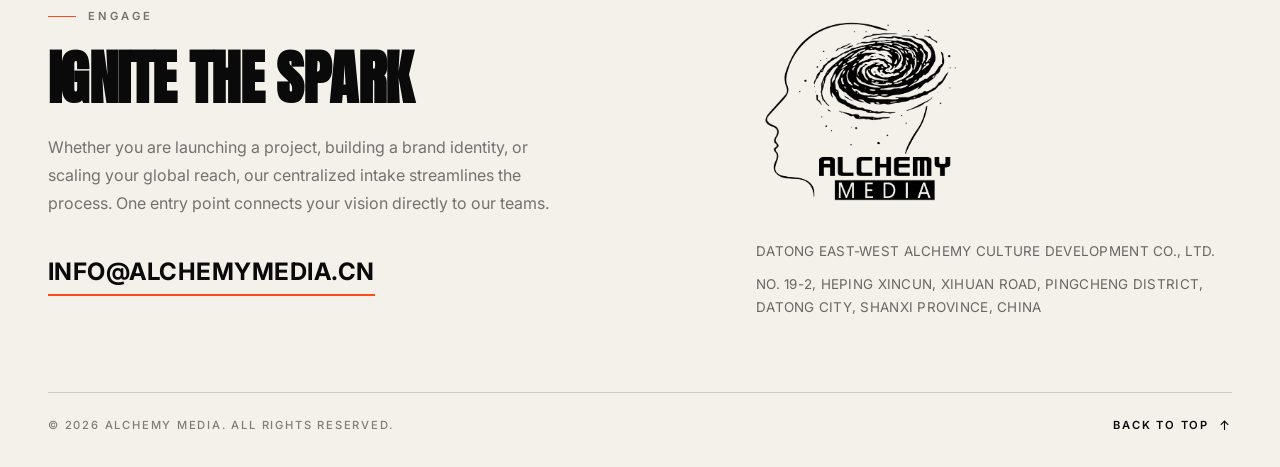
==== commit 7a1f74c1: "中文站文案修复6" ====
--- a/index.html
+++ b/index.html
@@ -490,7 +490,7 @@
           </li>
 
           <!-- 04 -->
-          <li class="service reveal" id="Aesthetics">
+          <li class="service reveal" id="aesthetics">
             <div class="service__text">
               <span class="service__index">04</span>
               <h3 class="service__title">
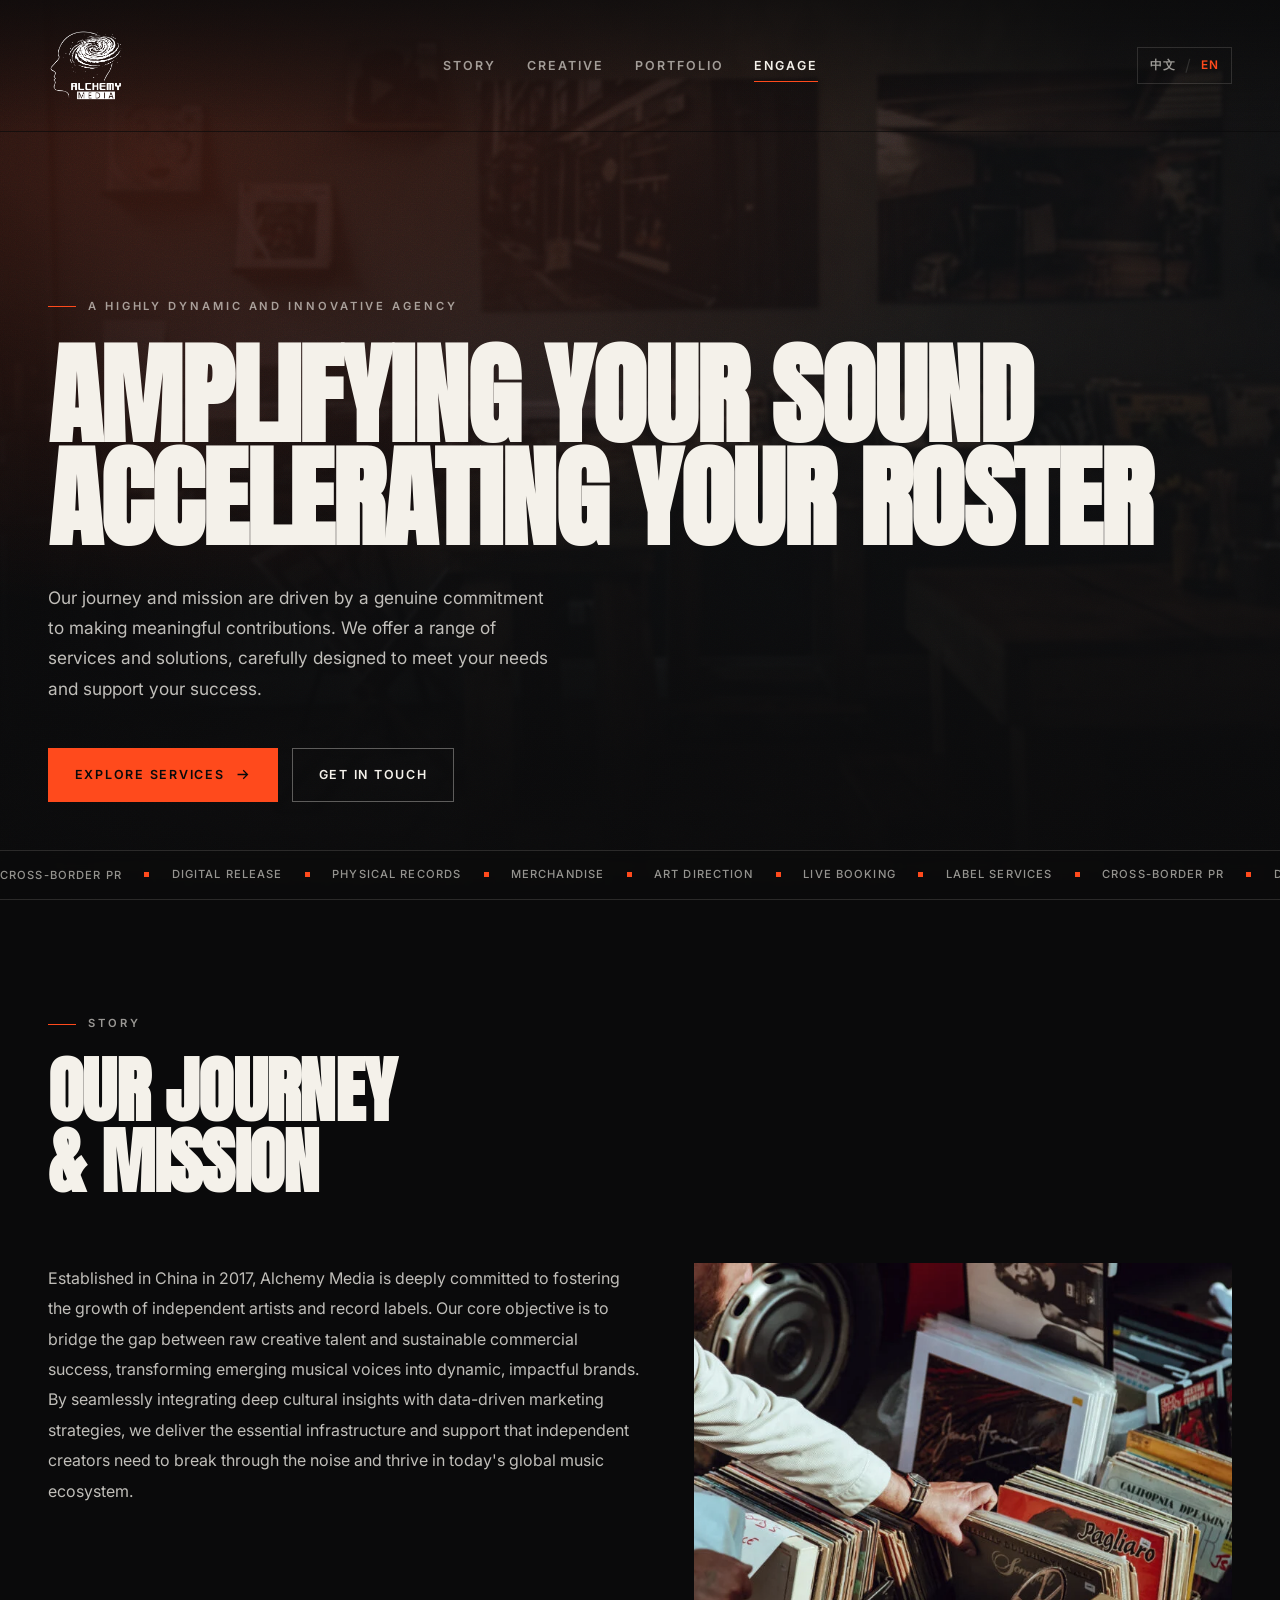
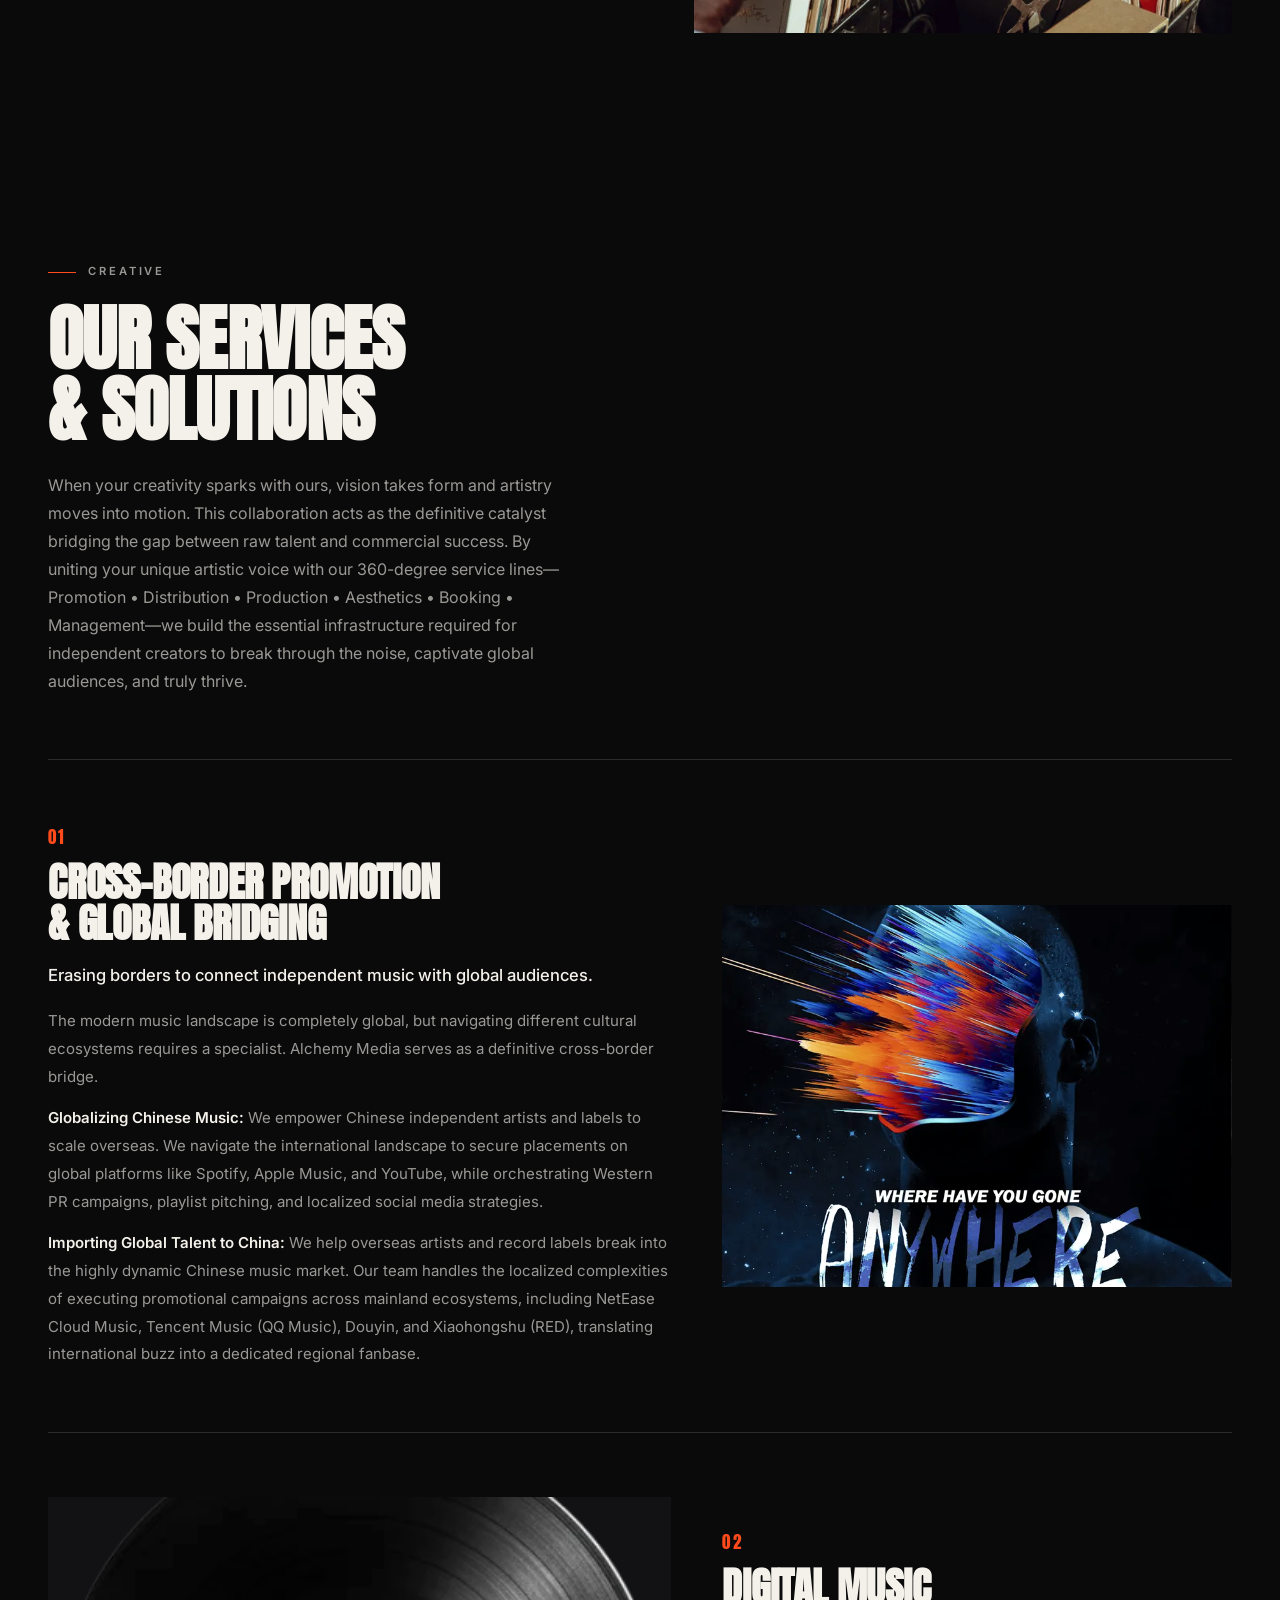
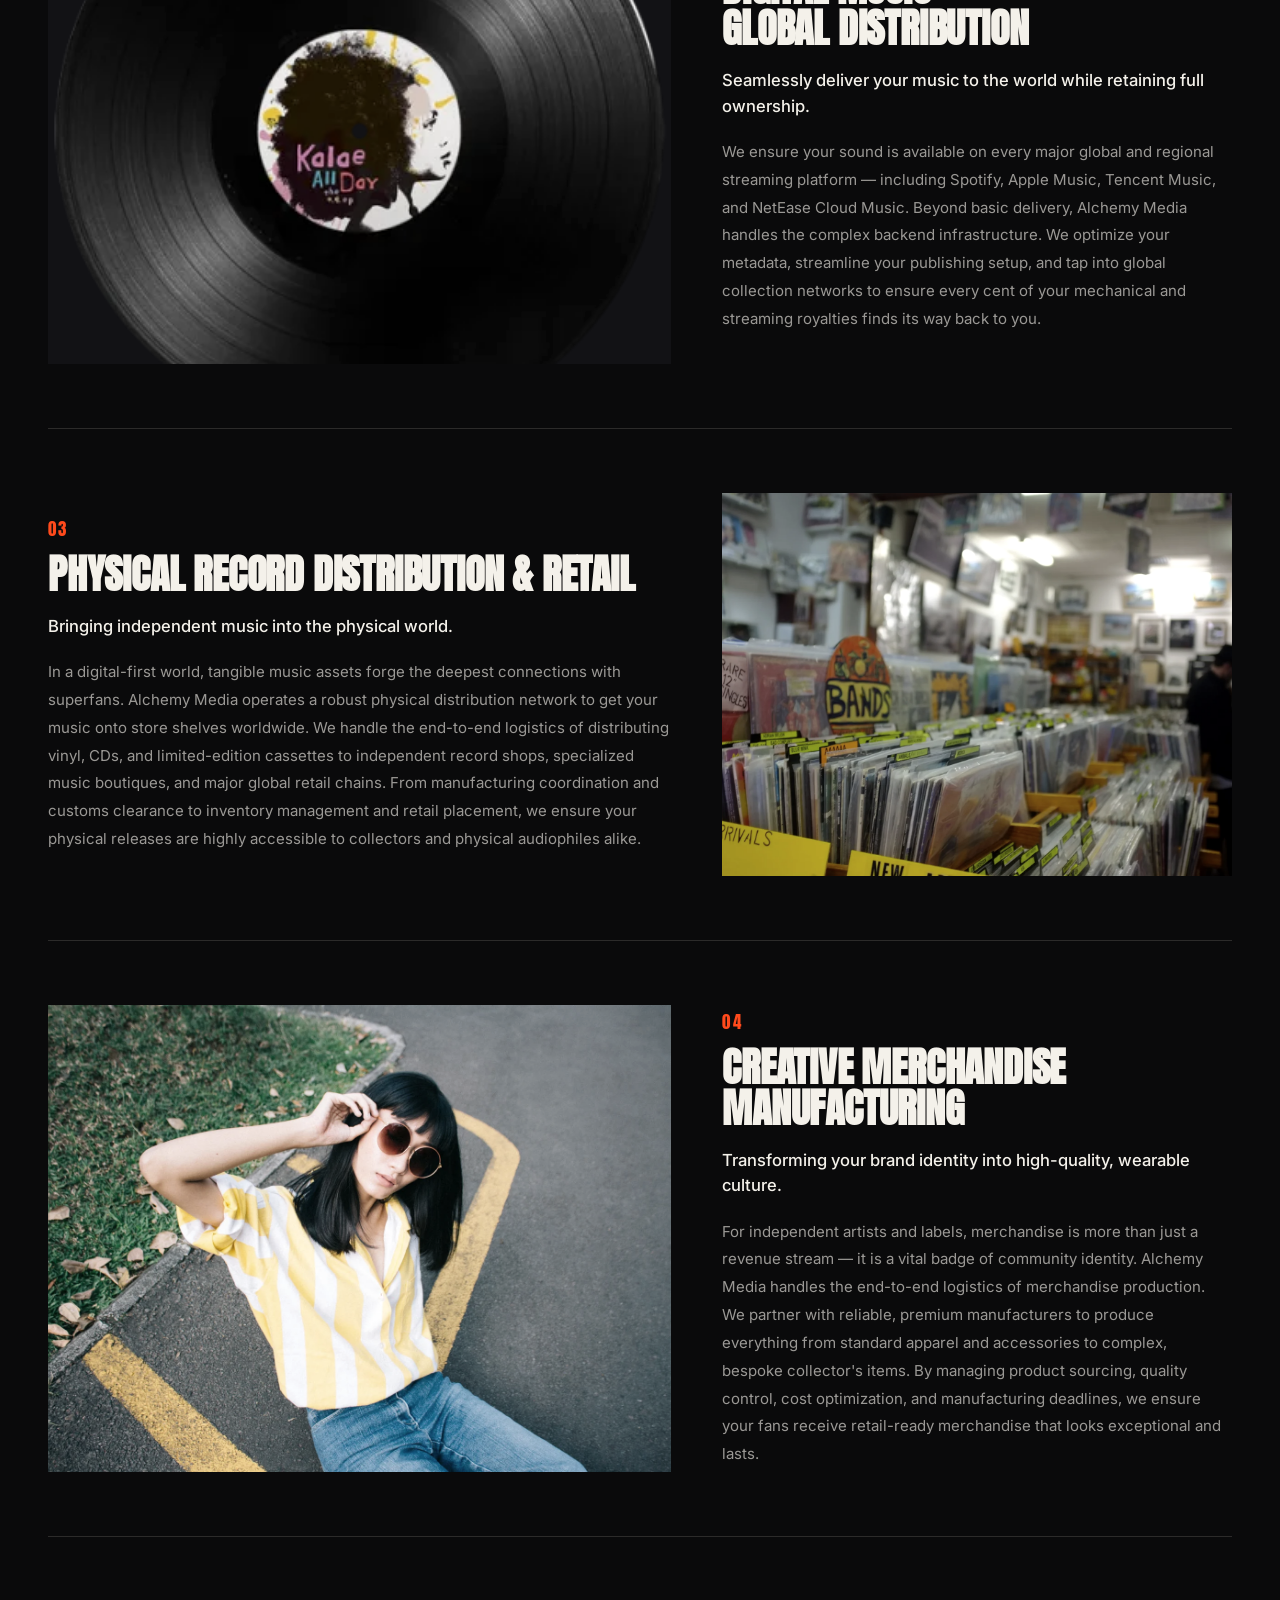
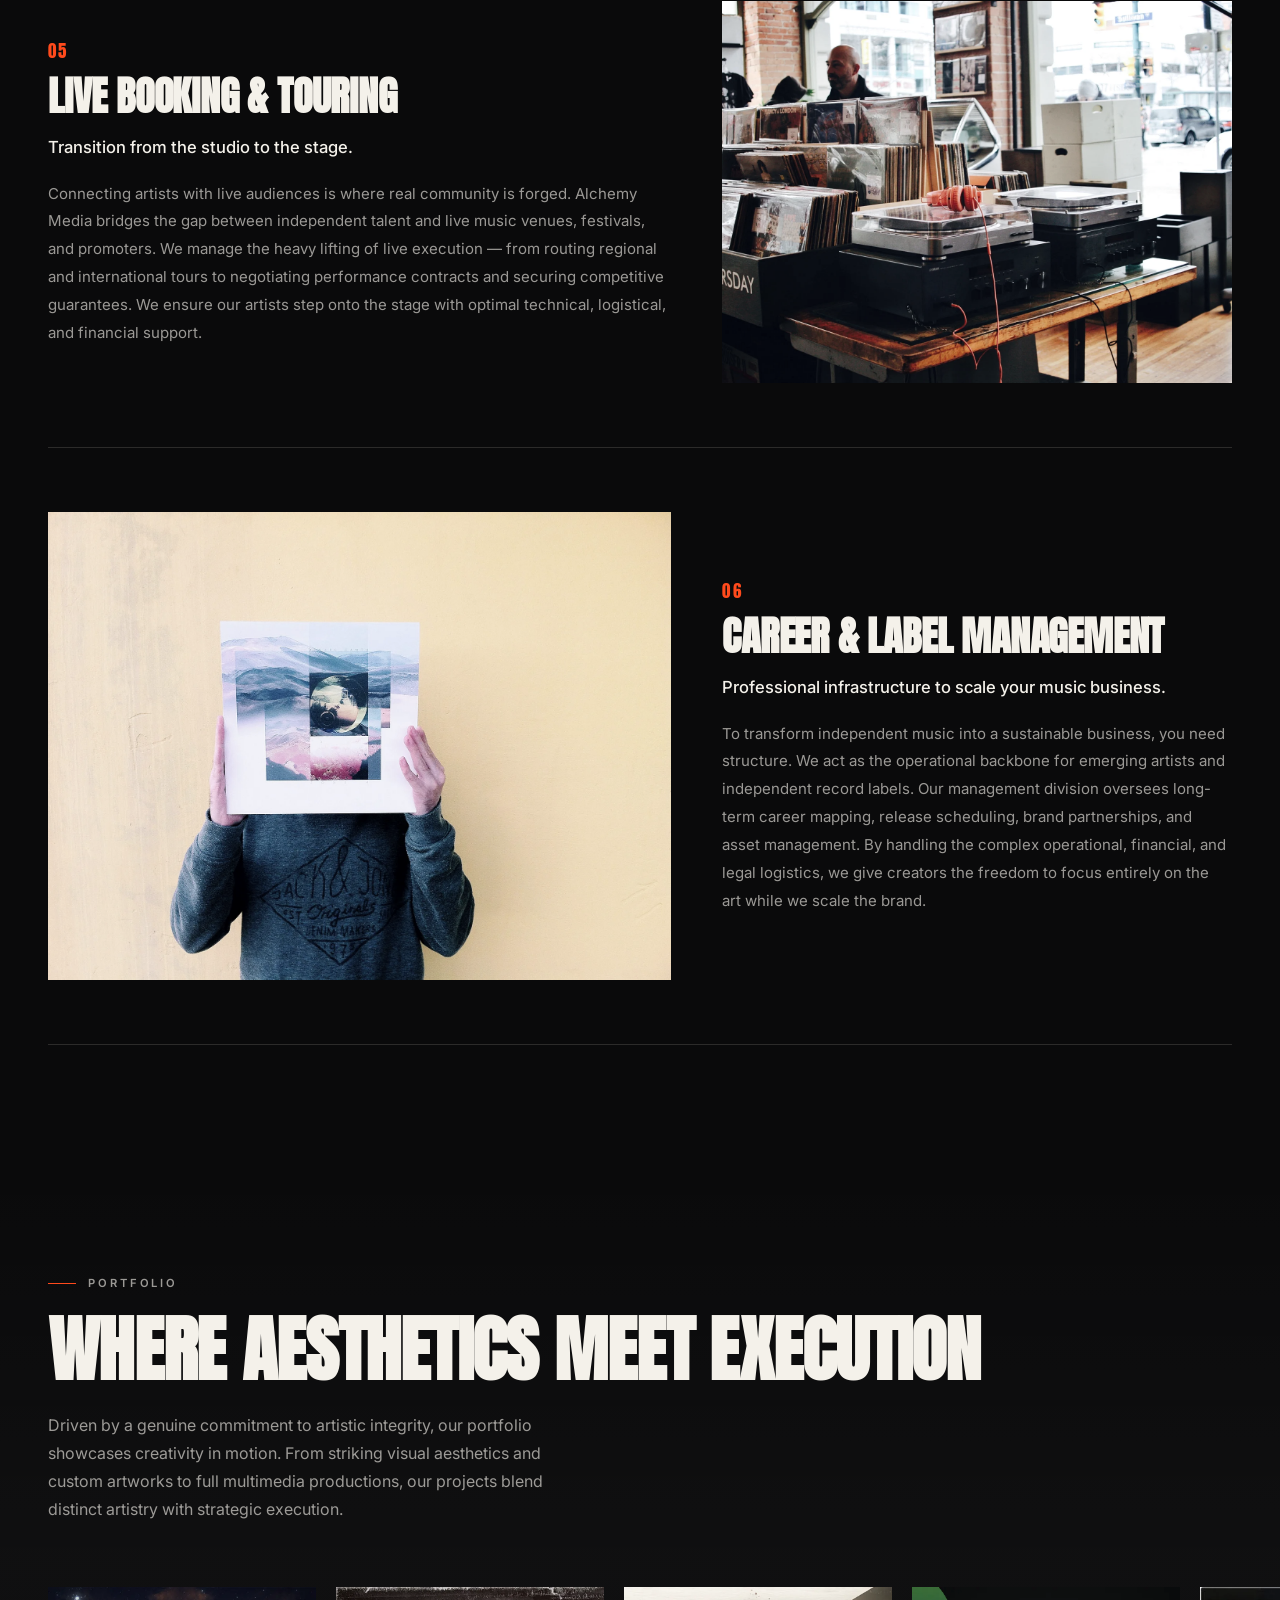
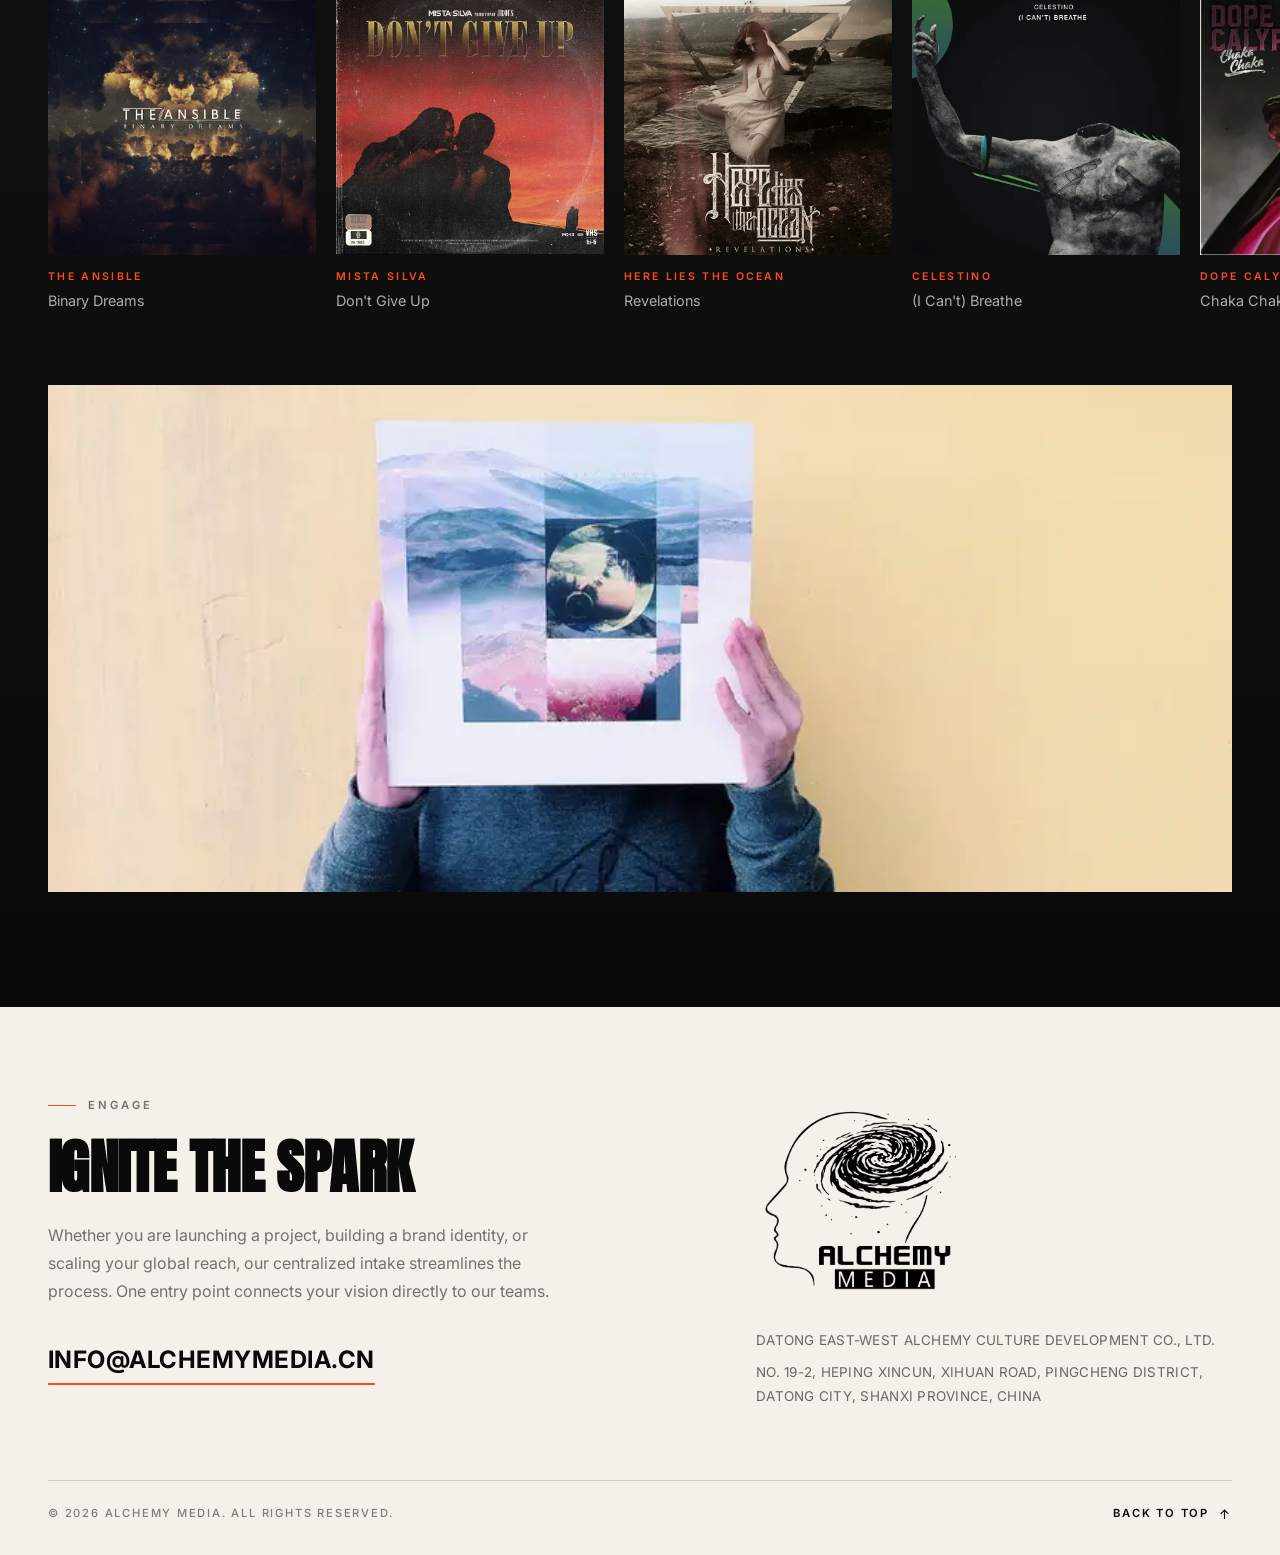
==== commit 1ac58ef0: "中文站文案修复7" ====
--- a/index.html
+++ b/index.html
@@ -511,8 +511,8 @@
             </figure>
           </li>
 
-          <!-- 05 -->
-          <li class="service reveal" id="visual-design">
+          
+          <!-- <li class="service reveal" id="visual-design">
             <div class="service__text">
               <span class="service__index">05</span>
               <h3 class="service__title">
@@ -531,12 +531,12 @@
               <img src="images/boombox-cartel.jpg" width="800" height="800" loading="lazy" decoding="async"
                    alt="Illustrated album cover design">
             </figure>
-          </li>
-
-          <!-- 06 -->
+          </li> -->
+
+          <!-- 05 -->
           <li class="service reveal" id="booking">
             <div class="service__text">
-              <span class="service__index">06</span>
+              <span class="service__index">05</span>
               <h3 class="service__title">
 
                 <span>Live Booking &amp; Touring</span>
@@ -555,10 +555,10 @@
             </figure>
           </li>
 
-          <!-- 07 -->
+          <!-- 06 -->
           <li class="service reveal" id="management">
             <div class="service__text">
-              <span class="service__index">07</span>
+              <span class="service__index">06</span>
               <h3 class="service__title">
 
                 <span>Career &amp; Label Management</span>
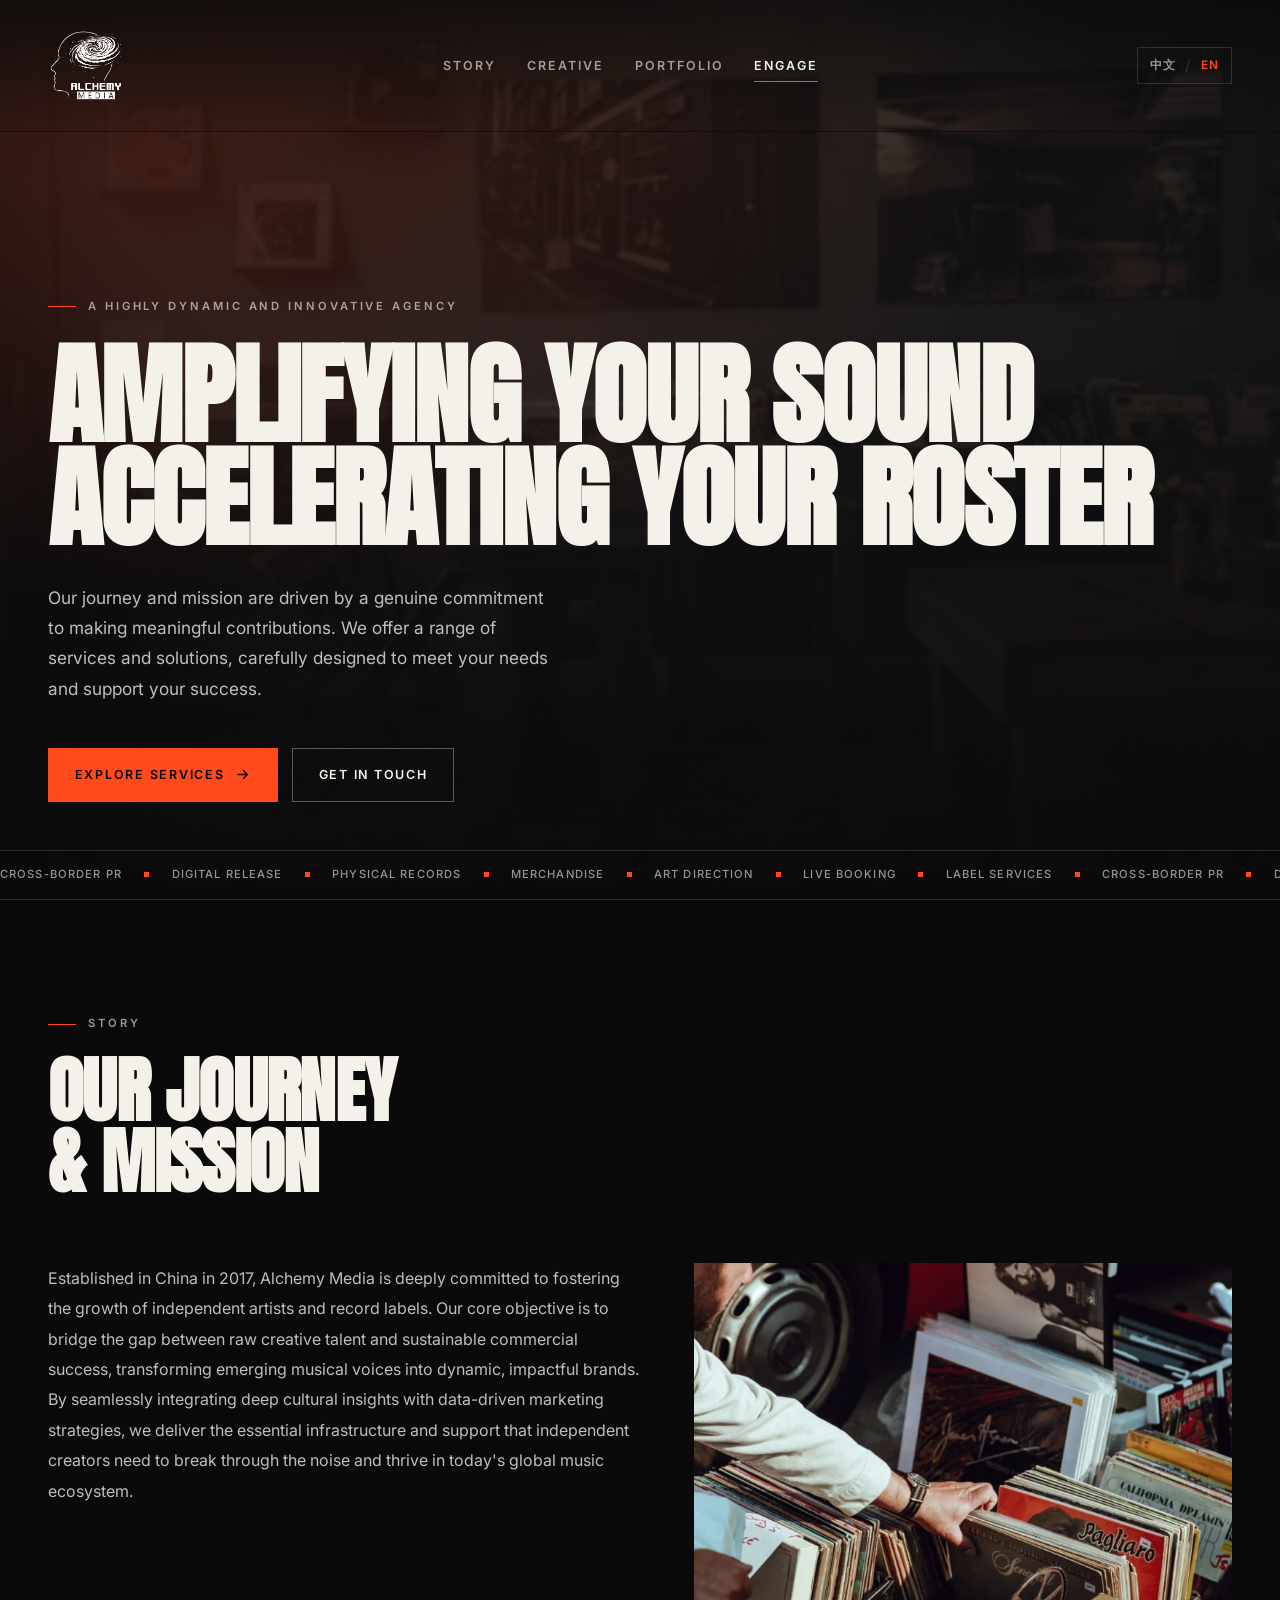
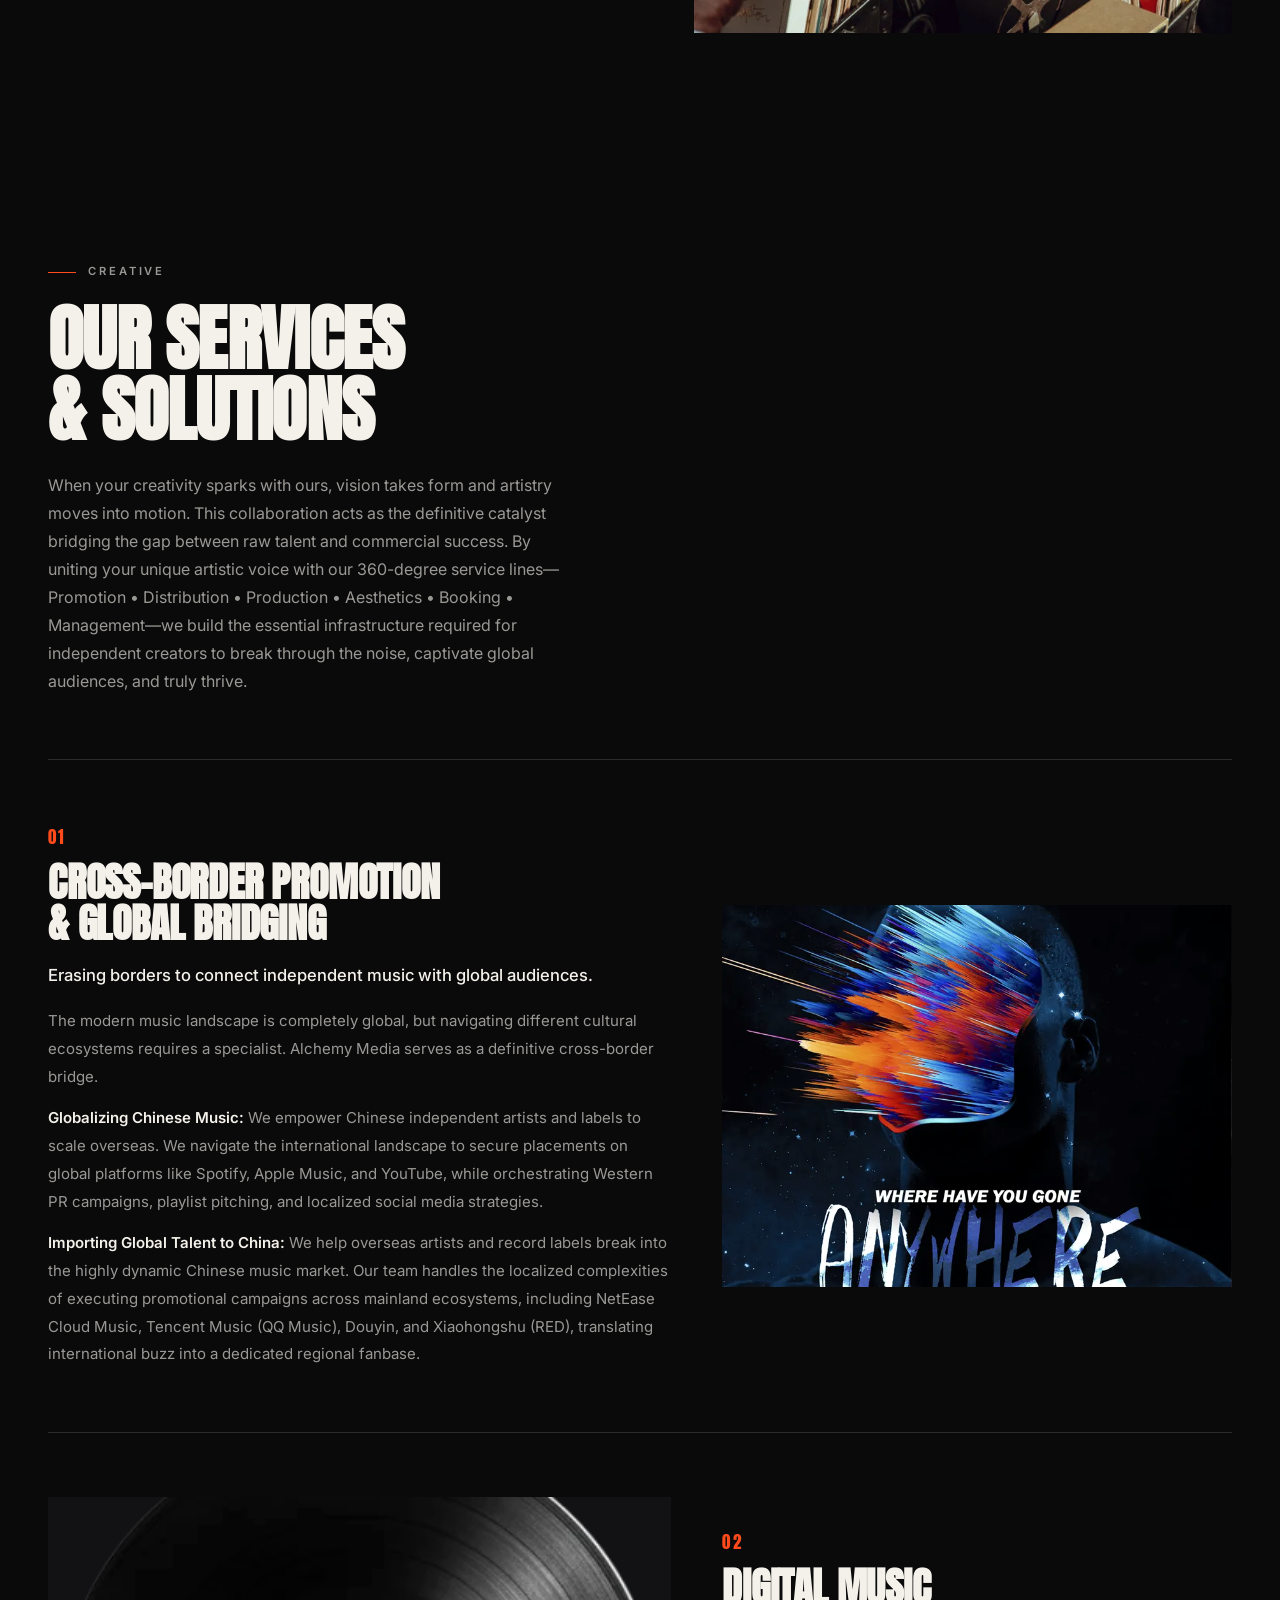
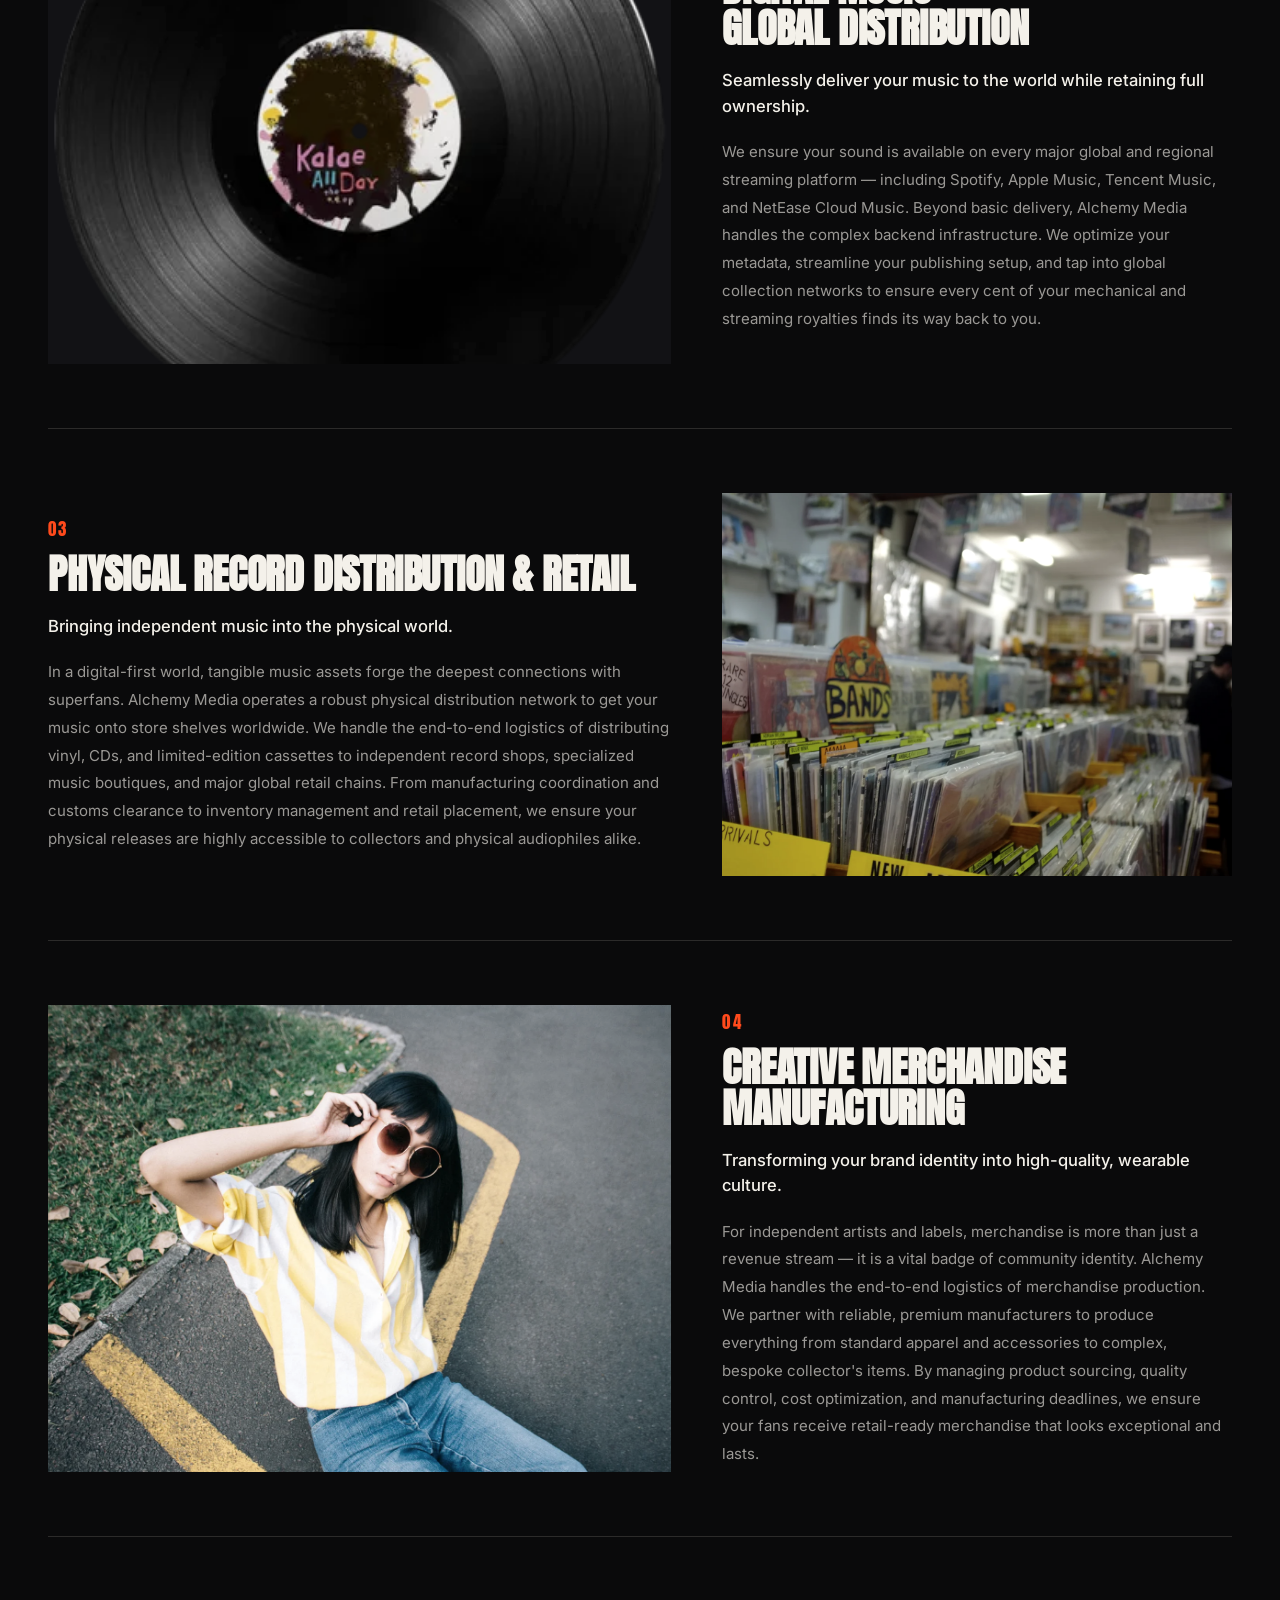
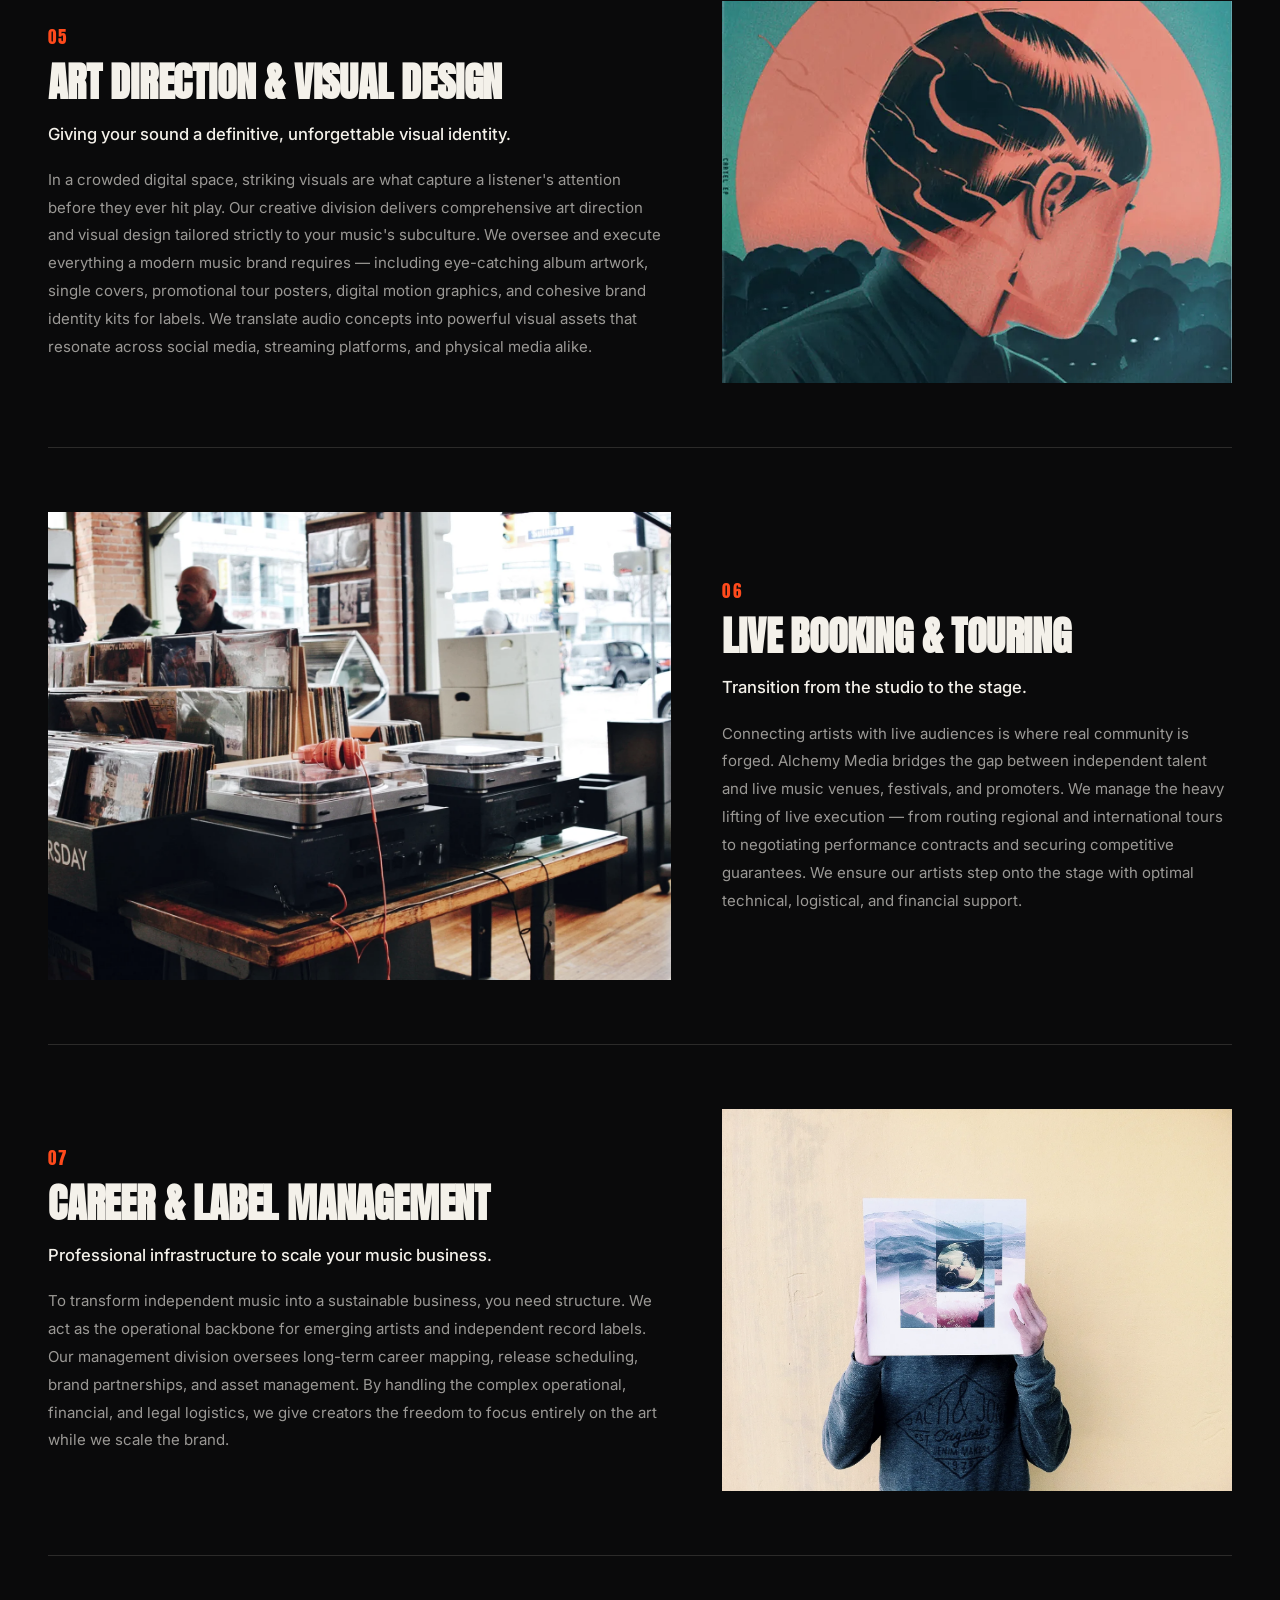
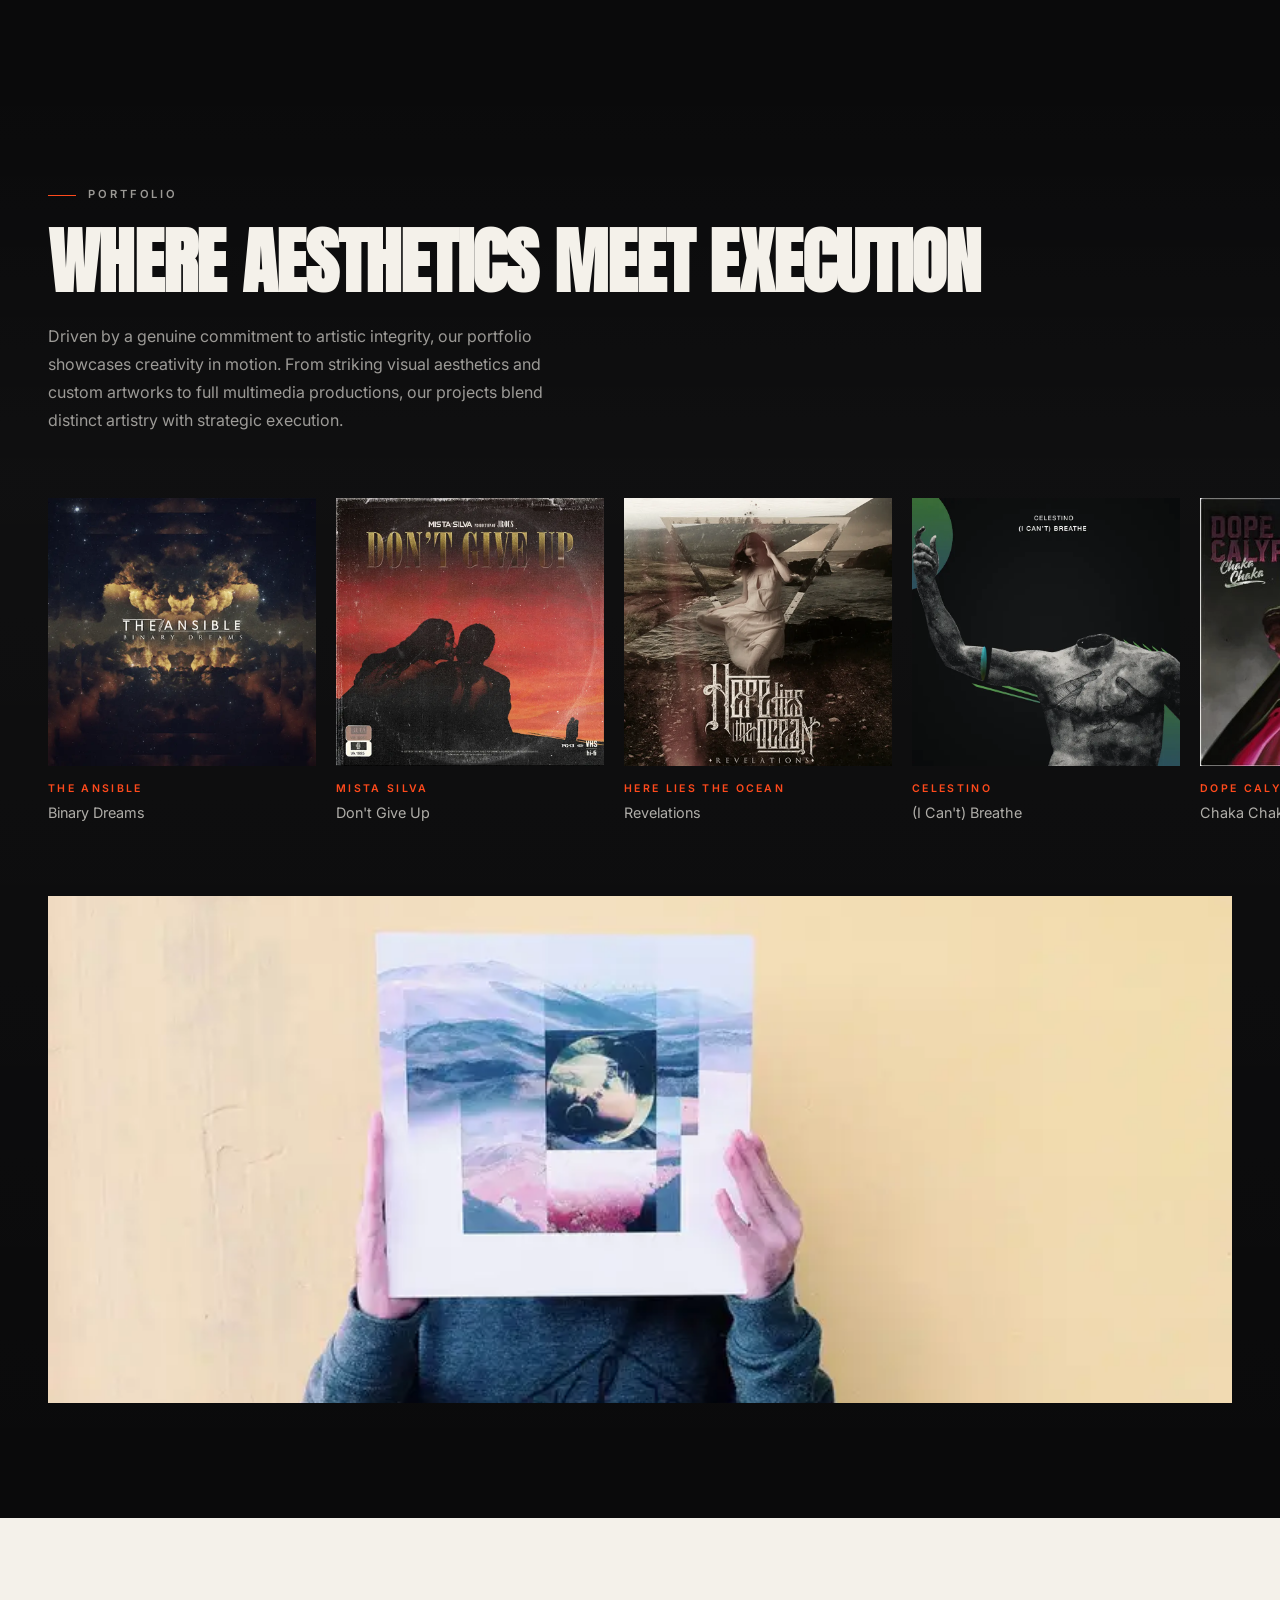
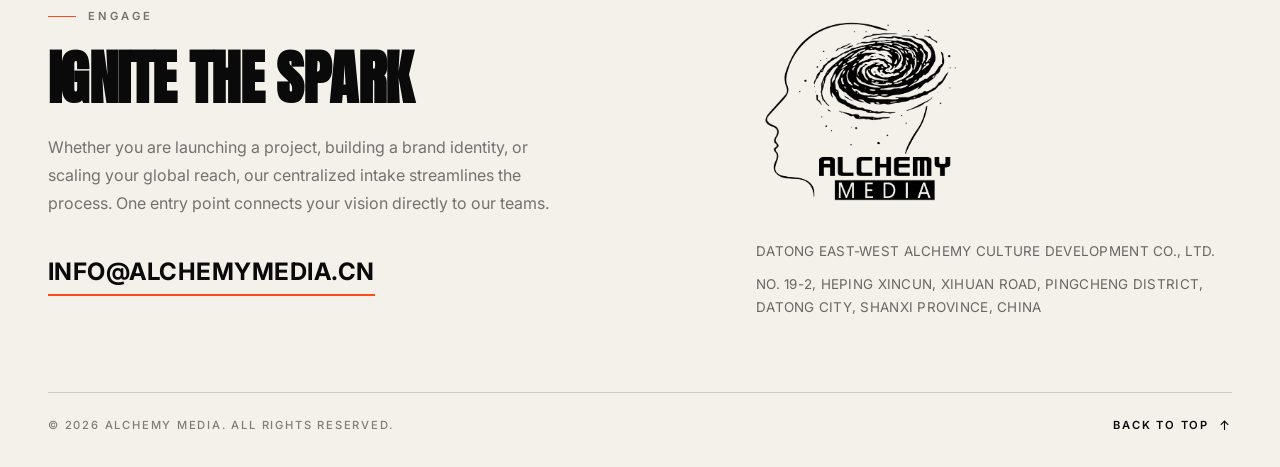
==== commit d3cb3045: "修改锚点" ====
--- a/index.html
+++ b/index.html
@@ -468,7 +468,7 @@
           </li>
 
           <!-- 03 -->
-          <li class="service reveal" id="production">
+          <li class="service reveal" id="physicapdistribution">
             <div class="service__text">
               <span class="service__index">03</span>
               <h3 class="service__title">
@@ -490,7 +490,7 @@
           </li>
 
           <!-- 04 -->
-          <li class="service reveal" id="aesthetics">
+          <li class="service reveal" id="production">
             <div class="service__text">
               <span class="service__index">04</span>
               <h3 class="service__title">
@@ -512,7 +512,7 @@
           </li>
 
           
-          <!-- <li class="service reveal" id="visual-design">
+           <li class="service reveal" id="aesthetics">
             <div class="service__text">
               <span class="service__index">05</span>
               <h3 class="service__title">
@@ -531,12 +531,12 @@
               <img src="images/boombox-cartel.jpg" width="800" height="800" loading="lazy" decoding="async"
                    alt="Illustrated album cover design">
             </figure>
-          </li> -->
-
-          <!-- 05 -->
+          </li> 
+
+          <!-- 06 -->
           <li class="service reveal" id="booking">
             <div class="service__text">
-              <span class="service__index">05</span>
+              <span class="service__index">06</span>
               <h3 class="service__title">
 
                 <span>Live Booking &amp; Touring</span>
@@ -555,10 +555,10 @@
             </figure>
           </li>
 
-          <!-- 06 -->
+          <!-- 07 -->
           <li class="service reveal" id="management">
             <div class="service__text">
-              <span class="service__index">06</span>
+              <span class="service__index">07</span>
               <h3 class="service__title">
 
                 <span>Career &amp; Label Management</span>
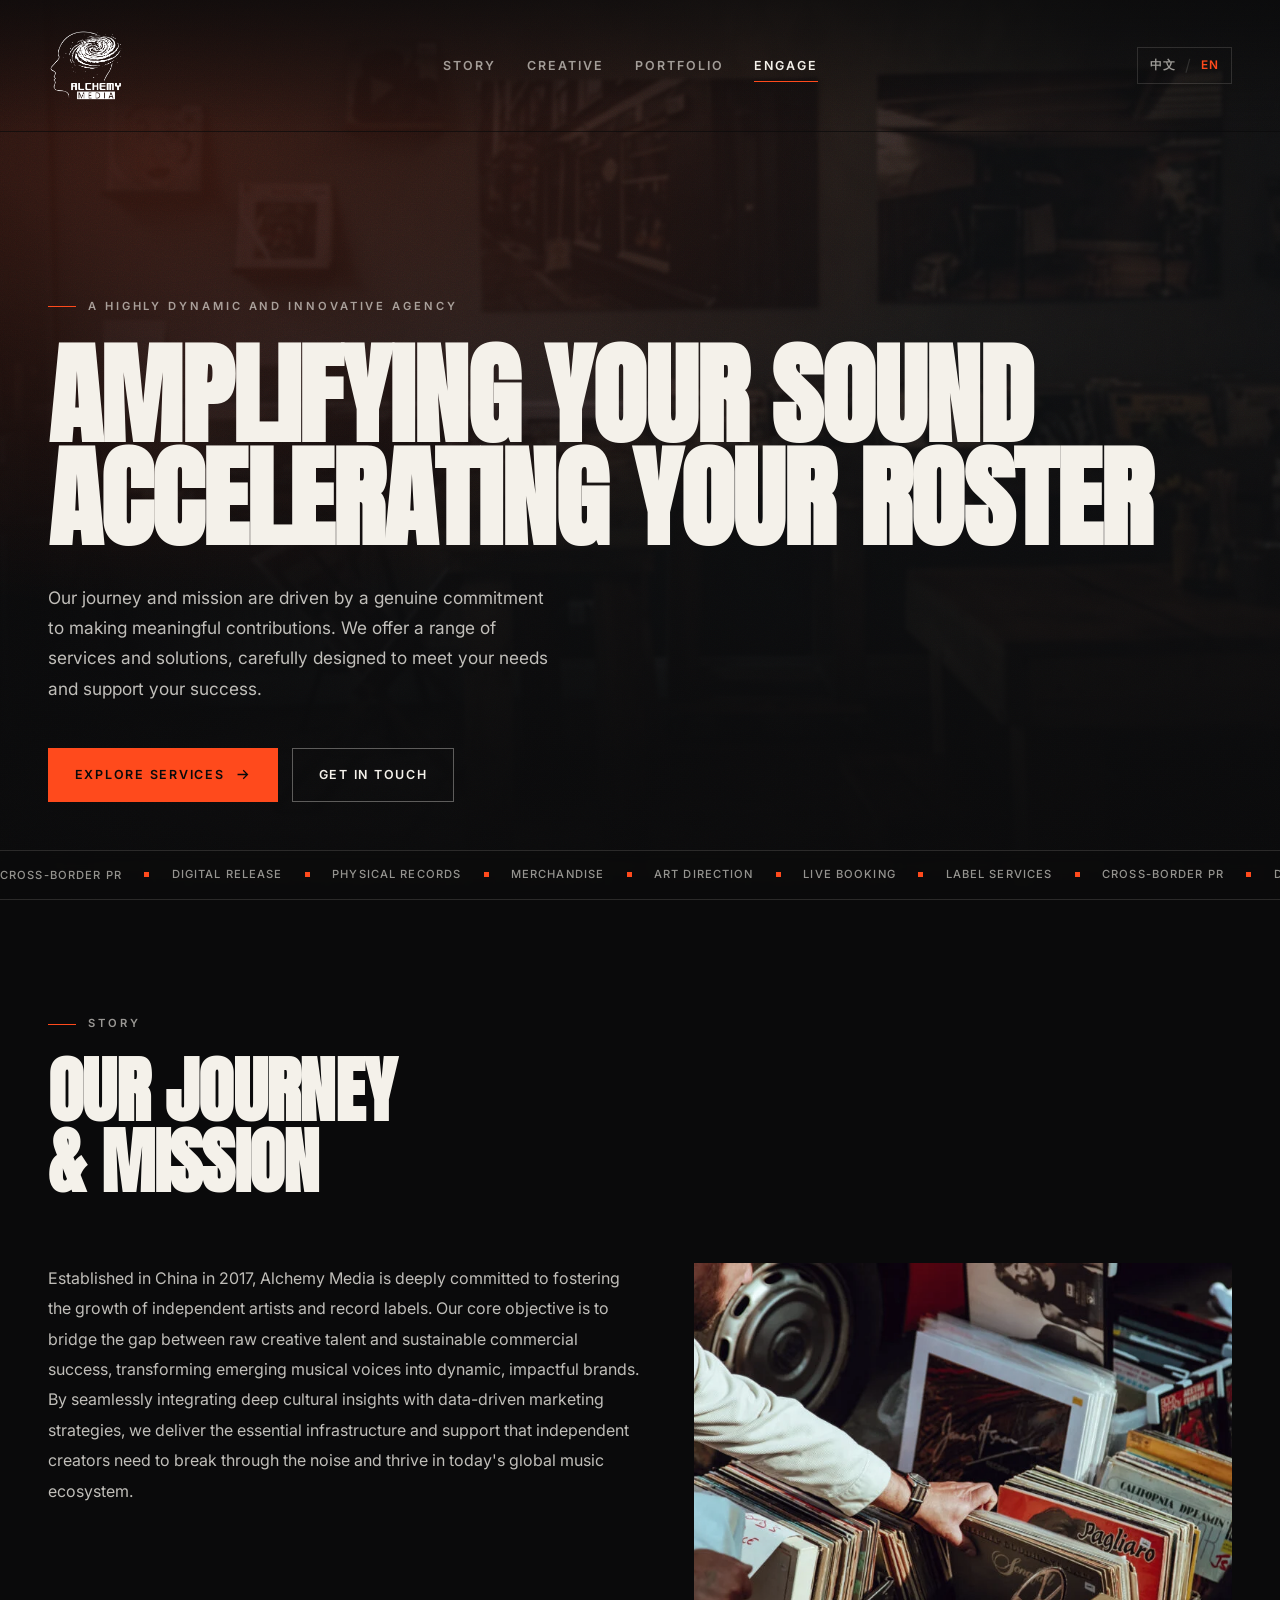
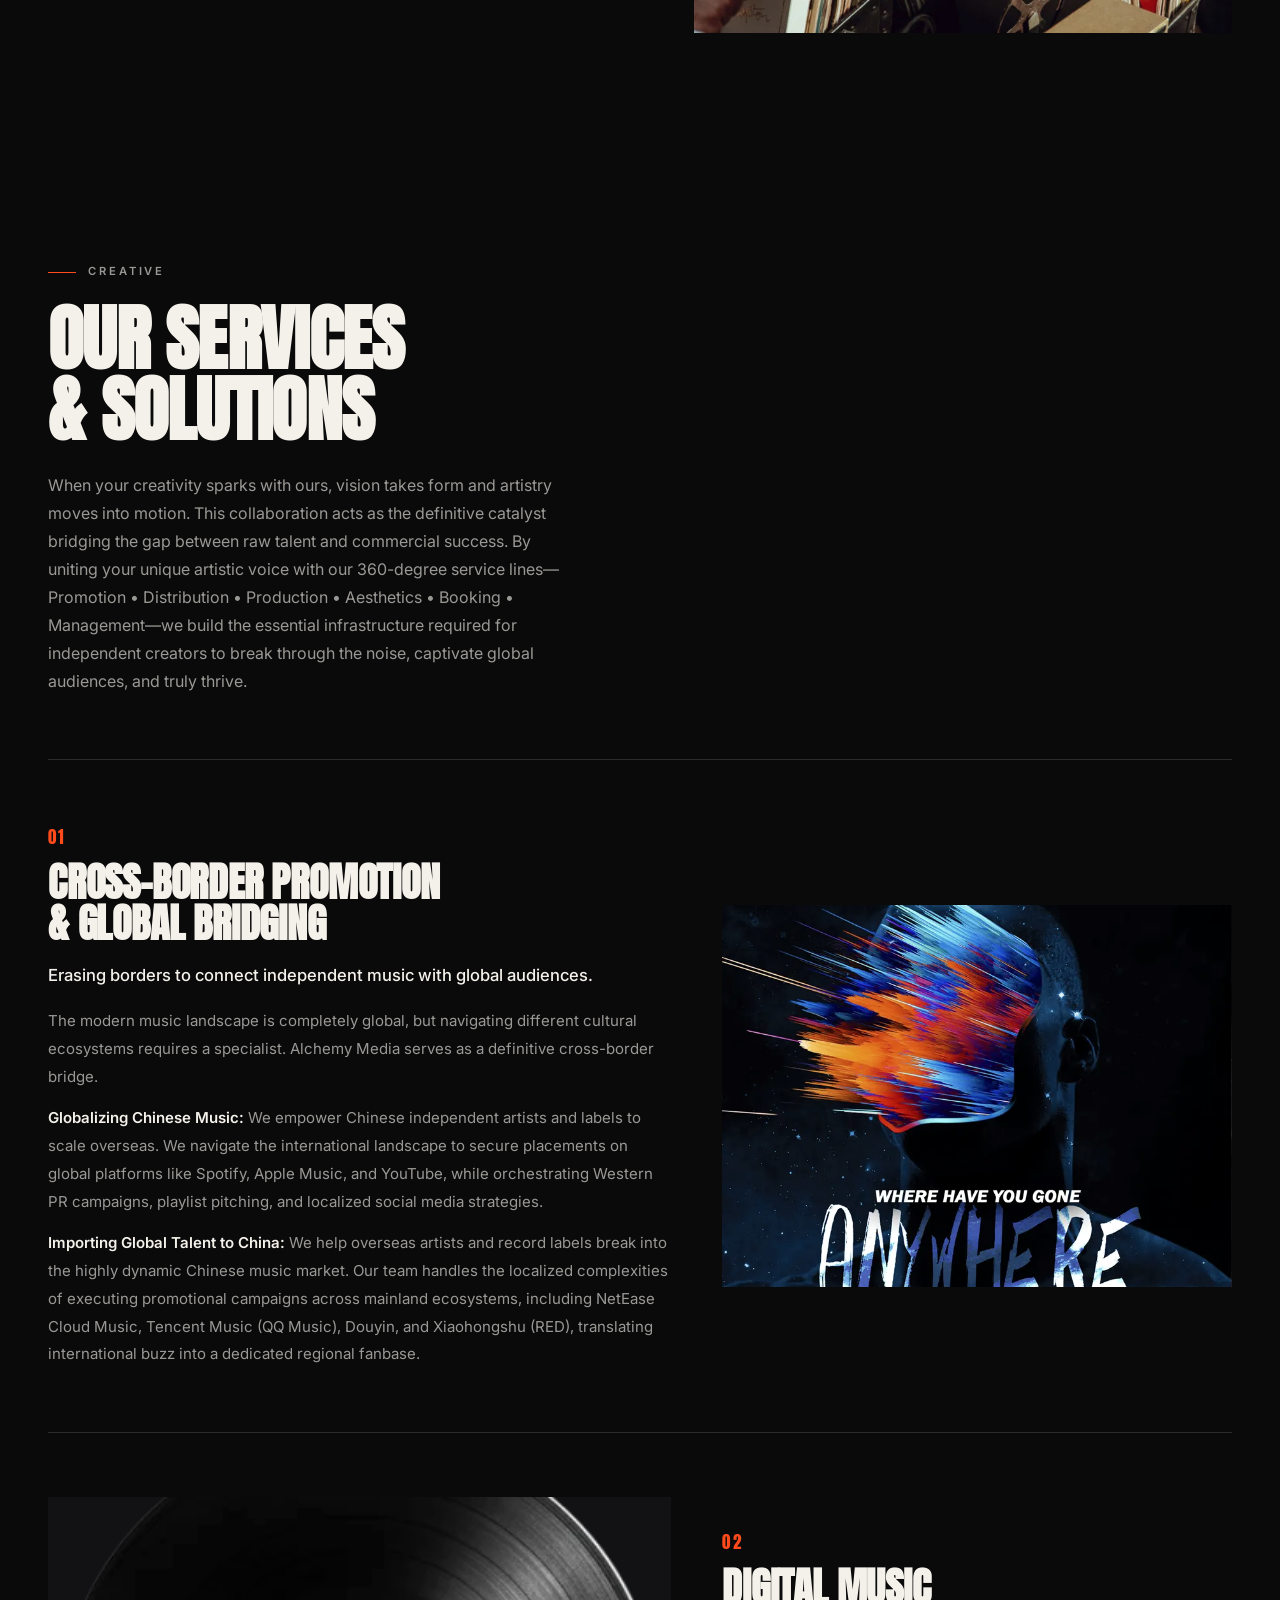
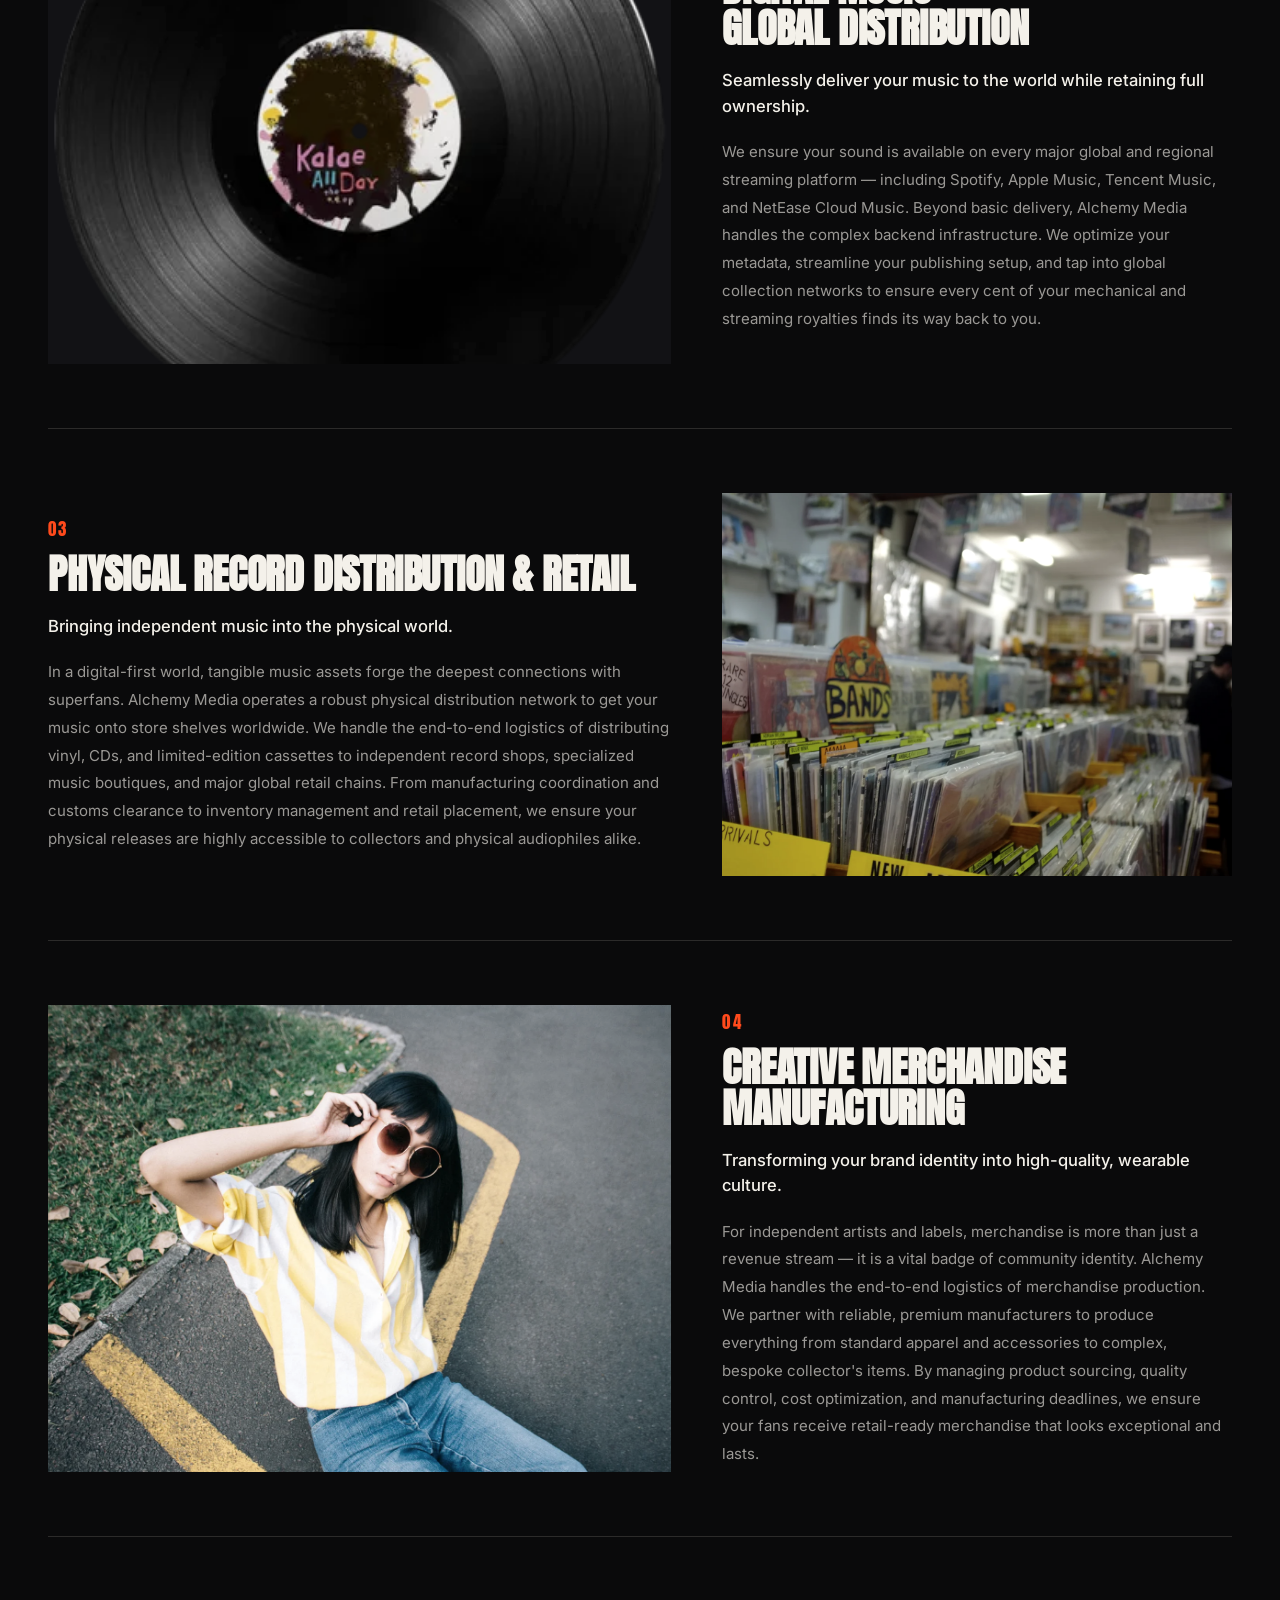
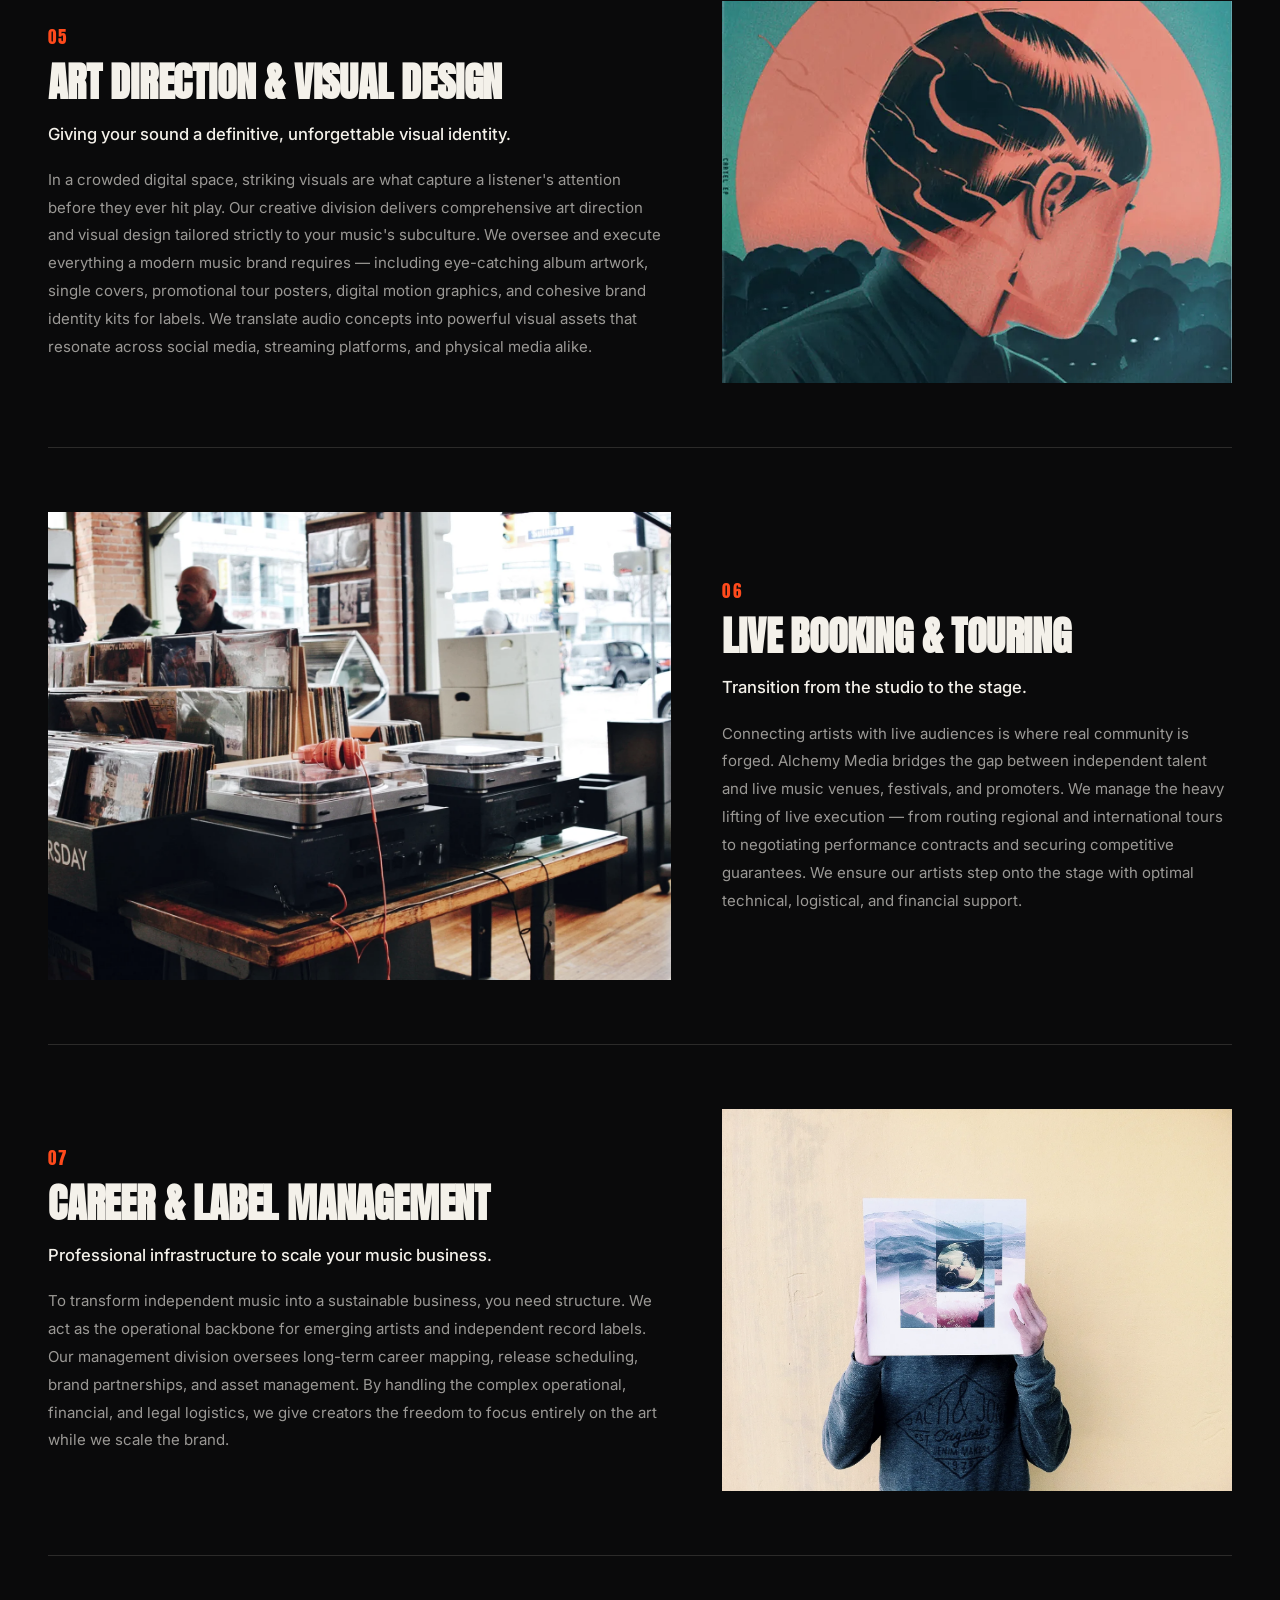
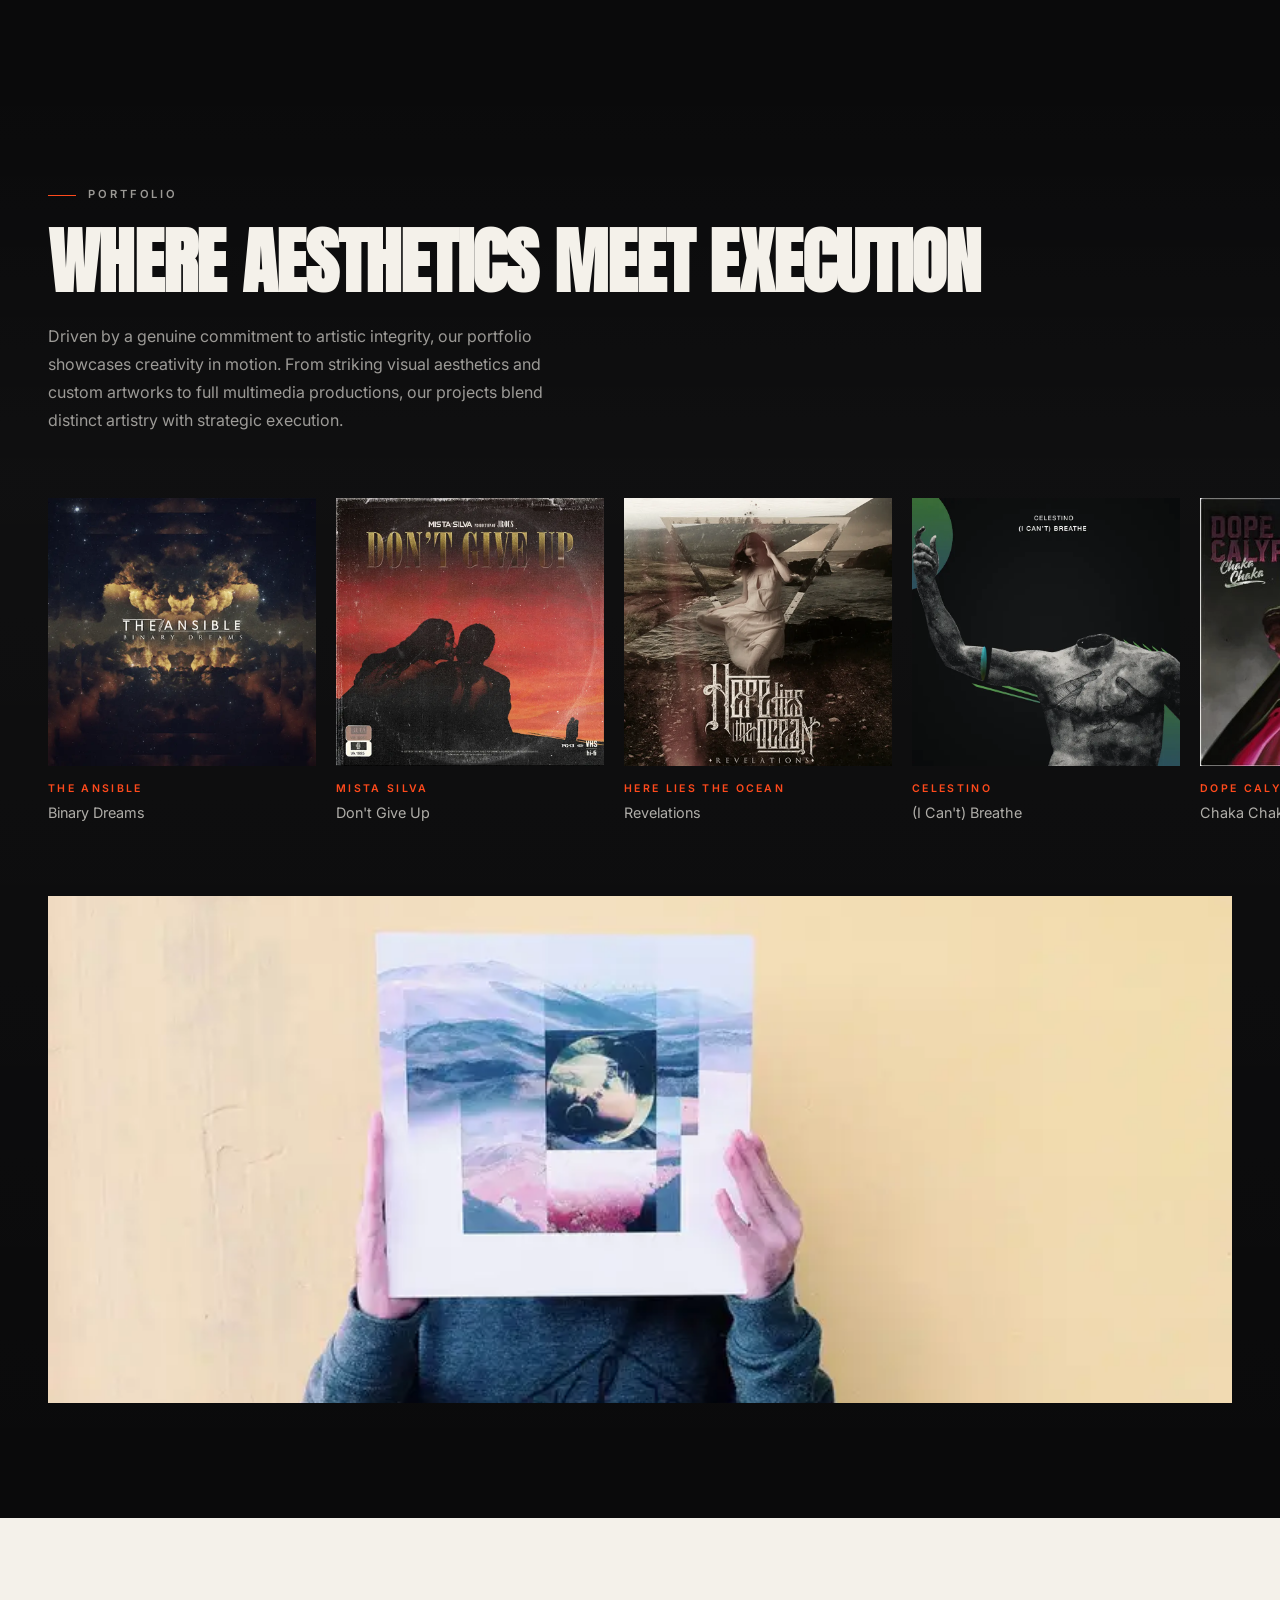
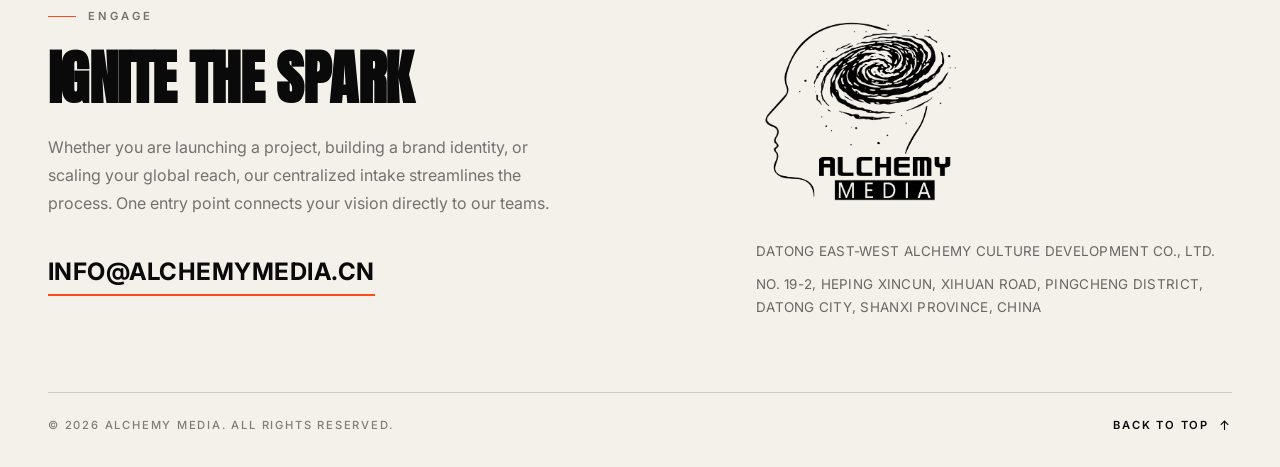
==== commit 7b3efb1c: "锚点错误" ====
--- a/index.html
+++ b/index.html
@@ -339,7 +339,7 @@
             <span>Explore Services</span>
             <svg viewBox="0 0 24 24" aria-hidden="true"><path d="M5 12h14M13 6l6 6-6 6" fill="none" stroke="currentColor" stroke-width="1.8"/></svg>
           </a>
-          <a class="btn btn--outline" href="#contact">
+          <a class="btn btn--outline" href="#engage">
             <span>Get in Touch</span>
           </a>
         </div>
